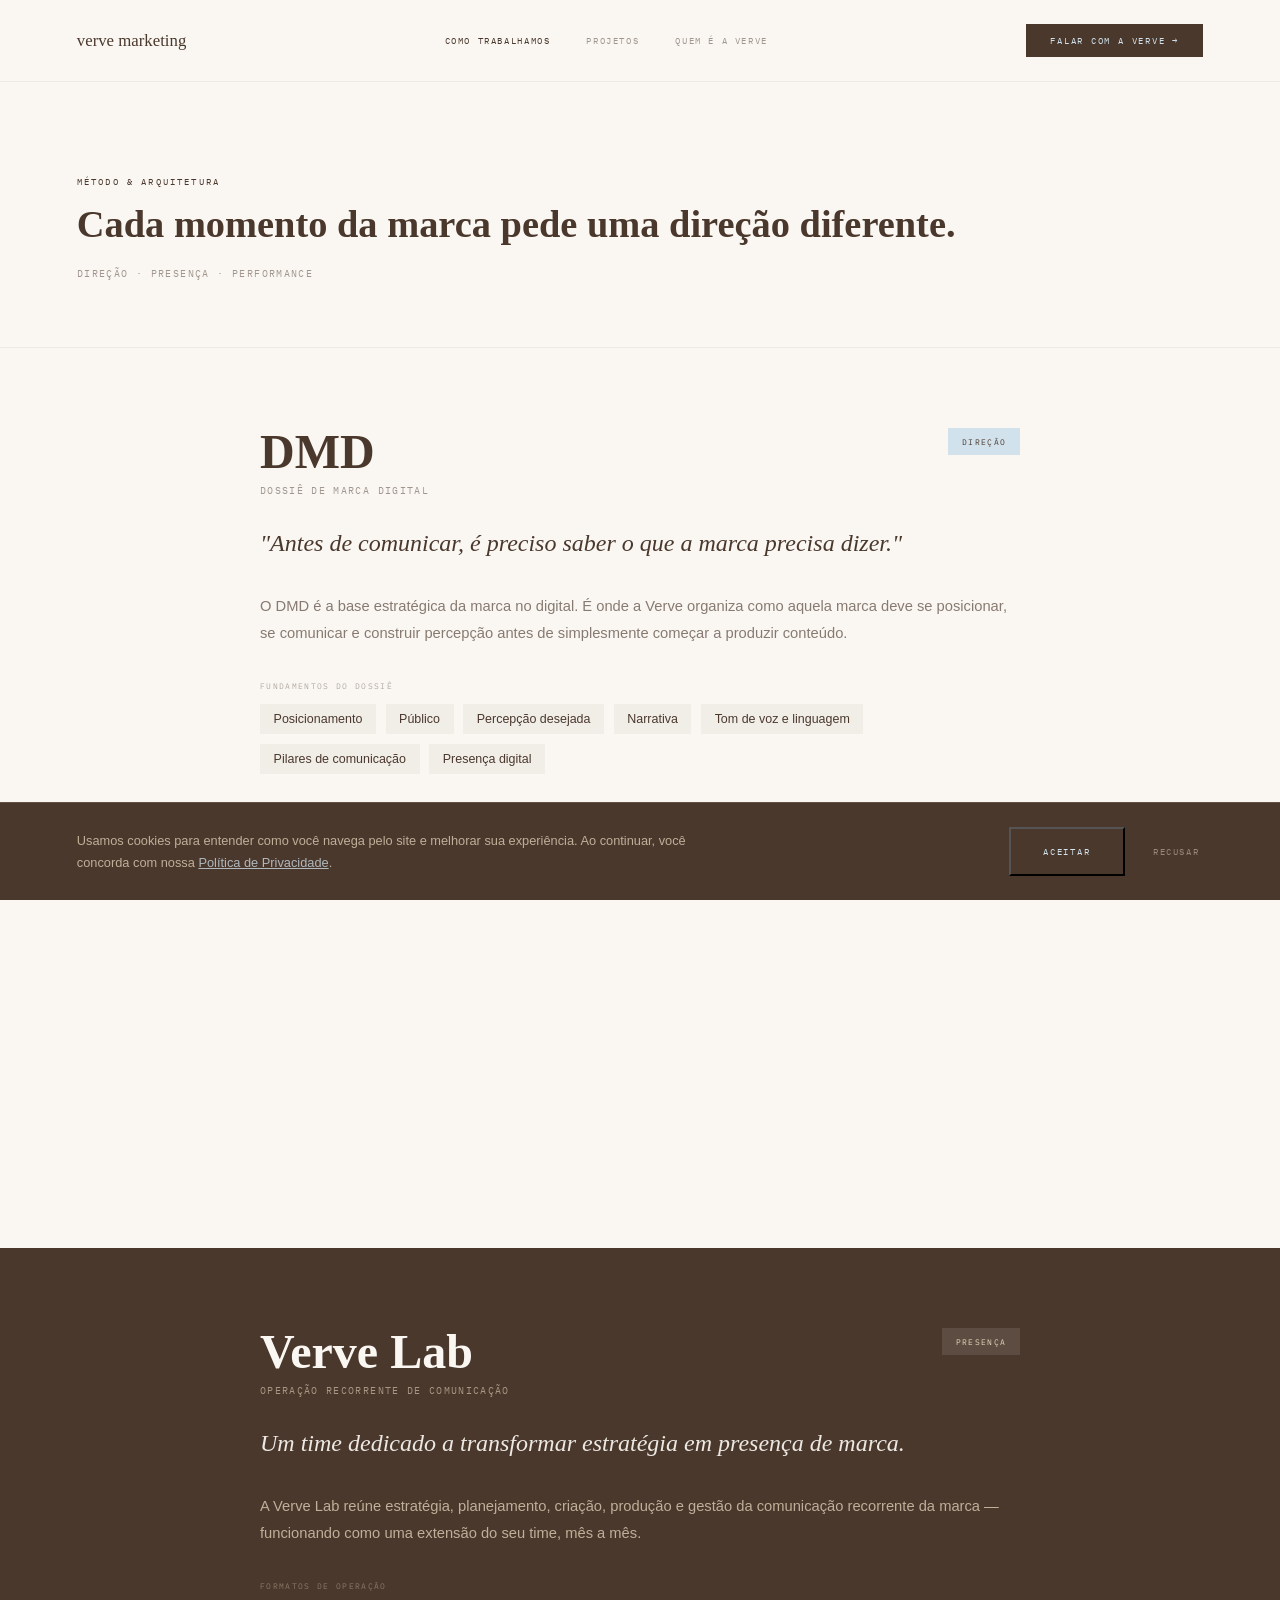
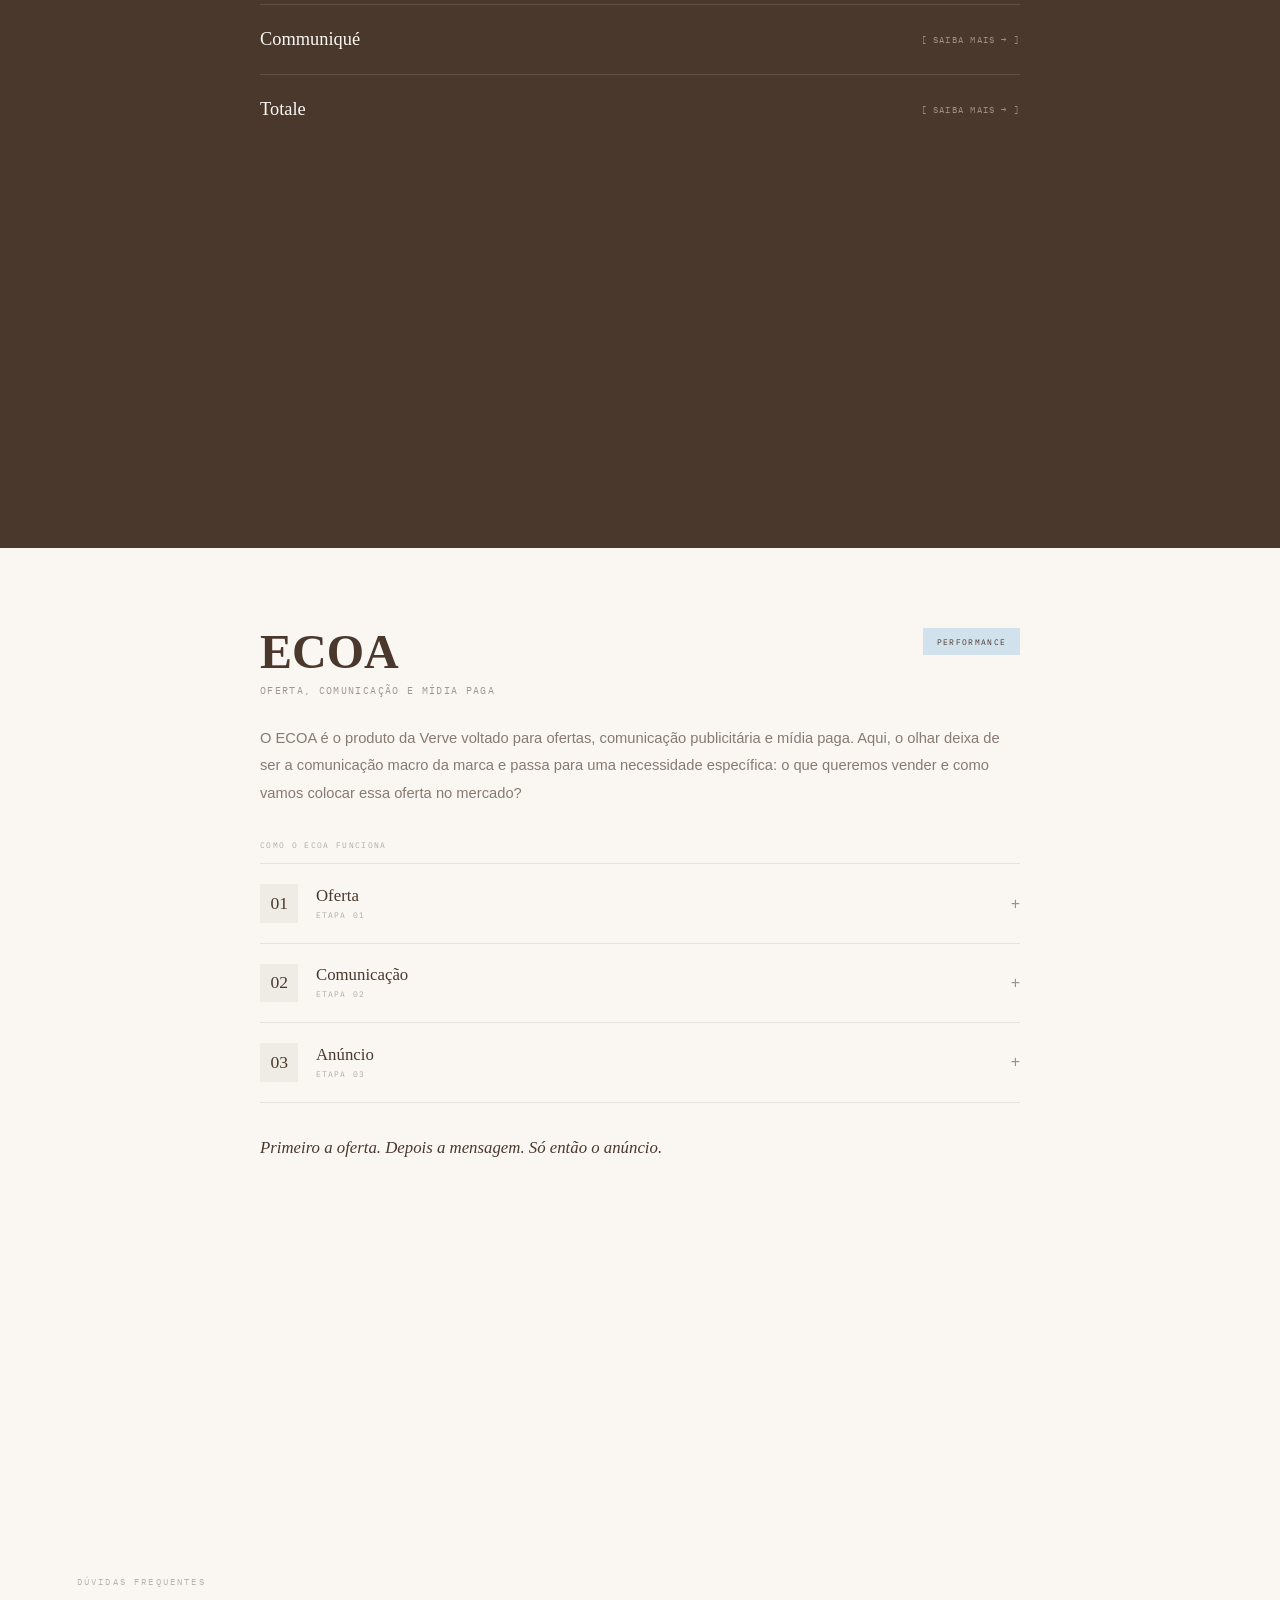
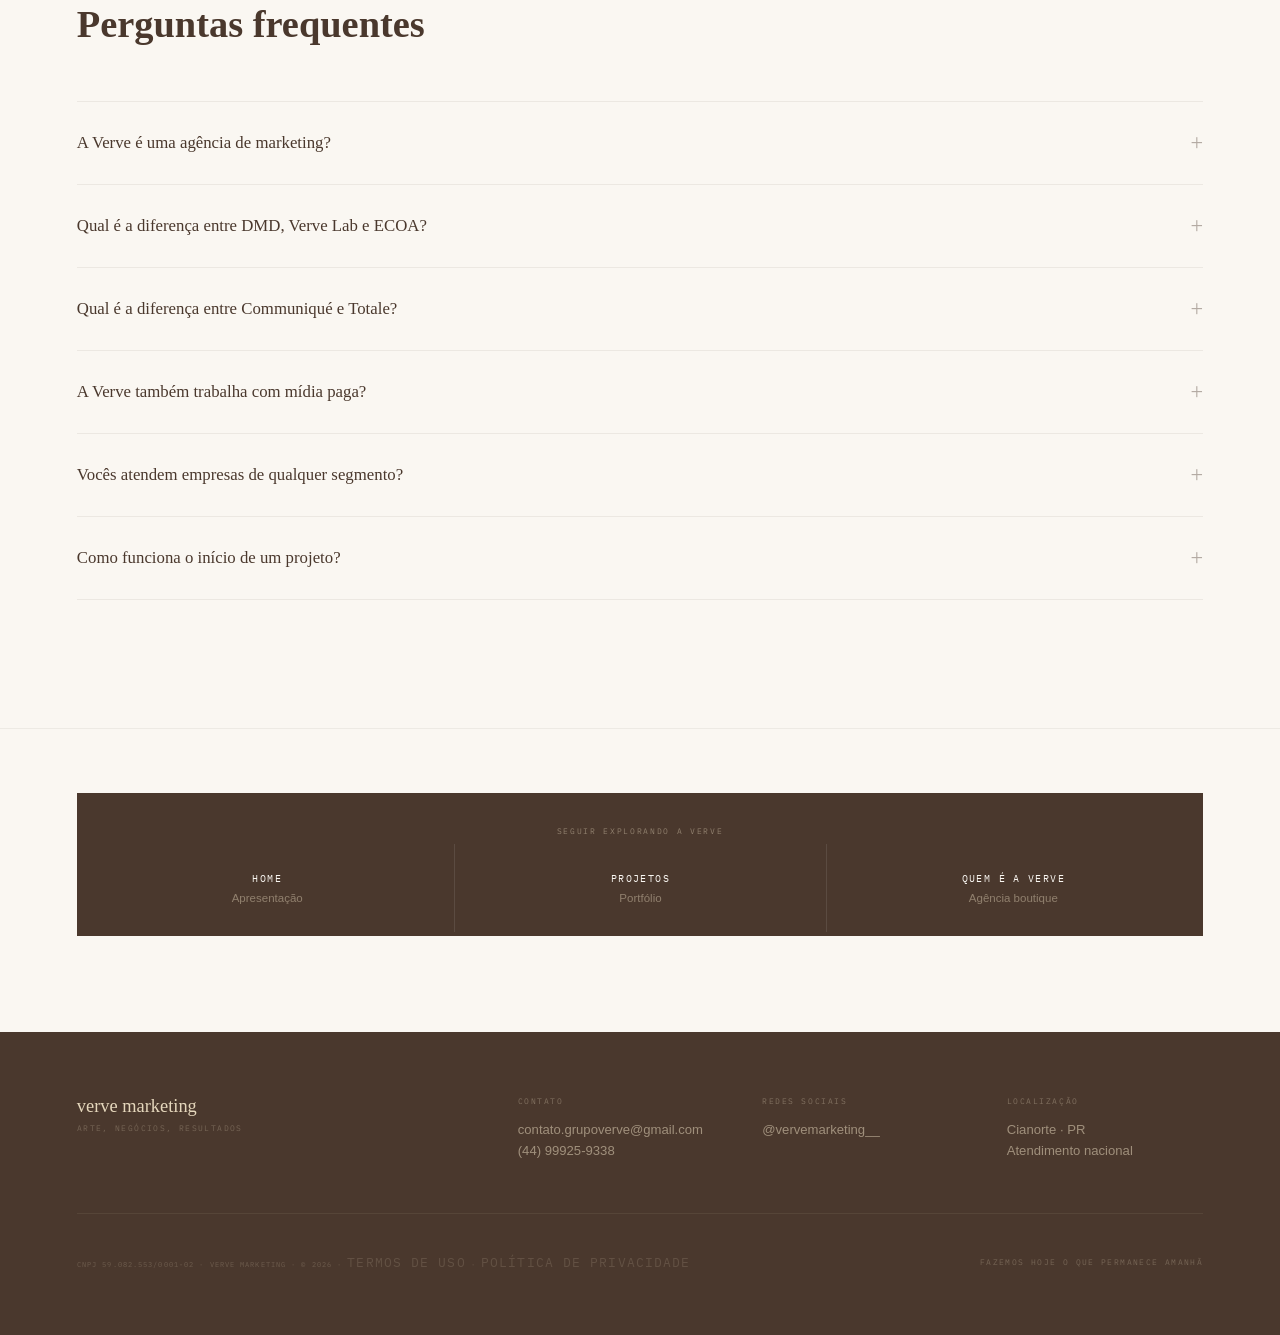
==== como-trabalhamos.html @ 77be28c8 "Reestrutura o site reproduzindo a arquitetura aprovada no Stitch Reorganiza em 4 páginas (Home, Como" ====
<!DOCTYPE html>
<html lang="pt-BR">
<head>
<!-- Google Tag Manager: carregado por consent.js somente após aceite de cookies (LGPD) -->
<meta charset="UTF-8">
<meta name="viewport" content="width=device-width, initial-scale=1.0">
<title>Como Trabalhamos — Verve Marketing</title>
<link href="https://fonts.googleapis.com/css2?family=IBM+Plex+Mono:wght@300;400;500&display=swap" rel="stylesheet">
<link href="https://api.fontshare.com/v2/css?f[]=satoshi@300,400,500,700&display=swap" rel="stylesheet">
<link href="style.css" rel="stylesheet">
</head>
<body>
<!-- Google Tag Manager (noscript) -->
<noscript><iframe src="https://www.googletagmanager.com/ns.html?id=GTM-P6P5BT8S"
height="0" width="0" style="display:none;visibility:hidden"></iframe></noscript>
<!-- End Google Tag Manager (noscript) -->

<!-- NAV -->
<nav>
  <a href="index.html" class="nav-marca">verve marketing</a>
  <div class="nav-links ibm">
    <a href="como-trabalhamos.html" class="nav-link ativo">Como trabalhamos</a>
    <a href="projetos.html" class="nav-link">Projetos</a>
    <a href="quem-e-a-verve.html" class="nav-link">Quem é a Verve</a>
  </div>
  <a href="https://wa.me/5544999259338" class="nav-cta ibm" target="_blank">Falar com a Verve →</a>
</nav>

<!-- HERO DA PÁGINA -->
<section class="page-hero">
  <p class="sec-eyebrow ibm reveal">Método &amp; arquitetura</p>
  <h1 class="sec-titulo qa split-reveal">Cada momento da marca pede uma direção diferente.</h1>
  <p class="page-hero-sub ibm reveal" style="opacity:0.5;letter-spacing:0.14em;text-transform:uppercase;font-size:0.62rem">Direção · Presença · Performance</p>
</section>

<!-- DMD -->
<section class="modulo" id="dmd">
  <div class="modulo-card reveal">
    <div class="modulo-top">
      <div>
        <h2 class="modulo-nome qa">DMD</h2>
        <span class="modulo-subtitulo ibm">Dossiê de Marca Digital</span>
      </div>
      <span class="modulo-badge ibm">Direção</span>
    </div>
    <p class="modulo-quote qa">"Antes de comunicar, é preciso saber o que a marca precisa dizer."</p>
    <p class="modulo-texto">O DMD é a base estratégica da marca no digital. É onde a Verve organiza como aquela marca deve se posicionar, se comunicar e construir percepção antes de simplesmente começar a produzir conteúdo.</p>
    <span class="modulo-label ibm">Fundamentos do dossiê</span>
    <div class="modulo-tags reveal-stagger">
      <span class="modulo-tag">Posicionamento</span>
      <span class="modulo-tag">Público</span>
      <span class="modulo-tag">Percepção desejada</span>
      <span class="modulo-tag">Narrativa</span>
      <span class="modulo-tag">Tom de voz e linguagem</span>
      <span class="modulo-tag">Pilares de comunicação</span>
      <span class="modulo-tag">Presença digital</span>
    </div>
  </div>
</section>

<!-- VERVE LAB -->
<section class="modulo escuro" id="lab">
  <div class="modulo-card reveal">
    <div class="modulo-top">
      <div>
        <h2 class="modulo-nome qa">Verve Lab</h2>
        <span class="modulo-subtitulo ibm">Operação recorrente de comunicação</span>
      </div>
      <span class="modulo-badge ibm">Presença</span>
    </div>
    <p class="modulo-quote qa">Um time dedicado a transformar estratégia em presença de marca.</p>
    <p class="modulo-texto">A Verve Lab reúne estratégia, planejamento, criação, produção e gestão da comunicação recorrente da marca — funcionando como uma extensão do seu time, mês a mês.</p>

    <span class="modulo-label ibm">Formatos de operação</span>
    <div class="disclosure-item" id="item-communique">
      <div class="disclosure-top">
        <span class="disclosure-nome qa">Communiqué</span>
        <button class="disclosure-trigger ibm" onclick="toggleDisclosure(this)">[ Saiba mais → ]</button>
      </div>
      <div class="disclosure-body">
        <p class="disclosure-texto">Para marcas que precisam de estratégia e produção profissional de conteúdo, mas possuem estrutura interna para manter a operação das redes. A Verve pensa, planeja e produz; o cliente recebe os materiais organizados e assume a publicação e a rotina cotidiana da rede.</p>
        <ul class="disclosure-lista">
          <li>Planejamento estratégico mensal</li>
          <li>Definição de pautas e roteiros</li>
          <li>Copywriting</li>
          <li>Captação e edição de vídeos</li>
          <li>Peças estáticas e carrosséis</li>
          <li>Calendário editorial</li>
        </ul>
        <p class="disclosure-fechamento">A Verve produz a comunicação. A marca mantém a operação da rede.</p>
      </div>
    </div>
    <div class="disclosure-item" id="item-totale">
      <div class="disclosure-top">
        <span class="disclosure-nome qa">Totale</span>
        <button class="disclosure-trigger ibm" onclick="toggleDisclosure(this)">[ Saiba mais → ]</button>
      </div>
      <div class="disclosure-body">
        <p class="disclosure-texto">Uma operação mais completa da Verve Lab. Além da estratégia e produção de conteúdo, a Verve assume uma parcela maior da presença digital da marca, incluindo organização, publicação, gestão e distribuição.</p>
        <ul class="disclosure-lista">
          <li>Tudo o que faz parte do Communiqué</li>
          <li>Gestão da rotina editorial</li>
          <li>Programação e publicação</li>
          <li>Organização do perfil</li>
          <li>Distribuição estratégica</li>
        </ul>
        <p class="disclosure-fechamento">A Verve planeja, produz, publica e distribui.</p>
      </div>
    </div>
  </div>
</section>

<!-- ECOA -->
<section class="modulo" id="ecoa">
  <div class="modulo-card reveal">
    <div class="modulo-top">
      <div>
        <h2 class="modulo-nome qa">ECOA</h2>
        <span class="modulo-subtitulo ibm">Oferta, comunicação e mídia paga</span>
      </div>
      <span class="modulo-badge ibm">Performance</span>
    </div>
    <p class="modulo-texto">O ECOA é o produto da Verve voltado para ofertas, comunicação publicitária e mídia paga. Aqui, o olhar deixa de ser a comunicação macro da marca e passa para uma necessidade específica: o que queremos vender e como vamos colocar essa oferta no mercado?</p>

    <span class="modulo-label ibm">Como o ECOA funciona</span>
    <div class="etapas">
      <div class="etapa-item">
        <button class="etapa-trigger" onclick="toggleEtapa(this)">
          <span class="etapa-letra qa">01</span>
          <span><span class="etapa-nome qa">Oferta</span><span class="etapa-num ibm">Etapa 01</span></span>
          <em class="etapa-icon">+</em>
        </button>
        <div class="etapa-body"><p class="etapa-texto">Organizar o que será anunciado: produto ou serviço, público, benefícios, diferenciais e condições comerciais.</p></div>
      </div>
      <div class="etapa-item">
        <button class="etapa-trigger" onclick="toggleEtapa(this)">
          <span class="etapa-letra qa">02</span>
          <span><span class="etapa-nome qa">Comunicação</span><span class="etapa-num ibm">Etapa 02</span></span>
          <em class="etapa-icon">+</em>
        </button>
        <div class="etapa-body"><p class="etapa-texto">Transformar a oferta em mensagem: conceito de campanha, ganchos, copies e criativos para mídia.</p></div>
      </div>
      <div class="etapa-item">
        <button class="etapa-trigger" onclick="toggleEtapa(this)">
          <span class="etapa-letra qa">03</span>
          <span><span class="etapa-nome qa">Anúncio</span><span class="etapa-num ibm">Etapa 03</span></span>
          <em class="etapa-icon">+</em>
        </button>
        <div class="etapa-body"><p class="etapa-texto">Colocar a estratégia de mídia paga em execução: canais, públicos, testes, otimizações e acompanhamento.</p></div>
      </div>
    </div>
    <p class="modulo-quote qa" style="margin-top:2rem;font-size:1.05rem">Primeiro a oferta. Depois a mensagem. Só então o anúncio.</p>
  </div>
</section>

<!-- FAQ -->
<section class="faq" id="faq">
  <p class="sec-eyebrow ibm">Dúvidas frequentes</p>
  <h2 class="sec-titulo qa">Perguntas frequentes</h2>
  <div class="faq-lista reveal-stagger">
    <div class="faq-item">
      <button class="faq-btn qa" onclick="toggleFaq(this)">A Verve é uma agência de marketing?<em class="faq-icon">+</em></button>
      <div class="faq-resp">Não de forma tradicional. A Verve organiza marca, presença e performance através de um ecossistema de produtos — DMD, Verve Lab e ECOA — em vez de oferecer uma lista solta de serviços.</div>
    </div>
    <div class="faq-item">
      <button class="faq-btn qa" onclick="toggleFaq(this)">Qual é a diferença entre DMD, Verve Lab e ECOA?<em class="faq-icon">+</em></button>
      <div class="faq-resp">O DMD pode ser contratado à parte — indicado para empresas e profissionais autônomos que precisam de norte, clareza e direção. Quem contrata a Verve Lab já tem o DMD incluso. O ECOA também pode ser contratado de forma independente, sempre como um projeto de no mínimo 4 meses, com roteiros para vídeo e conteúdos estáticos prontos para mídia paga.</div>
    </div>
    <div class="faq-item">
      <button class="faq-btn qa" onclick="toggleFaq(this)">Qual é a diferença entre Communiqué e Totale?<em class="faq-icon">+</em></button>
      <div class="faq-resp">No Communiqué, a Verve pensa e produz a comunicação, e a marca assume a publicação e a rotina da rede. No Totale, a Verve planeja, produz, publica e distribui — uma operação mais completa da presença digital.</div>
    </div>
    <div class="faq-item">
      <button class="faq-btn qa" onclick="toggleFaq(this)">A Verve também trabalha com mídia paga?<em class="faq-icon">+</em></button>
      <div class="faq-resp">Sim, através do ECOA, que tem duas partes: a estruturação da oferta junto com o cliente — entendendo produto, desejo e necessidade para virar anúncio — e a gestão da mídia paga nas plataformas.</div>
    </div>
    <div class="faq-item">
      <button class="faq-btn qa" onclick="toggleFaq(this)">Vocês atendem empresas de qualquer segmento?<em class="faq-icon">+</em></button>
      <div class="faq-resp">Atendemos empresas de diferentes segmentos que entendem comunicação como parte do negócio e buscam estratégia antes da execução. Avaliamos cada marca individualmente.</div>
    </div>
    <div class="faq-item">
      <button class="faq-btn qa" onclick="toggleFaq(this)">Como funciona o início de um projeto?<em class="faq-icon">+</em></button>
      <div class="faq-resp">O DMD, quando contratado de forma avulsa, tem duração estimada de 30 a 60 dias*. Já a Verve Lab e o ECOA funcionam em ciclos de 4 meses: no primeiro mês, a marca recebe o próprio DMD e a estruturação da operação — entender objetivos, desejos e prioridades, organizar isso em pauta e definir o que de fato conseguimos executar. A partir daí, a operação segue em ritmo contínuo. <br><br>* Prazo estimado, sujeito à disponibilidade de agenda entre a Verve e a marca, e à complexidade do projeto.</div>
    </div>
  </div>
</section>

<!-- NAV FINAL -->
<section style="padding:4rem 0 6rem">
  <div class="nav-final reveal">
    <p class="nav-final-titulo ibm">Seguir explorando a Verve</p>
    <div class="nav-final-grid">
      <a href="index.html" class="nav-final-item">
        <span class="nav-final-nome ibm">Home</span>
        <span class="nav-final-sub">Apresentação</span>
      </a>
      <a href="projetos.html" class="nav-final-item">
        <span class="nav-final-nome ibm">Projetos</span>
        <span class="nav-final-sub">Portfólio</span>
      </a>
      <a href="quem-e-a-verve.html" class="nav-final-item">
        <span class="nav-final-nome ibm">Quem é a Verve</span>
        <span class="nav-final-sub">Agência boutique</span>
      </a>
    </div>
  </div>
</section>

<!-- FOOTER -->
<footer>
  <div class="footer-top">
    <div>
      <p class="footer-marca-nome qa">verve marketing</p>
      <p class="footer-tagline ibm">Arte, negócios, resultados</p>
    </div>
    <div>
      <p class="footer-col-titulo ibm">Contato</p>
      <a href="mailto:contato.grupoverve@gmail.com" class="footer-link">contato.grupoverve@gmail.com</a>
      <a href="https://wa.me/5544999259338" class="footer-link" target="_blank">(44) 99925-9338</a>
    </div>
    <div>
      <p class="footer-col-titulo ibm">Redes sociais</p>
      <a href="https://instagram.com/vervemarketing__" class="footer-link" target="_blank">@vervemarketing__</a>
    </div>
    <div>
      <p class="footer-col-titulo ibm">Localização</p>
      <p class="footer-link" style="cursor:default">Cianorte · PR</p>
      <p class="footer-link" style="cursor:default">Atendimento nacional</p>
    </div>
  </div>
  <div class="footer-bottom">
    <p class="footer-cnpj ibm">CNPJ 59.082.553/0001-02 · Verve Marketing · © 2026 · <a href="termos.html" class="footer-link" style="display:inline;opacity:0.7">Termos de Uso</a> · <a href="privacidade.html" class="footer-link" style="display:inline;opacity:0.7">Política de Privacidade</a></p>
    <p class="footer-tagline ibm">Fazemos hoje o que permanece amanhã</p>
  </div>
</footer>

<!-- ABA INFERIOR (mobile) -->
<nav class="tab-bar">
  <div class="tab-bar-grid">
    <a href="index.html" class="tab-item ibm"><span class="tab-item-marca"></span>Início</a>
    <a href="como-trabalhamos.html" class="tab-item ativo ibm"><span class="tab-item-marca"></span>Método</a>
    <a href="projetos.html" class="tab-item ibm"><span class="tab-item-marca"></span>Projetos</a>
    <a href="quem-e-a-verve.html" class="tab-item ibm"><span class="tab-item-marca"></span>Sobre</a>
  </div>
</nav>

<!-- LGPD: banner de cookies -->
<div class="cookie-bar" id="cookieBar">
  <p class="cookie-texto">Usamos cookies para entender como você navega pelo site e melhorar sua experiência. Ao continuar, você concorda com nossa <a href="privacidade.html">Política de Privacidade</a>.</p>
  <div class="cookie-acoes">
    <button class="btn ibm" onclick="verveAceitarCookies()">Aceitar</button>
    <button class="cookie-recusar ibm" onclick="verveRecusarCookies()">Recusar</button>
  </div>
</div>

<script src="main.js"></script>
<script src="consent.js"></script>
</body>
</html>
---- style.css ----
@font-face {
  font-family: 'Qasbyne';
  src: url('Qasbyne.otf') format('opentype');
  font-weight: 400;
}

:root {
  --marrom: #4A382D;
  --vinho:  #550B18;
  --azul:   #D1E2EC;
  --bege:   #E5D7BC;
  --off:    #FAF7F2;
}

*, *::before, *::after { margin:0; padding:0; box-sizing:border-box; }
html { scroll-behavior:smooth; }
body { background:var(--off); font-family:'Satoshi',sans-serif; color:var(--marrom); overflow-x:hidden; }
.qa  { font-family:'Qasbyne','Georgia',serif; }
.ibm { font-family:'IBM Plex Mono',monospace; }

/* ── NAV ── */
nav {
  position:fixed; top:0; left:0; right:0; z-index:100;
  padding:1.5rem 6vw;
  display:flex; justify-content:space-between; align-items:center;
  background:rgba(250,247,242,0.96);
  backdrop-filter:blur(12px);
  border-bottom:1px solid rgba(74,56,45,0.07);
}
.nav-marca { font-family:'Qasbyne','Georgia',serif; font-size:1.05rem; color:var(--marrom); text-decoration:none; }
.nav-cta {
  font-family:'IBM Plex Mono',monospace; font-size:0.56rem;
  letter-spacing:0.2em; text-transform:uppercase;
  color:var(--azul); background:var(--marrom);
  padding:0.7rem 1.5rem; text-decoration:none; transition:opacity 0.2s;
}
.nav-cta:hover { opacity:0.85; }

/* ── NAV · LINKS PRINCIPAIS ── */
.nav-links { display:flex; align-items:center; gap:2.25rem; }
.nav-link {
  font-family:'IBM Plex Mono',monospace; font-size:0.56rem;
  letter-spacing:0.18em; text-transform:uppercase;
  color:var(--marrom); opacity:0.5; text-decoration:none;
  transition:opacity 0.2s;
}
.nav-link:hover, .nav-link.ativo { opacity:1; }

/* ── NAV · MENU MOBILE ── */
.nav-toggle {
  display:none; background:none; border:none; cursor:pointer;
  width:28px; height:20px; padding:0;
  flex-direction:column; justify-content:space-between;
}
.nav-toggle span { display:block; height:1.5px; width:100%; background:var(--marrom); transition:transform 0.3s ease, opacity 0.3s ease; }
.nav-toggle.aberto span:nth-child(1) { transform:translateY(9px) rotate(45deg); }
.nav-toggle.aberto span:nth-child(2) { opacity:0; }
.nav-toggle.aberto span:nth-child(3) { transform:translateY(-9px) rotate(-45deg); }

.nav-mobile {
  position:fixed; inset:0; z-index:150;
  background:var(--off);
  display:flex; flex-direction:column; justify-content:center;
  padding:0 6vw; gap:1.75rem;
  transform:translateY(-100%);
  transition:transform 0.4s ease;
}
.nav-mobile.aberto { transform:translateY(0); }
.nav-mobile-link {
  font-family:'Qasbyne','Georgia',serif; font-size:2rem;
  color:var(--marrom); text-decoration:none; opacity:0.85;
}
.nav-mobile-link:hover { opacity:1; }
.nav-mobile .btn { align-self:flex-start; margin-top:1rem; }

@media (prefers-reduced-motion: reduce) {
  .nav-mobile { transition:none; }
  .nav-toggle span { transition:none; }
}

/* ── LINK "SAIBA MAIS" ── */
.link-mais {
  display:inline-flex; align-items:center; gap:0.5rem;
  font-family:'IBM Plex Mono',monospace; font-size:0.56rem;
  letter-spacing:0.18em; text-transform:uppercase;
  color:var(--marrom); opacity:0.55; text-decoration:none;
  margin-top:1.75rem; transition:opacity 0.2s, transform 0.2s;
}
.link-mais:hover { opacity:1; transform:translateX(4px); }

/* ── MARQUEE (faixa de movimento contínuo) ── */
.marquee {
  overflow:hidden; white-space:nowrap;
  padding:1.35rem 0;
  border-bottom:1px solid rgba(74,56,45,0.07);
  background:var(--off);
}
.marquee-track {
  display:inline-flex; width:max-content;
  animation:marquee-scroll 28s linear infinite;
}
.marquee-track span {
  font-family:'IBM Plex Mono',monospace; font-size:0.66rem;
  letter-spacing:0.2em; text-transform:uppercase;
  color:var(--marrom); opacity:0.32;
  display:inline-flex; align-items:center; gap:1.75rem;
  padding:0 1.75rem;
}
.marquee-track span::after { content:'—'; opacity:0.55; }
@keyframes marquee-scroll {
  from { transform:translateX(0); }
  to { transform:translateX(-50%); }
}
.marquee:hover .marquee-track { animation-play-state:paused; }

/* ── TÍTULOS · REVEAL POR PALAVRA ── */
.split-word { display:inline-block; overflow:hidden; vertical-align:top; }
.split-word-inner {
  display:inline-block;
  transform:translateY(115%);
  transition:transform 0.85s cubic-bezier(0.19,1,0.22,1);
}
.split-reveal.in-view .split-word-inner { transform:translateY(0); }

/* ── MICROINTERAÇÕES · BOTÕES ── */
.btn, .btn-light {
  transition:opacity 0.25s ease, transform 0.25s ease, box-shadow 0.25s ease;
}
.btn:hover { transform:translateY(-2px); box-shadow:0 12px 28px rgba(74,56,45,0.22); }
.btn-light:hover { transform:translateY(-2px); box-shadow:0 12px 28px rgba(74,56,45,0.16); }

/* ── PARALLAX SUTIL ── */
.parallax { will-change:transform; }

@media (prefers-reduced-motion: reduce) {
  .marquee-track { animation:none; }
  .split-word-inner { transform:none; transition:none; }
  .btn:hover, .btn-light:hover { transform:none; box-shadow:none; }
  .parallax { transform:none !important; }
}
@media (max-width:600px) {
  .marquee-track span { font-size:0.58rem; padding:0 1.1rem; }
}

/* ── PAGE HERO (páginas internas) ── */
.page-hero { padding:11rem 6vw 4rem; border-bottom:1px solid rgba(74,56,45,0.07); }
.page-hero .sec-titulo { margin-bottom:1.25rem; }
.page-hero-sub { font-size:1rem; line-height:1.8; color:var(--marrom); opacity:0.55; max-width:520px; }

/* ── HERO ── */
.hero {
  min-height:100vh;
  padding:11rem 6vw 7rem;
  display:flex; flex-direction:column; justify-content:center;
  border-bottom:1px solid rgba(74,56,45,0.07);
}
.hero-headline {
  font-family:'Qasbyne','Georgia',serif;
  font-size:clamp(2.8rem,5.5vw,5.2rem);
  font-weight:400; color:var(--marrom);
  line-height:1.08; letter-spacing:-0.02em;
  max-width:820px; margin-bottom:3rem;
}
.hero-bottom {
  display:grid; grid-template-columns:1fr 1fr;
  gap:4rem; align-items:end;
  padding-top:3rem;
  border-top:1px solid rgba(74,56,45,0.08);
}
.hero-tagline {
  font-family:'IBM Plex Mono',monospace; font-size:0.62rem;
  letter-spacing:0.22em; text-transform:uppercase;
  color:var(--marrom); opacity:0.35; margin-bottom:1.25rem;
}
.hero-sub {
  font-size:1rem; line-height:1.8;
  color:var(--marrom); opacity:0.55; max-width:460px;
}
.hero-tagline-grande {
  font-family:'Qasbyne','Georgia',serif; font-style:italic;
  font-size:clamp(1.3rem,2.8vw,1.9rem); color:var(--marrom);
  opacity:0.8; margin-bottom:0.85rem; line-height:1.3;
}
.hero-actions { display:flex; flex-direction:column; align-items:flex-end; gap:0.75rem; }
.btn {
  display:inline-flex; align-items:center; gap:0.75rem;
  font-family:'IBM Plex Mono',monospace; font-size:0.58rem;
  letter-spacing:0.2em; text-transform:uppercase;
  color:var(--azul); background:var(--marrom);
  padding:1rem 2rem; text-decoration:none; transition:opacity 0.25s;
  white-space:nowrap;
}
.btn:hover { opacity:0.85; }
.btn svg { transition:transform 0.25s; }
.btn:hover svg { transform:translateX(4px); }

/* ── DEFINIÇÃO VERVE ── */
.definicao {
  background:var(--marrom);
  padding:6rem 6vw;
  display:grid; grid-template-columns:1fr 2fr;
  gap:6rem; align-items:center;
  border-bottom:1px solid rgba(74,56,45,0.07);
}
.def-palavra {
  font-family:'Qasbyne','Georgia',serif;
  font-size:clamp(4rem,8vw,7rem);
  color:var(--bege); opacity:0.12; line-height:1;
}
.def-tipo {
  font-family:'IBM Plex Mono',monospace; font-size:0.56rem;
  letter-spacing:0.22em; text-transform:uppercase;
  color:var(--bege); opacity:0.4; margin-bottom:1.25rem;
}
.def-origem {
  font-family:'IBM Plex Mono',monospace; font-size:0.56rem;
  letter-spacing:0.18em; text-transform:uppercase;
  color:var(--bege); opacity:0.35; margin-bottom:1.5rem;
  font-style:normal;
}
.def-texto {
  font-family:'Qasbyne','Georgia',serif;
  font-size:clamp(1.1rem,1.8vw,1.5rem);
  color:var(--bege); line-height:1.75; opacity:0.88;
}
.def-ancora {
  font-family:'IBM Plex Mono',monospace; font-size:0.6rem;
  letter-spacing:0.22em; text-transform:uppercase;
  color:var(--bege); opacity:0.38; margin-top:2rem;
}

/* ── O QUE É A VERVE + SERVIÇOS ── */
.verve {
  padding:8rem 6vw;
  display:grid; grid-template-columns:1fr 1fr;
  gap:7rem; align-items:start;
  border-bottom:1px solid rgba(74,56,45,0.07);
}
.sec-eyebrow {
  font-family:'IBM Plex Mono',monospace; font-size:0.54rem;
  letter-spacing:0.25em; text-transform:uppercase;
  color:var(--marrom); opacity:0.35; margin-bottom:1rem;
}
.sec-titulo {
  font-family:'Qasbyne','Georgia',serif;
  font-size:clamp(1.8rem,3vw,2.8rem);
  color:var(--marrom); line-height:1.1; margin-bottom:2rem;
}
.verve-frase {
  font-size:0.95rem; line-height:1.85;
  color:var(--marrom); opacity:0.58; max-width:420px;
}
.verve-destaque {
  font-family:'Qasbyne','Georgia',serif;
  font-size:1.05rem; color:var(--marrom);
  line-height:1.7; margin-top:2rem;
  padding-left:1.25rem;
  border-left:2px solid var(--marrom);
  opacity:0.7;
}

/* Serviços grid */
.serv-eyebrow {
  font-family:'IBM Plex Mono',monospace; font-size:0.54rem;
  letter-spacing:0.25em; text-transform:uppercase;
  color:var(--marrom); opacity:0.35; margin-bottom:1.5rem;
}
.serv-grid {
  display:grid; grid-template-columns:1fr 1fr; gap:2px;
}
.serv-card {
  background:rgba(74,56,45,0.03);
  border:0.5px solid rgba(74,56,45,0.08);
  padding:1.5rem;
}
.serv-card-full { grid-column:1/-1; }
.serv-n {
  font-family:'IBM Plex Mono',monospace; font-size:0.5rem;
  color:var(--marrom); opacity:0.2; margin-bottom:0.5rem;
}
.serv-nome {
  font-family:'Qasbyne','Georgia',serif;
  font-size:1rem; color:var(--marrom); margin-bottom:0.3rem;
}
.serv-desc {
  font-size:0.78rem; line-height:1.65;
  color:var(--marrom); opacity:0.48; margin-top:0.35rem;
}
.serv-fn {
  font-family:'IBM Plex Mono',monospace; font-size:0.48rem;
  letter-spacing:0.12em; text-transform:uppercase;
  color:var(--marrom); opacity:0.35; margin-top:0.25rem;
}


/* Serviços acordeão */
.serv-acordeao { display:flex; flex-direction:column; }
.serv-acc-item { border-bottom:0.5px solid rgba(74,56,45,0.08); }
.serv-acc-item:first-child { border-top:0.5px solid rgba(74,56,45,0.08); }
.serv-acc-btn {
  width:100%; background:none; border:none;
  padding:1.25rem 0;
  display:flex; justify-content:space-between; align-items:center;
  cursor:pointer; text-align:left;
  font-family:'Qasbyne','Georgia',serif;
  font-size:1rem; color:var(--marrom); transition:opacity 0.2s;
}
.serv-acc-btn:hover { opacity:0.7; }
.serv-acc-n { font-family:'IBM Plex Mono',monospace; font-size:0.5rem; color:var(--marrom); opacity:0.25; margin-right:0.75rem; }
.serv-acc-fn { font-family:'IBM Plex Mono',monospace; font-size:0.5rem; letter-spacing:0.12em; text-transform:uppercase; color:var(--marrom); opacity:0.35; display:flex; align-items:center; gap:0.5rem; flex-shrink:0; margin-left:1rem; }
.serv-acc-icon { font-size:1rem; color:var(--marrom); opacity:0.4; transition:transform 0.3s; font-style:normal; }
.serv-acc-item.aberto .serv-acc-icon { transform:rotate(45deg); opacity:1; }
.serv-acc-resp {
  max-height:0; overflow:hidden;
  transition:max-height 0.3s ease, padding 0.3s ease;
  font-size:0.82rem; line-height:1.75;
  color:var(--marrom); opacity:0.5; padding-bottom:0;
}
.serv-acc-item.aberto .serv-acc-resp { max-height:200px; padding-bottom:1.25rem; }

/* ── PARA QUEM ── */
.paraquem {
  background:var(--azul);
  padding:8rem 6vw;
  border-bottom:1px solid rgba(74,56,45,0.07);
}
.paraquem-grid {
  display:grid; grid-template-columns:1fr 1fr; gap:5rem;
}
.col-label {
  font-family:'IBM Plex Mono',monospace; font-size:0.54rem;
  letter-spacing:0.22em; text-transform:uppercase;
  color:var(--marrom); margin-bottom:2rem;
}
.col-sim .col-label { opacity:0.65; }
.col-nao .col-label { opacity:0.38; }
.pq-item {
  display:flex; align-items:flex-start; gap:0.85rem;
  padding:1.1rem 0;
  border-bottom:0.5px solid rgba(74,56,45,0.08);
  font-size:0.9rem; line-height:1.65; color:var(--marrom);
}
.pq-item:last-child { border-bottom:none; }
.col-sim .pq-item { opacity:0.82; }
.col-nao .pq-item { opacity:0.35; }
.pq-icon { flex-shrink:0; margin-top:2px; color:var(--marrom); }

/* ── DEPOIMENTOS ── */
.depoimentos {
  padding:8rem 6vw;
  border-bottom:1px solid rgba(74,56,45,0.07);
}
.depo-header { margin-bottom:4rem; }
.depo-grid {
  display:grid; grid-template-columns:repeat(3,1fr); gap:2px;
}
.depo-card {
  border:0.5px solid rgba(74,56,45,0.08);
  padding:1.5rem; background:var(--off);
}
.depo-texto {
  font-family:'Qasbyne','Georgia',serif;
  font-size:0.88rem;
  color:var(--marrom); line-height:1.65;
  margin-bottom:1rem; opacity:0.72;
}
.depo-autor {
  font-family:'IBM Plex Mono',monospace; font-size:0.54rem;
  letter-spacing:0.15em; text-transform:uppercase;
  color:var(--marrom); opacity:0.5;
}
.depo-cargo { font-size:0.78rem; color:var(--marrom); opacity:0.35; margin-top:0.2rem; }

/* ── BRUNA ── */
.bruna {
  background:var(--marrom);
  padding:8rem 6vw;
  display:grid; grid-template-columns:1fr 1fr;
  gap:7rem; align-items:center;
  border-bottom:1px solid rgba(74,56,45,0.07);
}
.bruna-img {
  aspect-ratio:3/4; max-height:580px;
  background:rgba(250,247,242,0.05);
  overflow:hidden; position:relative;
}
.bruna-img-inner { width:100%; height:100%; display:flex; align-items:flex-end; padding:1.5rem; }
.bruna-img-label { font-family:'IBM Plex Mono',monospace; font-size:0.5rem; letter-spacing:0.18em; text-transform:uppercase; color:var(--bege); opacity:0.25; }
.bruna-eyebrow { font-family:'IBM Plex Mono',monospace; font-size:0.54rem; letter-spacing:0.22em; text-transform:uppercase; color:var(--bege); opacity:0.4; margin-bottom:1rem; }
.bruna-nome { font-family:'Qasbyne','Georgia',serif; font-size:clamp(2.2rem,4vw,3.5rem); color:var(--bege); line-height:1; margin-bottom:0.4rem; }
.bruna-cargo { font-family:'IBM Plex Mono',monospace; font-size:0.54rem; letter-spacing:0.18em; text-transform:uppercase; color:var(--bege); opacity:0.4; margin-bottom:2.5rem; }
.bruna-texto { font-size:0.92rem; line-height:1.9; color:var(--bege); opacity:0.65; }
.bruna-texto p { margin-bottom:1.25rem; }
.bruna-texto p:last-child { margin-bottom:0; }
.bruna-stats { display:flex; gap:3rem; margin-top:3rem; padding-top:2.5rem; border-top:0.5px solid rgba(228,215,188,0.1); flex-wrap:wrap; }
.stat-n { font-family:'Qasbyne','Georgia',serif; font-size:2rem; color:var(--azul); line-height:1; margin-bottom:0.3rem; }
.stat-l { font-family:'IBM Plex Mono',monospace; font-size:0.48rem; letter-spacing:0.1em; text-transform:uppercase; color:var(--bege); opacity:0.35; line-height:1.5; }

/* ── FAQ ── */
.faq { padding:8rem 6vw; border-bottom:1px solid rgba(74,56,45,0.07); }
.faq-lista { margin-top:3.5rem; }
.faq-item { border-bottom:0.5px solid rgba(74,56,45,0.08); }
.faq-item:first-child { border-top:0.5px solid rgba(74,56,45,0.08); }
.faq-btn {
  width:100%; background:none; border:none;
  padding:1.75rem 0;
  display:flex; justify-content:space-between; align-items:center;
  cursor:pointer; text-align:left;
  font-family:'Qasbyne','Georgia',serif;
  font-size:1.05rem; color:var(--marrom); transition:opacity 0.2s;
}
.faq-btn:hover { opacity:0.7; }
.faq-icon { font-size:1.4rem; color:var(--marrom); opacity:0.4; transition:transform 0.3s; flex-shrink:0; margin-left:1.5rem; font-style:normal; }
.faq-item.aberto .faq-icon { transform:rotate(45deg); opacity:1; }
.faq-resp {
  max-height:0; overflow:hidden;
  transition:max-height 0.35s ease, padding 0.35s ease;
  font-size:0.88rem; line-height:1.82;
  color:var(--marrom); opacity:0.55; padding-bottom:0;
}
.faq-item.aberto .faq-resp { max-height:300px; padding-bottom:2rem; }

/* ── CTA ── */
.cta {
  background:var(--marrom);
  padding:9rem 6vw;
  text-align:center;
}
.cta-eyebrow { font-family:'IBM Plex Mono',monospace; font-size:0.54rem; letter-spacing:0.28em; text-transform:uppercase; color:var(--azul); opacity:0.5; margin-bottom:1.5rem; }
.cta-titulo { font-family:'Qasbyne','Georgia',serif; font-size:clamp(2rem,4.5vw,4rem); color:var(--bege); line-height:1.05; max-width:640px; margin:0 auto 1.5rem; }
.cta-sub { font-size:0.92rem; color:var(--bege); opacity:0.42; max-width:420px; margin:0 auto 3.5rem; line-height:1.8; }
.btn-light {
  display:inline-flex; align-items:center; gap:0.75rem;
  font-family:'IBM Plex Mono',monospace; font-size:0.58rem;
  letter-spacing:0.2em; text-transform:uppercase;
  color:var(--marrom); background:var(--azul);
  padding:1.1rem 2.5rem; text-decoration:none; transition:opacity 0.25s;
}
.btn-light:hover { opacity:0.85; }

/* ── FOOTER ── */
footer { background:var(--marrom); padding:4rem 6vw; }
.footer-top {
  display:grid; grid-template-columns:2fr 1fr 1fr 1fr;
  gap:3rem; padding-bottom:3rem;
  border-bottom:0.5px solid rgba(228,215,188,0.08);
}
.footer-marca-nome { font-family:'Qasbyne','Georgia',serif; font-size:1.15rem; color:var(--bege); margin-bottom:0.4rem; }
.footer-tagline { font-family:'IBM Plex Mono',monospace; font-size:0.48rem; letter-spacing:0.18em; text-transform:uppercase; color:var(--bege); opacity:0.28; }
.footer-col-titulo { font-family:'IBM Plex Mono',monospace; font-size:0.48rem; letter-spacing:0.2em; text-transform:uppercase; color:var(--bege); opacity:0.35; margin-bottom:1rem; }
.footer-link { display:block; font-size:0.82rem; color:var(--bege); opacity:0.55; text-decoration:none; margin-bottom:0.4rem; transition:opacity 0.2s; }
.footer-link:hover { opacity:1; }
.footer-bottom { display:flex; justify-content:space-between; align-items:center; padding-top:2.5rem; flex-wrap:wrap; gap:1rem; }
.footer-cnpj { font-family:'IBM Plex Mono',monospace; font-size:0.46rem; letter-spacing:0.15em; text-transform:uppercase; color:var(--bege); opacity:0.22; }

/* ── ECOSSISTEMA (visão dos 3 produtos — teaser da home) ── */
.eco-lista { display:flex; flex-direction:column; }
.eco-row {
  display:flex; flex-direction:column; gap:0.5rem;
  padding:1.75rem 0; border-bottom:0.5px solid rgba(74,56,45,0.08);
  text-decoration:none; color:var(--marrom);
  transition:opacity 0.25s ease, transform 0.25s ease;
}
.eco-row:first-child { border-top:0.5px solid rgba(74,56,45,0.08); }
.eco-row:hover { opacity:0.65; transform:translateX(6px); }
.eco-row-top { display:flex; justify-content:space-between; align-items:baseline; width:100%; }
.eco-row-esq { display:flex; align-items:baseline; gap:1rem; }
.eco-row-n { font-family:'IBM Plex Mono',monospace; font-size:0.5rem; color:var(--marrom); opacity:0.3; }
.eco-row-nome { font-family:'Qasbyne','Georgia',serif; font-size:1.4rem; color:var(--marrom); }
.eco-row-conceito { font-family:'IBM Plex Mono',monospace; font-size:0.56rem; letter-spacing:0.18em; text-transform:uppercase; color:var(--marrom); opacity:0.4; }
.eco-row-desc { font-size:0.82rem; line-height:1.6; color:var(--marrom); opacity:0.5; max-width:420px; }

/* ── PRODUTO (layout compartilhado: DMD / Verve Lab / ECOA) ── */
.produto {
  padding:8rem 6vw; display:grid; grid-template-columns:1fr 1fr;
  gap:6rem; align-items:start; align-content:center;
  border-bottom:1px solid rgba(74,56,45,0.07);
  background:var(--off);
}
.produto.bg-azul { background:var(--azul); }

/* Cards empilhados: cada produto fica fixo na tela e o próximo sobe por cima,
   cobrindo o anterior, conforme o usuário rola. Só em telas largas — no
   mobile o conteúdo em coluna única costuma passar de 100vh, e o efeito
   cortaria conteúdo. */
@media (min-width:901px) {
  #dmd, #lab, #ecoa {
    position:sticky; top:0;
    min-height:100vh;
    border-bottom:none;
  }
  #dmd { z-index:1; }
  #lab { z-index:2; }
  #ecoa { z-index:3; }
}
.produto-subtitulo {
  font-family:'IBM Plex Mono',monospace; font-size:0.62rem;
  letter-spacing:0.16em; text-transform:uppercase;
  color:var(--marrom); opacity:0.45; margin-bottom:1.75rem;
}
.produto-texto { font-size:0.95rem; line-height:1.85; color:var(--marrom); opacity:0.62; max-width:460px; margin-bottom:1.25rem; }
.produto-fechamento {
  font-family:'Qasbyne','Georgia',serif; font-size:1.05rem;
  color:var(--marrom); line-height:1.7; margin-top:2rem;
  padding-left:1.25rem; border-left:2px solid var(--marrom); opacity:0.72;
}
.produto-num { font-family:'Qasbyne','Georgia',serif; font-size:clamp(3.5rem,7vw,6rem); color:var(--marrom); opacity:0.08; line-height:1; margin-bottom:1.5rem; }
.produto-tags { display:flex; flex-wrap:wrap; }
.produto-tags span { font-family:'IBM Plex Mono',monospace; font-size:0.62rem; color:var(--marrom); opacity:0.42; }
.produto-tags span:not(:last-child)::after { content:'·'; margin:0 0.6rem; opacity:0.5; }
.produto-perguntas { margin-top:2.25rem; display:flex; flex-direction:column; gap:0.9rem; }
.produto-pergunta { font-family:'Qasbyne','Georgia',serif; font-size:1rem; font-style:italic; color:var(--marrom); opacity:0.6; line-height:1.5; }

/* ── PLANOS (Communiqué / Totale) ── */
.planos { grid-column:1/-1; margin-top:3rem; padding-top:4rem; border-top:0.5px solid rgba(74,56,45,0.1); }
.planos-grid { display:grid; grid-template-columns:1fr 1fr; gap:4rem; }
.plano-col + .plano-col { padding-left:4rem; border-left:0.5px solid rgba(74,56,45,0.1); }
.plano-tag { font-family:'IBM Plex Mono',monospace; font-size:0.54rem; letter-spacing:0.2em; text-transform:uppercase; color:var(--marrom); opacity:0.4; margin-bottom:0.75rem; }
.plano-nome { font-family:'Qasbyne','Georgia',serif; font-size:1.4rem; color:var(--marrom); margin-bottom:1rem; }
.plano-texto { font-size:0.88rem; line-height:1.8; color:var(--marrom); opacity:0.58; margin-bottom:1.5rem; }
.plano-fechamento { font-family:'Qasbyne','Georgia',serif; font-size:0.95rem; font-style:italic; color:var(--marrom); opacity:0.68; line-height:1.6; }

/* ── ECOA · PROCESSO ── */
.processo { margin-top:2.5rem; display:flex; flex-direction:column; }
.processo-item { display:grid; grid-template-columns:auto 1fr; gap:2rem; padding:2rem 0; border-bottom:0.5px solid rgba(74,56,45,0.08); }
.processo-item:first-child { border-top:0.5px solid rgba(74,56,45,0.08); }
.processo-n { font-family:'Qasbyne','Georgia',serif; font-size:2.5rem; color:var(--marrom); opacity:0.15; line-height:1; }
.processo-nome { font-family:'Qasbyne','Georgia',serif; font-size:1.2rem; color:var(--marrom); margin-bottom:0.6rem; }
.processo-texto { font-size:0.85rem; line-height:1.75; color:var(--marrom); opacity:0.55; max-width:520px; }

/* ── COMO SE CONECTAM ── */
.conecta { background:var(--marrom); padding:8rem 6vw; border-bottom:1px solid rgba(74,56,45,0.07); }
.conecta-header { margin-bottom:4rem; max-width:600px; }
.conecta-fluxo { display:flex; flex-direction:column; align-items:center; max-width:520px; margin:0 auto; }
.conecta-item { text-align:center; padding:1.5rem 0; }
.conecta-nome { font-family:'Qasbyne','Georgia',serif; font-size:1.8rem; color:var(--bege); margin-bottom:0.4rem; }
.conecta-conceito { font-family:'IBM Plex Mono',monospace; font-size:0.56rem; letter-spacing:0.2em; text-transform:uppercase; color:var(--azul); opacity:0.65; margin-bottom:0.9rem; }
.conecta-desc { font-size:0.85rem; line-height:1.7; color:var(--bege); opacity:0.55; max-width:400px; margin:0 auto; }
.conecta-linha { width:0.5px; height:2.25rem; background:rgba(228,215,188,0.2); }
.conecta-seta { font-family:'IBM Plex Mono',monospace; font-size:0.7rem; color:var(--azul); opacity:0.4; padding:0.4rem 0; }

/* ── MOVIMENTO / SCROLL REVEAL ── */
.reveal { opacity:0; transform:translateY(22px); transition:opacity 0.7s ease, transform 0.7s ease; }
.reveal.in-view { opacity:1; transform:translateY(0); }
.reveal-stagger > * { opacity:0; transform:translateY(18px); transition:opacity 0.6s ease, transform 0.6s ease; }
.reveal-stagger.in-view > * { opacity:1; transform:translateY(0); }

@media (prefers-reduced-motion: reduce) {
  html { scroll-behavior:auto; }
  .reveal, .reveal-stagger > * { opacity:1; transform:none; transition:none; }
  .eco-row:hover { transform:none; }
}

/* ── PÁGINAS LEGAIS (Termos de Uso / Privacidade) ── */
.legal-hero { padding:11rem 6vw 3rem; border-bottom:1px solid rgba(74,56,45,0.07); }
.legal-updated { font-family:'IBM Plex Mono',monospace; font-size:0.54rem; letter-spacing:0.18em; text-transform:uppercase; color:var(--marrom); opacity:0.35; margin-top:1rem; }
.legal-body { padding:4rem 6vw 8rem; max-width:760px; margin:0 auto; }
.legal-body h2 {
  font-family:'Qasbyne','Georgia',serif; font-size:1.35rem;
  color:var(--marrom); margin-top:3rem; margin-bottom:1rem;
}
.legal-body h2:first-child { margin-top:0; }
.legal-body p { font-size:0.92rem; line-height:1.9; color:var(--marrom); opacity:0.65; margin-bottom:1.25rem; }
.legal-body ul { margin:0 0 1.25rem 1.25rem; }
.legal-body li { font-size:0.92rem; line-height:1.85; color:var(--marrom); opacity:0.65; margin-bottom:0.5rem; }
.legal-body strong { color:var(--marrom); opacity:0.9; font-weight:500; }
.legal-back {
  display:inline-block; font-family:'IBM Plex Mono',monospace; font-size:0.56rem;
  letter-spacing:0.18em; text-transform:uppercase; color:var(--marrom); opacity:0.4;
  text-decoration:none; margin-bottom:2rem; transition:opacity 0.2s;
}
.legal-back:hover { opacity:0.75; }

/* ── LGPD · BANNER DE COOKIES ── */
.cookie-bar {
  position:fixed; left:0; right:0; bottom:-100%; z-index:200;
  background:var(--marrom);
  padding:1.5rem 6vw;
  display:flex; flex-wrap:wrap; gap:1.5rem; align-items:center; justify-content:space-between;
  transition:bottom 0.5s ease;
  border-top:1px solid rgba(228,215,188,0.15);
}
.cookie-bar.show { bottom:0; }
.cookie-texto { font-size:0.8rem; line-height:1.7; color:var(--bege); opacity:0.75; max-width:640px; }
.cookie-texto a { color:var(--azul); text-decoration:underline; }
.cookie-acoes { display:flex; gap:0.5rem 1.5rem; align-items:center; flex-shrink:0; flex-wrap:wrap; }
.cookie-recusar {
  background:none; border:none; cursor:pointer;
  font-family:'IBM Plex Mono',monospace; font-size:0.56rem;
  letter-spacing:0.18em; text-transform:uppercase;
  color:var(--bege); opacity:0.5; padding:1rem 0.25rem; transition:opacity 0.2s;
}
.cookie-recusar:hover { opacity:0.85; }

@media (prefers-reduced-motion: reduce) {
  .cookie-bar { transition:none; }
}

/* ── PROJETOS · linhas de destaque (home) ── */
.projetos-lista { display:flex; flex-direction:column; }
.projeto-row {
  display:flex; justify-content:space-between; align-items:center; gap:1.5rem;
  padding:1.75rem 0; border-bottom:0.5px solid rgba(74,56,45,0.08);
  text-decoration:none; color:var(--marrom);
  transition:opacity 0.25s ease, transform 0.25s ease;
}
.projeto-row:first-child { border-top:0.5px solid rgba(74,56,45,0.08); }
.projeto-row:hover { opacity:0.65; transform:translateX(6px); }
.projeto-row-esq { display:flex; align-items:baseline; gap:1rem; }
.projeto-row-n { font-family:'IBM Plex Mono',monospace; font-size:0.5rem; color:var(--marrom); opacity:0.3; }
.projeto-row-nome { font-family:'Qasbyne','Georgia',serif; font-size:1.4rem; color:var(--marrom); }
.projeto-row-linha { font-family:'IBM Plex Mono',monospace; font-size:0.56rem; letter-spacing:0.18em; text-transform:uppercase; color:var(--marrom); opacity:0.4; }

/* ── PROJETOS · página interna ── */
.projeto-item { display:grid; grid-template-columns:1fr 1fr; gap:5rem; padding:6rem 0; border-bottom:1px solid rgba(74,56,45,0.07); align-items:center; }
.projeto-item:first-child { padding-top:0; }
.projeto-item.inverso .projeto-img { order:2; }
.projeto-img { aspect-ratio:4/3; background:rgba(74,56,45,0.04); overflow:hidden; position:relative; }
.projeto-img-inner { width:100%; height:100%; display:flex; align-items:flex-end; padding:1.5rem; }
.projeto-img-label { font-family:'IBM Plex Mono',monospace; font-size:0.5rem; letter-spacing:0.18em; text-transform:uppercase; color:var(--marrom); opacity:0.3; }
.projeto-frente { font-family:'IBM Plex Mono',monospace; font-size:0.56rem; letter-spacing:0.18em; text-transform:uppercase; color:var(--marrom); opacity:0.45; margin-bottom:1rem; }
.projeto-nome { font-family:'Qasbyne','Georgia',serif; font-size:clamp(1.6rem,3vw,2.4rem); color:var(--marrom); margin-bottom:1.5rem; }
.projeto-label { font-family:'IBM Plex Mono',monospace; font-size:0.5rem; letter-spacing:0.15em; text-transform:uppercase; color:var(--marrom); opacity:0.35; margin-bottom:0.35rem; margin-top:1.25rem; }
.projeto-label:first-of-type { margin-top:0; }
.projeto-texto { font-size:0.9rem; line-height:1.8; color:var(--marrom); opacity:0.6; }

/* ── EQUIPE (Sobre) ── */
.equipe-extra { margin-top:5rem; padding-top:4rem; border-top:0.5px solid rgba(228,215,188,0.12); display:grid; grid-template-columns:auto 1fr; gap:2.5rem; align-items:center; }
.equipe-extra-img { width:110px; height:110px; border-radius:50%; background:rgba(250,247,242,0.06); flex-shrink:0; overflow:hidden; display:flex; align-items:center; justify-content:center; }
.equipe-extra-img-label { font-family:'IBM Plex Mono',monospace; font-size:0.42rem; letter-spacing:0.12em; text-transform:uppercase; color:var(--bege); opacity:0.3; text-align:center; padding:0 0.5rem; }
.equipe-extra-nome { font-family:'Qasbyne','Georgia',serif; font-size:1.4rem; color:var(--bege); margin-bottom:0.3rem; }
.equipe-extra-cargo { font-family:'IBM Plex Mono',monospace; font-size:0.5rem; letter-spacing:0.16em; text-transform:uppercase; color:var(--bege); opacity:0.4; margin-bottom:0.75rem; }
.equipe-extra-texto { font-size:0.85rem; line-height:1.75; color:var(--bege); opacity:0.6; max-width:480px; }

/* ── MANIFESTO · STICKY REVEAL ── */
.manifesto-scroll { position:relative; height:340vh; background:var(--marrom); }
.manifesto-sticky {
  position:sticky; top:0; height:100vh; overflow:hidden;
  display:flex; flex-direction:column; align-items:center; justify-content:center;
  text-align:center; padding:0 6vw;
}
.manifesto-verve {
  font-family:'Qasbyne','Georgia',serif; font-size:clamp(3rem,11vw,9rem);
  color:var(--bege); opacity:0.14; line-height:1; margin-bottom:2.5rem;
}
.manifesto-fases { position:relative; width:100%; max-width:820px; height:9rem; }
.manifesto-fase {
  position:absolute; inset:0; margin:auto; display:flex; align-items:center; justify-content:center;
  font-family:'Qasbyne','Georgia',serif; font-size:clamp(1.3rem,3.4vw,2.3rem);
  color:var(--bege); line-height:1.4; opacity:0; transform:translateY(24px);
  transition:opacity 0.7s ease, transform 0.7s ease;
}
.manifesto-fase.ativa { opacity:0.92; transform:translateY(0); }

@media (prefers-reduced-motion: reduce) {
  .manifesto-scroll { height:auto; }
  .manifesto-sticky { position:static; height:auto; padding:7rem 6vw; }
  .manifesto-fases { height:auto; }
  .manifesto-fase { position:static; opacity:0.85; transform:none; transition:none; margin-bottom:1.5rem; }
}

/* ── ECOSSISTEMA · LISTA INTERATIVA (hover-grow) ── */
.eco-grande { display:flex; flex-direction:column; }
.eco-grande-item {
  display:block; padding:2.25rem 0; border-bottom:0.5px solid rgba(74,56,45,0.08);
  text-decoration:none; color:var(--marrom);
  transition:opacity 0.4s ease;
}
.eco-grande-item:first-child { border-top:0.5px solid rgba(74,56,45,0.08); }
.eco-grande-top { display:flex; align-items:baseline; gap:1.5rem; flex-wrap:wrap; }
.eco-grande-n { font-family:'IBM Plex Mono',monospace; font-size:0.6rem; color:var(--marrom); opacity:0.3; }
.eco-grande-nome {
  font-family:'Qasbyne','Georgia',serif; font-size:clamp(2rem,5.5vw,3.4rem);
  color:var(--marrom); display:inline-block;
  transition:transform 0.4s cubic-bezier(0.19,1,0.22,1);
}
.eco-grande-conceito { font-family:'IBM Plex Mono',monospace; font-size:0.6rem; letter-spacing:0.18em; text-transform:uppercase; color:var(--marrom); opacity:0.4; }
.eco-grande-desc {
  font-size:0.88rem; line-height:1.6; color:var(--marrom);
  opacity:0; max-height:0; overflow:hidden;
  transition:opacity 0.3s ease, max-height 0.3s ease, margin-top 0.3s ease;
}
@media (hover:hover) {
  .eco-grande:hover .eco-grande-item { opacity:0.32; }
  .eco-grande:hover .eco-grande-item:hover { opacity:1; }
  .eco-grande-item:hover .eco-grande-nome { transform:translateX(10px); }
  .eco-grande-item:hover .eco-grande-desc { opacity:0.58; max-height:3rem; margin-top:0.6rem; }
}
@media (hover:none) {
  .eco-grande-desc { opacity:0.5; max-height:3rem; margin-top:0.6rem; }
}
@media (prefers-reduced-motion: reduce) {
  .eco-grande-item, .eco-grande-nome, .eco-grande-desc { transition:none; }
}

/* ── PROJETOS SELECIONADOS · SCROLL HORIZONTAL (desktop) ── */
.projetos-hscroll { position:relative; height:320vh; }
.projetos-hsticky {
  position:sticky; top:0; height:100vh; overflow:hidden;
  display:flex; flex-direction:column; justify-content:center;
  padding:0 6vw;
}
.projetos-hlabel { margin-bottom:3rem; max-width:640px; }
.projetos-htrack { display:flex; gap:2.5rem; will-change:transform; }
.projetos-hpanel {
  flex:0 0 min(620px,74vw); height:52vh; position:relative;
  display:flex; flex-direction:column; justify-content:flex-end;
  padding:2.25rem; text-decoration:none; color:var(--marrom);
  overflow:hidden;
}
.projetos-hnum { font-family:'IBM Plex Mono',monospace; font-size:0.68rem; color:var(--marrom); opacity:0.4; position:absolute; top:2.25rem; left:2.25rem; }
.projetos-hnome { font-family:'Qasbyne','Georgia',serif; font-size:clamp(1.7rem,3.2vw,2.5rem); color:var(--marrom); }
.projetos-hlinha { font-family:'IBM Plex Mono',monospace; font-size:0.58rem; letter-spacing:0.16em; text-transform:uppercase; color:var(--marrom); opacity:0.55; margin-top:0.6rem; }

@media (max-width:900px) {
  .projetos-hscroll { height:auto; }
  .projetos-hsticky { position:static; height:auto; padding:6rem 0 6rem 6vw; }
  .projetos-hlabel { padding-right:6vw; }
  .projetos-htrack {
    overflow-x:auto; scroll-snap-type:x proximity;
    padding-right:6vw; transform:none !important;
    -webkit-overflow-scrolling:touch;
  }
  .projetos-hpanel { flex-basis:78vw; height:44vh; scroll-snap-align:start; }
}
@media (prefers-reduced-motion: reduce) {
  .projetos-hscroll { height:auto; }
  .projetos-hsticky { position:static; height:auto; padding:6rem 0 6rem 6vw; }
  .projetos-htrack { overflow-x:auto; transform:none !important; padding-right:6vw; }
}

/* ── QUEBRA DE RITMO ── */
.quebra {
  background:var(--marrom); padding:10rem 6vw;
  display:flex; flex-direction:column; align-items:center; justify-content:center;
  text-align:center; gap:1rem;
}
.quebra-linha {
  font-family:'Qasbyne','Georgia',serif; font-size:clamp(1.8rem,4.6vw,3.6rem);
  color:var(--bege); line-height:1.25; max-width:900px;
}
.quebra-linha.forte { opacity:0.95; }
.quebra-linha.fraca { opacity:0.45; }

/* ── PARA QUEM · EDITORIAL ── */
.paraquem-editorial { padding:9rem 6vw; border-bottom:1px solid rgba(74,56,45,0.07); }
.paraquem-principal {
  font-family:'Qasbyne','Georgia',serif; font-size:clamp(1.6rem,3.6vw,2.6rem);
  color:var(--marrom); line-height:1.3; max-width:820px; margin-bottom:5rem;
}
.paraquem-pensamentos { display:flex; flex-direction:column; gap:2.5rem; margin-bottom:5rem; }
.paraquem-pensamento {
  font-family:'Qasbyne','Georgia',serif; font-size:clamp(1.3rem,2.6vw,1.9rem);
  color:var(--marrom); opacity:0.75; line-height:1.3;
}
.paraquem-pensamento:nth-child(1) { text-align:left; }
.paraquem-pensamento:nth-child(2) { text-align:center; }
.paraquem-pensamento:nth-child(3) { text-align:right; margin-left:auto; }
.paraquem-ressalva {
  font-size:0.85rem; line-height:1.8; color:var(--marrom); opacity:0.45;
  max-width:520px;
}

/* ── CAMINHOS (home — bloco escuro com os 3 acessos principais) ── */
.caminhos {
  background:var(--marrom); padding:0.25rem;
  margin:0 6vw 4rem;
}
.caminhos-grid { display:grid; grid-template-columns:1fr 1fr 1fr; }
.caminho-item {
  display:flex; flex-direction:column; justify-content:center; gap:0.6rem;
  padding:2rem 1.5rem; text-decoration:none; color:var(--off);
  border-left:1px solid rgba(250,247,242,0.1);
  transition:background 0.3s ease;
  min-height:9rem;
}
.caminho-item:first-child { border-left:none; }
.caminho-item:hover { background:rgba(250,247,242,0.05); }
.caminho-nome {
  font-family:'Qasbyne','Georgia',serif; font-size:clamp(1rem,2vw,1.3rem);
  color:var(--off); line-height:1.25;
}
.caminho-item:hover .caminho-nome { color:var(--bege); }
.caminho-sub {
  font-family:'IBM Plex Mono',monospace; font-size:0.52rem;
  letter-spacing:0.14em; text-transform:uppercase;
  color:var(--off); opacity:0.4; line-height:1.5;
}

/* ── MÓDULO (cartão editorial: DMD / Verve Lab / ECOA) ── */
.modulo { padding:5rem 6vw; border-bottom:1px solid rgba(74,56,45,0.07); }
.modulo-card { max-width:760px; margin:0 auto; }
.modulo.escuro { background:var(--marrom); }
.modulo-top { display:flex; align-items:flex-start; justify-content:space-between; gap:1.5rem; margin-bottom:1.75rem; }
.modulo-nome { font-family:'Qasbyne','Georgia',serif; font-size:clamp(2rem,4.5vw,3rem); color:var(--marrom); line-height:1; }
.modulo.escuro .modulo-nome { color:var(--off); }
.modulo-subtitulo { font-family:'IBM Plex Mono',monospace; font-size:0.6rem; letter-spacing:0.14em; text-transform:uppercase; color:var(--marrom); opacity:0.5; margin-top:0.5rem; display:block; }
.modulo.escuro .modulo-subtitulo { color:var(--bege); opacity:0.6; }
.modulo-badge {
  font-family:'IBM Plex Mono',monospace; font-size:0.52rem;
  letter-spacing:0.16em; text-transform:uppercase;
  padding:0.5rem 0.85rem; flex-shrink:0;
  background:var(--azul); color:var(--marrom);
}
.modulo.escuro .modulo-badge { background:rgba(250,247,242,0.1); color:var(--bege); }
.modulo-quote {
  font-family:'Qasbyne','Georgia',serif; font-style:italic; font-size:clamp(1.1rem,2.2vw,1.5rem);
  color:var(--marrom); line-height:1.5; margin-bottom:2rem;
}
.modulo.escuro .modulo-quote { color:var(--off); opacity:0.92; }
.modulo-texto { font-size:0.92rem; line-height:1.85; color:var(--marrom); opacity:0.65; margin-bottom:1.25rem; }
.modulo.escuro .modulo-texto { color:var(--bege); opacity:0.75; }
.modulo-label { font-family:'IBM Plex Mono',monospace; font-size:0.52rem; letter-spacing:0.16em; text-transform:uppercase; color:var(--marrom); opacity:0.4; margin:2rem 0 0.85rem; display:block; }
.modulo.escuro .modulo-label { color:var(--bege); opacity:0.4; }
.modulo-tags { display:flex; flex-wrap:wrap; gap:0.6rem; }
.modulo-tag { font-size:0.78rem; padding:0.5rem 0.85rem; background:rgba(74,56,45,0.05); color:var(--marrom); }
.modulo.escuro .modulo-tag { background:rgba(250,247,242,0.06); color:var(--bege); }

/* ── DISCLOSURE ("Saiba mais" genérico) ── */
.disclosure-item { border-top:0.5px solid rgba(74,56,45,0.12); padding:1.5rem 0; }
.modulo.escuro .disclosure-item { border-top-color:rgba(250,247,242,0.12); }
.disclosure-top { display:flex; align-items:center; justify-content:space-between; gap:1rem; }
.disclosure-nome { font-family:'Qasbyne','Georgia',serif; font-size:1.15rem; color:var(--marrom); }
.modulo.escuro .disclosure-nome { color:var(--off); }
.disclosure-trigger {
  background:none; border:none; cursor:pointer; padding:0;
  font-family:'IBM Plex Mono',monospace; font-size:0.54rem;
  letter-spacing:0.14em; text-transform:uppercase;
  color:var(--marrom); opacity:0.5; transition:opacity 0.2s;
  display:flex; align-items:center; gap:0.4rem;
}
.modulo.escuro .disclosure-trigger { color:var(--bege); opacity:0.55; }
.disclosure-trigger:hover { opacity:1; }
.disclosure-body {
  max-height:0; overflow:hidden;
  transition:max-height 0.4s ease, padding-top 0.4s ease;
}
.disclosure-item.aberto .disclosure-body { max-height:600px; padding-top:1.25rem; }
.disclosure-texto { font-size:0.88rem; line-height:1.8; color:var(--marrom); opacity:0.65; margin-bottom:1rem; }
.modulo.escuro .disclosure-texto { color:var(--bege); opacity:0.75; }
.disclosure-lista { display:flex; flex-direction:column; gap:0.5rem; margin-bottom:1.25rem; }
.disclosure-lista li { font-size:0.82rem; line-height:1.6; color:var(--marrom); opacity:0.6; list-style:none; padding-left:1rem; position:relative; }
.disclosure-lista li::before { content:'—'; position:absolute; left:0; opacity:0.5; }
.modulo.escuro .disclosure-lista li { color:var(--bege); opacity:0.7; }
.disclosure-fechamento { font-family:'Qasbyne','Georgia',serif; font-style:italic; font-size:0.9rem; color:var(--marrom); opacity:0.7; line-height:1.6; border-left:2px solid var(--marrom); padding-left:1rem; }
.modulo.escuro .disclosure-fechamento { color:var(--bege); border-left-color:var(--bege); opacity:0.75; }

/* ── PROCESSO (etapas — ECOA) ── */
.etapas { display:flex; flex-direction:column; }
.etapa-item { border-top:0.5px solid rgba(74,56,45,0.1); }
.etapa-item:last-child { border-bottom:0.5px solid rgba(74,56,45,0.1); }
.etapa-trigger {
  width:100%; background:none; border:none; cursor:pointer; text-align:left;
  display:flex; align-items:center; gap:1.1rem; padding:1.25rem 0;
}
.etapa-letra {
  width:2.4rem; height:2.4rem; flex-shrink:0;
  display:flex; align-items:center; justify-content:center;
  font-family:'Qasbyne','Georgia',serif; font-size:1.1rem;
  background:rgba(74,56,45,0.06); color:var(--marrom);
}
.etapa-nome { font-family:'Qasbyne','Georgia',serif; font-size:1.05rem; color:var(--marrom); display:block; }
.etapa-num { font-family:'IBM Plex Mono',monospace; font-size:0.5rem; letter-spacing:0.14em; text-transform:uppercase; color:var(--marrom); opacity:0.4; }
.etapa-icon { margin-left:auto; opacity:0.4; transition:transform 0.3s; font-style:normal; font-size:1rem; }
.etapa-item.aberto .etapa-icon { transform:rotate(45deg); opacity:1; }
.etapa-body { max-height:0; overflow:hidden; transition:max-height 0.3s ease; }
.etapa-item.aberto .etapa-body { max-height:200px; }
.etapa-texto { font-size:0.85rem; line-height:1.7; color:var(--marrom); opacity:0.6; padding:0 0 1.25rem 3.5rem; }

/* ── NAV FINAL (cross-navegação de 3 vias ao fim de cada página) ── */
.nav-final { background:var(--marrom); padding:0.25rem; margin:0 6vw; }
.nav-final-titulo { text-align:center; font-family:'IBM Plex Mono',monospace; font-size:0.52rem; letter-spacing:0.2em; text-transform:uppercase; color:var(--bege); opacity:0.45; padding:1.75rem 1rem 0.5rem; }
.nav-final-grid { display:grid; grid-template-columns:1fr 1fr 1fr; }
.nav-final-item {
  display:flex; flex-direction:column; align-items:center; justify-content:center; gap:0.4rem;
  padding:1.75rem 1rem; text-decoration:none; text-align:center;
  border-left:1px solid rgba(250,247,242,0.1);
  transition:background 0.3s ease;
}
.nav-final-item:first-child { border-left:none; }
.nav-final-item:hover { background:rgba(250,247,242,0.05); }
.nav-final-nome { font-family:'IBM Plex Mono',monospace; font-size:0.62rem; letter-spacing:0.14em; text-transform:uppercase; color:var(--off); }
.nav-final-sub { font-size:0.72rem; color:var(--bege); opacity:0.45; }

/* ── CASOS (Projetos — lista editorial) ── */
.filtros { display:flex; gap:0.6rem; overflow-x:auto; padding-bottom:0.25rem; margin-bottom:1rem; }
.filtro-btn {
  flex-shrink:0; cursor:pointer; border:0.5px solid rgba(74,56,45,0.2); background:none;
  font-family:'IBM Plex Mono',monospace; font-size:0.56rem; letter-spacing:0.14em; text-transform:uppercase;
  color:var(--marrom); opacity:0.55; padding:0.55rem 1rem; transition:all 0.2s;
}
.filtro-btn:hover { opacity:0.85; }
.filtro-btn.ativo { background:var(--marrom); color:var(--off); opacity:1; border-color:var(--marrom); }
.casos-lista { display:flex; flex-direction:column; }
.caso {
  padding:4rem 0; border-top:0.5px solid rgba(74,56,45,0.1);
  display:grid; grid-template-columns:1fr 1fr; gap:3.5rem; align-items:center;
}
.casos-lista .caso:last-child { border-bottom:0.5px solid rgba(74,56,45,0.1); }
.caso-topo { grid-column:1/-1; display:flex; align-items:center; justify-content:space-between; }
.caso-tag { font-family:'IBM Plex Mono',monospace; font-size:0.52rem; letter-spacing:0.14em; text-transform:uppercase; background:var(--azul); color:var(--marrom); padding:0.4rem 0.7rem; }
.caso-contador { font-family:'IBM Plex Mono',monospace; font-size:0.6rem; color:var(--marrom); opacity:0.4; letter-spacing:0.1em; }
.caso-img { aspect-ratio:4/3; background:rgba(74,56,45,0.04); overflow:hidden; position:relative; }
.caso-img-inner { width:100%; height:100%; display:flex; align-items:flex-end; padding:1.25rem; }
.caso-img-label { font-family:'IBM Plex Mono',monospace; font-size:0.48rem; letter-spacing:0.16em; text-transform:uppercase; color:var(--marrom); opacity:0.3; }
.caso-nome { font-family:'Qasbyne','Georgia',serif; font-size:clamp(1.6rem,3vw,2.3rem); color:var(--marrom); text-transform:uppercase; letter-spacing:-0.01em; margin-bottom:1rem; }
.caso-texto { font-size:0.9rem; line-height:1.8; color:var(--marrom); opacity:0.62; margin-bottom:1.5rem; }
.caso-indicadores { display:grid; grid-template-columns:1fr 1fr; gap:0.75rem; }
.caso-indicador { border:0.5px solid rgba(74,56,45,0.15); padding:1rem; }
.caso-indicador-valor { font-family:'Qasbyne','Georgia',serif; font-size:1.1rem; color:var(--marrom); opacity:0.6; display:block; margin-bottom:0.5rem; }
.caso-indicador-label { font-family:'IBM Plex Mono',monospace; font-size:0.48rem; letter-spacing:0.12em; text-transform:uppercase; color:var(--marrom); opacity:0.4; }

/* ── FUNDADORES (Quem é a Verve) ── */
.fundadores-img { aspect-ratio:4/5; max-height:520px; background:rgba(74,56,45,0.04); overflow:hidden; position:relative; margin-bottom:2rem; }
.fundadores-img-inner { width:100%; height:100%; display:flex; align-items:flex-end; padding:1.5rem; }
.fundadores-img-label { font-family:'IBM Plex Mono',monospace; font-size:0.5rem; letter-spacing:0.16em; text-transform:uppercase; color:var(--marrom); opacity:0.35; }
.fundadores-grid { display:grid; grid-template-columns:1fr 1fr; gap:1.5rem; }
.fundador { padding:1.75rem; background:rgba(74,56,45,0.03); border:0.5px solid rgba(74,56,45,0.08); }
.fundador-top { display:flex; align-items:center; justify-content:space-between; gap:0.75rem; margin-bottom:0.75rem; }
.fundador-nome { font-family:'Qasbyne','Georgia',serif; font-size:1.3rem; color:var(--marrom); }
.fundador-tag { font-family:'IBM Plex Mono',monospace; font-size:0.48rem; letter-spacing:0.12em; text-transform:uppercase; background:var(--azul); color:var(--marrom); padding:0.35rem 0.6rem; white-space:nowrap; }
.fundador-funcao { font-size:0.78rem; color:var(--marrom); opacity:0.7; font-weight:500; margin-bottom:0.6rem; }
.fundador-texto { font-size:0.82rem; line-height:1.7; color:var(--marrom); opacity:0.58; }

/* ── CALLOUTS (pequenos destaques boutique) ── */
.callouts { display:grid; grid-template-columns:1fr 1fr; gap:1.5rem; margin-top:2.5rem; }
.callout-mini-titulo { font-family:'Qasbyne','Georgia',serif; font-size:1rem; color:var(--marrom); margin-bottom:0.5rem; }
.callout-mini-texto { font-size:0.8rem; line-height:1.65; color:var(--marrom); opacity:0.55; }

/* ── FORMULÁRIO ── */
.form-campo { display:flex; flex-direction:column; gap:0.5rem; margin-bottom:1.75rem; }
.form-label { font-family:'IBM Plex Mono',monospace; font-size:0.52rem; letter-spacing:0.16em; text-transform:uppercase; color:var(--bege); opacity:0.6; }
.form-input {
  background:none; border:none; border-bottom:1px solid rgba(250,247,242,0.25);
  color:var(--off); font-family:'Satoshi',sans-serif; font-size:0.95rem;
  padding:0.6rem 0; transition:border-color 0.2s;
}
.form-input:focus { outline:none; border-bottom-color:var(--bege); }
.form-input::placeholder { color:rgba(250,247,242,0.3); }

/* ── ABA INFERIOR (mobile) ── */
.tab-bar {
  display:none;
  position:fixed; top:auto; bottom:0; left:0; right:0; z-index:100;
  background:rgba(250,247,242,0.97); backdrop-filter:blur(12px);
  border-top:1px solid rgba(74,56,45,0.08); border-bottom:none;
  padding:0 0 env(safe-area-inset-bottom,0px);
}
.tab-bar-grid { display:flex; max-width:420px; margin:0 auto; }
.tab-item {
  flex:1; display:flex; flex-direction:column; align-items:center; justify-content:center;
  gap:0.3rem; padding:0.85rem 0.25rem; text-decoration:none;
  font-family:'IBM Plex Mono',monospace; font-size:0.5rem; letter-spacing:0.1em; text-transform:uppercase;
  color:var(--marrom); opacity:0.45;
}
.tab-item-marca { width:5px; height:5px; border-radius:50%; background:var(--marrom); opacity:0.3; }
.tab-item.ativo { opacity:1; }
.tab-item.ativo .tab-item-marca { opacity:1; background:var(--marrom); }

/* ── TRANSIÇÃO ENTRE PÁGINAS ── */
body { opacity:1; transition:opacity 0.22s ease; }
body.saindo { opacity:0; }
@media (prefers-reduced-motion: reduce) {
  body { transition:none; }
}

@media(max-width:900px){
  .tab-bar { display:block; }
  body { padding-bottom:4.5rem; }
  .caminhos-grid { grid-template-columns:1fr; }
  .caminho-item { border-left:none; border-top:1px solid rgba(250,247,242,0.1); }
  .caminho-item:first-child { border-top:none; }
  .modulo-top { flex-direction:column; }
  .caso { grid-template-columns:1fr; gap:1.5rem; }
  .caso-indicadores { grid-template-columns:1fr 1fr; }
  .fundadores-grid { grid-template-columns:1fr; }
  .callouts { grid-template-columns:1fr; }
  .nav-final-grid { grid-template-columns:1fr !important; }
  .nav-final-item { border-left:none; border-top:1px solid rgba(250,247,242,0.1); }
  .nav-final-item:first-child { border-top:none; }
}

/* ── RESPONSIVO ── */
@media(max-width:900px){
  .verve,.bruna,.hero-bottom,.paraquem-grid,.depo-grid,.serv-grid,.produto,.planos-grid,.projeto-item { grid-template-columns:1fr; gap:2rem; }
  .footer-top { grid-template-columns:1fr 1fr; gap:2rem; }
  .hero-actions { align-items:flex-start; }
  .bruna-img { aspect-ratio:4/3; max-height:320px; }
  .definicao { grid-template-columns:1fr; gap:2rem; }
  .serv-card-full { grid-column:1; }
  .plano-col + .plano-col { padding-left:0; border-left:none; padding-top:2.5rem; border-top:0.5px solid rgba(74,56,45,0.1); }
  .produto-num { display:none; }
  .projeto-item.inverso .projeto-img { order:0; }
  .projeto-img { max-height:340px; }
  .nav-links { display:none; }
  nav .nav-cta { display:none; }
  .nav-toggle { display:flex; }
  .equipe-extra { grid-template-columns:1fr; text-align:left; gap:1.5rem; }
  .paraquem-pensamento:nth-child(1),
  .paraquem-pensamento:nth-child(2),
  .paraquem-pensamento:nth-child(3) { text-align:left; margin-left:0; }
}
@media(max-width:600px){
  .footer-top { grid-template-columns:1fr; }
  .cookie-bar { flex-direction:column; align-items:flex-start; }
}
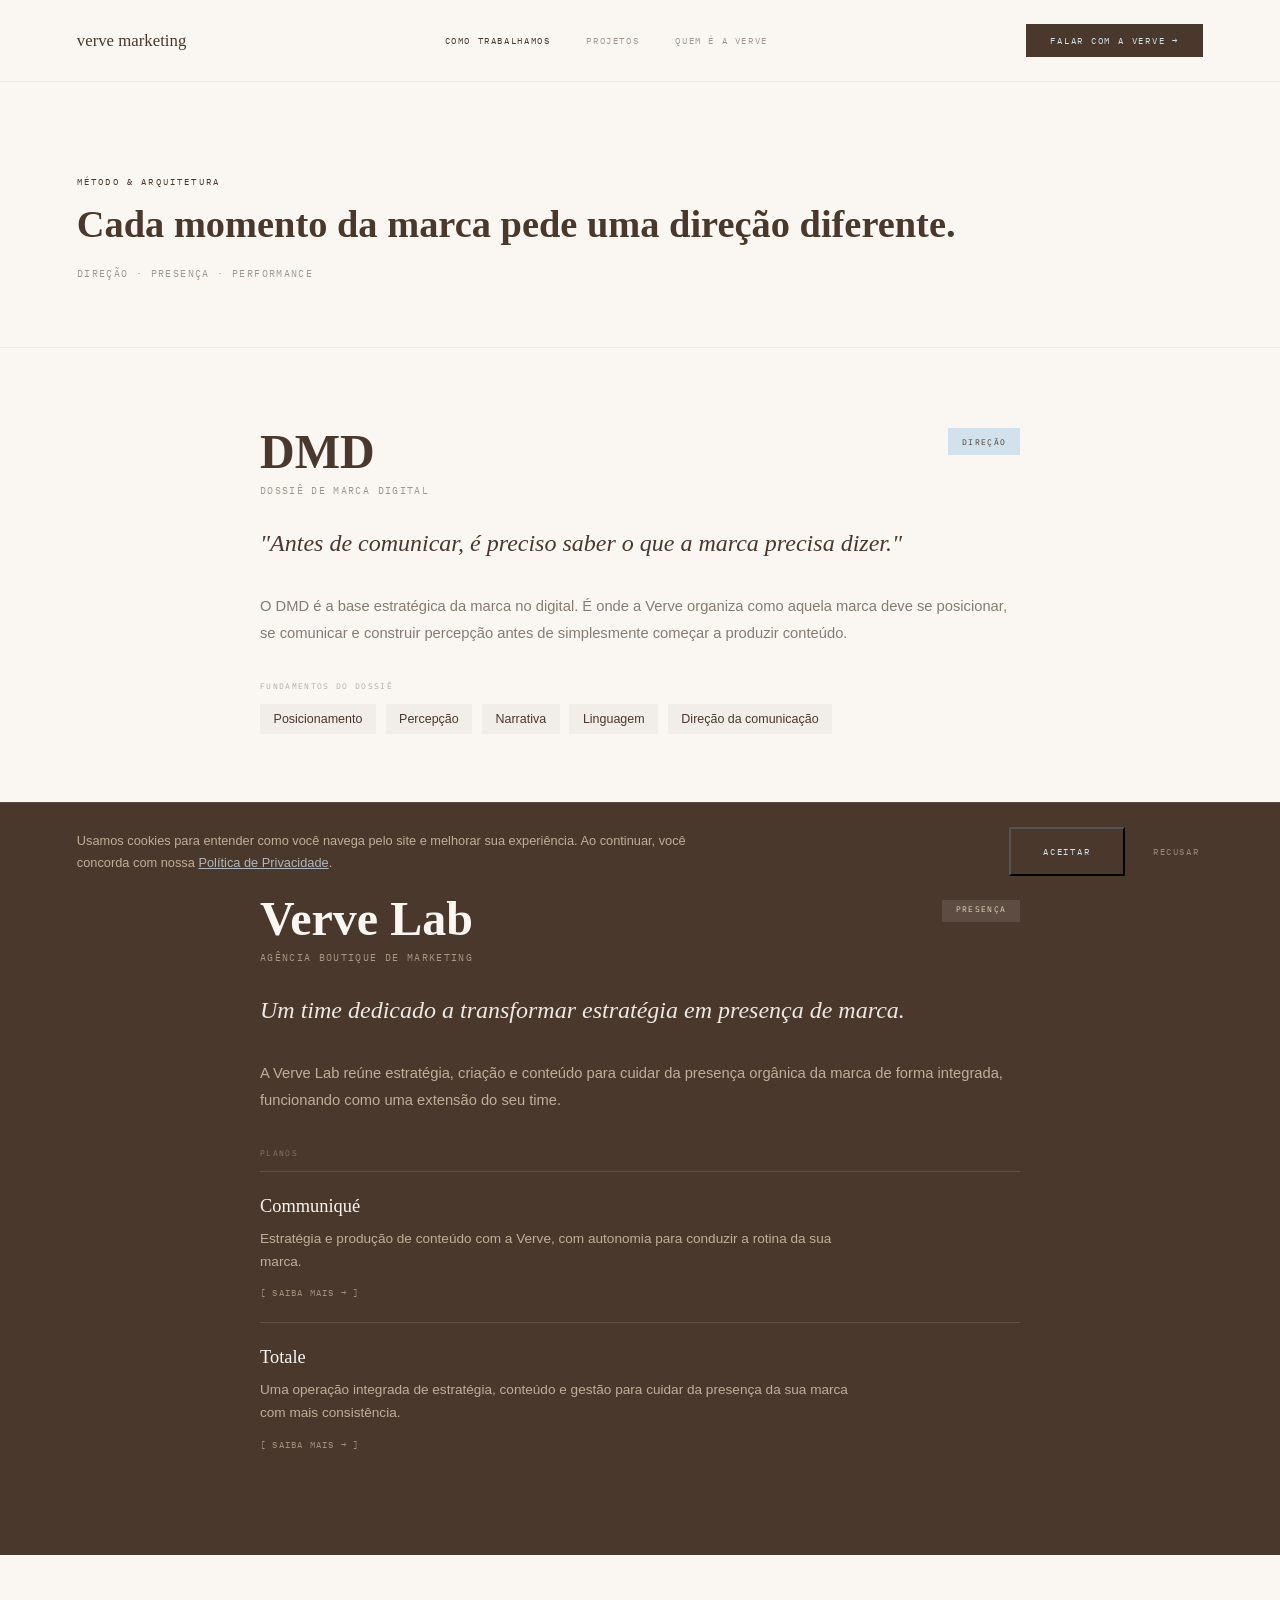
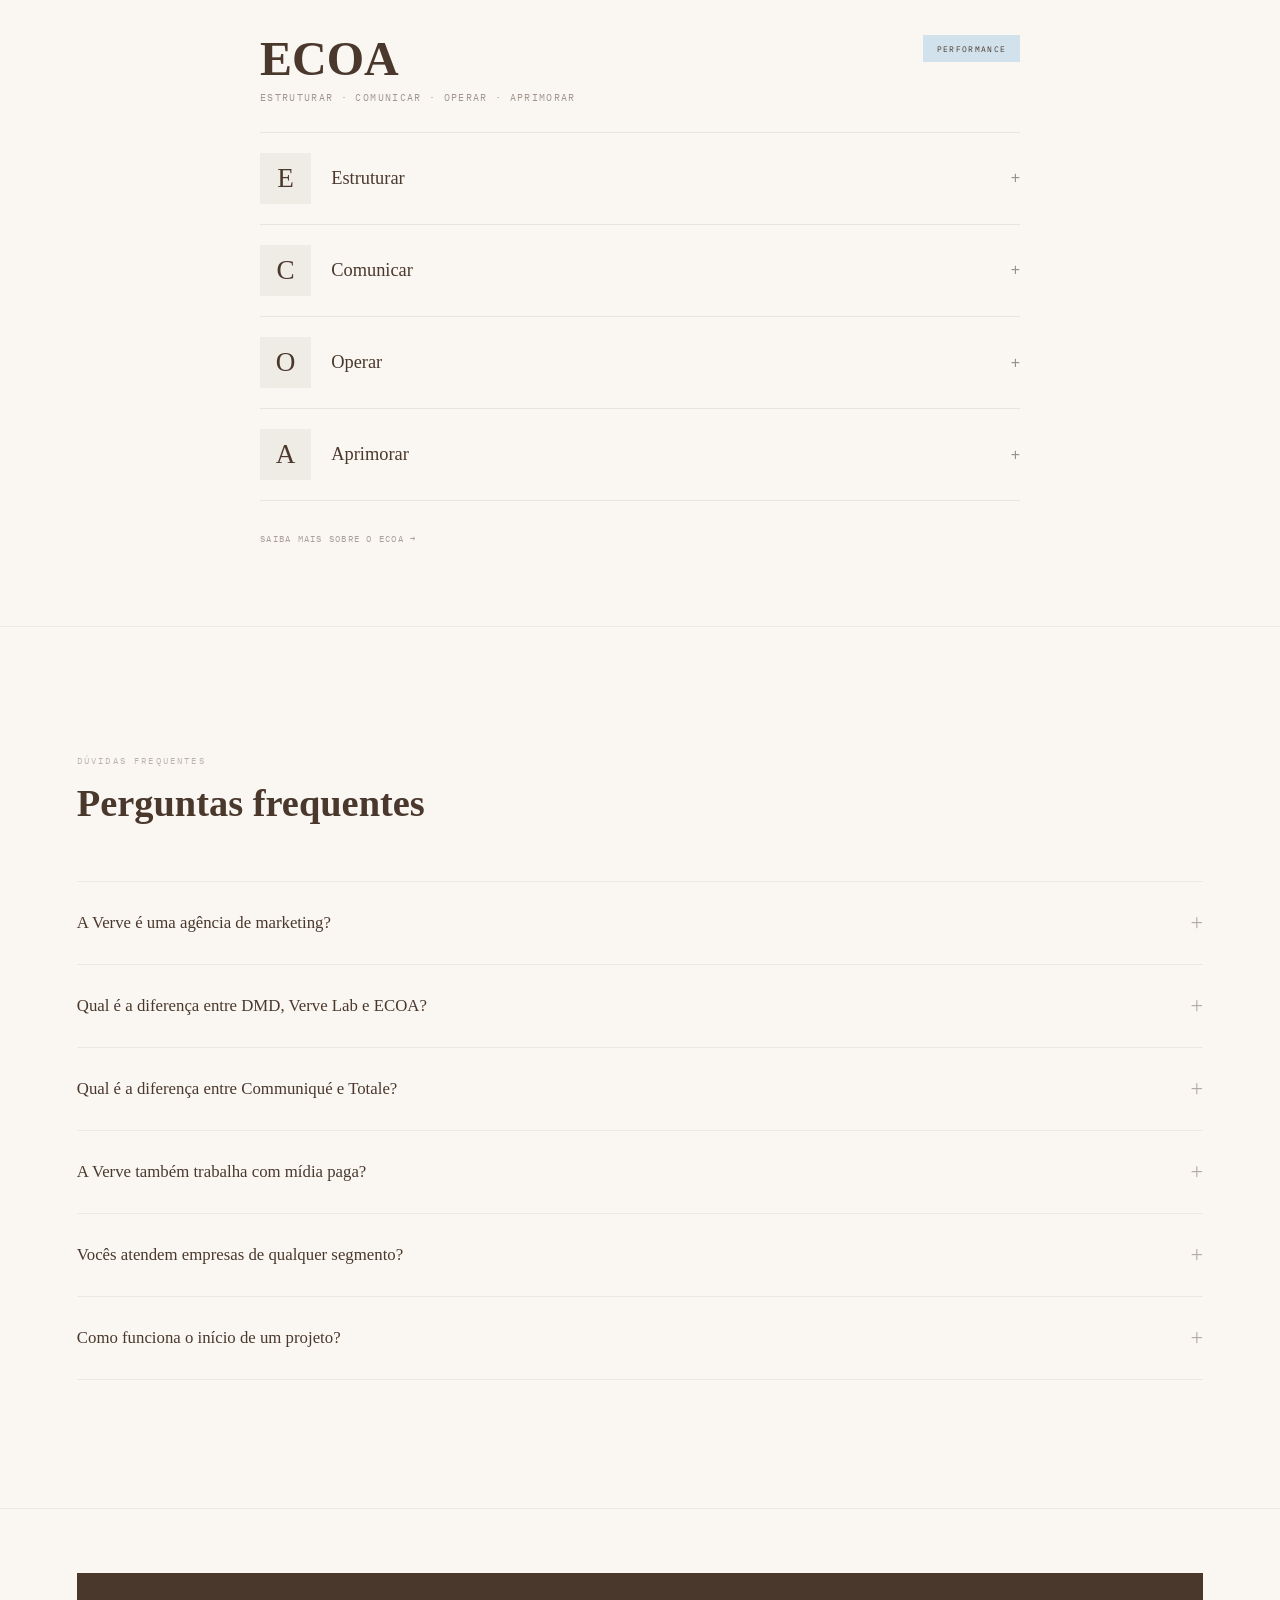
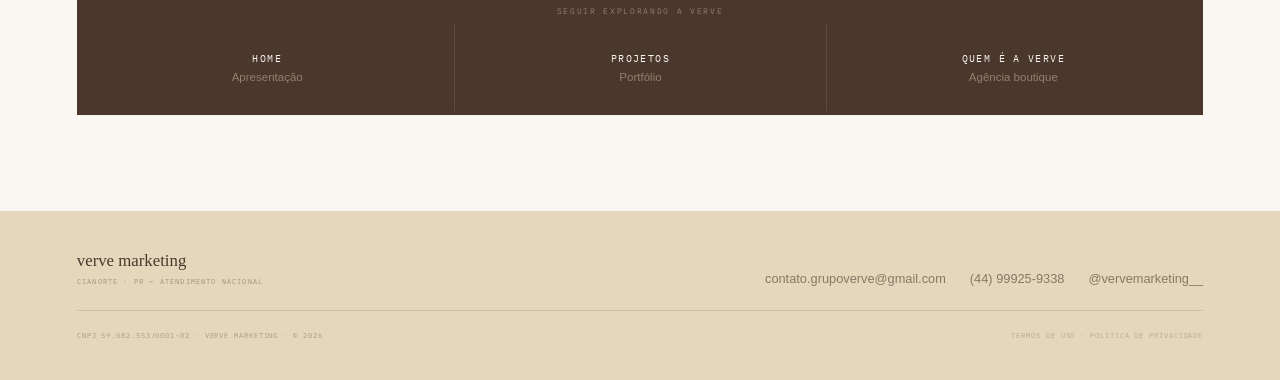
==== commit af46f9a5: "Refina estrutura e textos: Home, Como Trabalhamos, Projetos e Quem é a Verve Corrige bug critico de " ====
--- a/como-trabalhamos.html
+++ b/como-trabalhamos.html
@@ -48,12 +48,10 @@
     <span class="modulo-label ibm">Fundamentos do dossiê</span>
     <div class="modulo-tags reveal-stagger">
       <span class="modulo-tag">Posicionamento</span>
-      <span class="modulo-tag">Público</span>
-      <span class="modulo-tag">Percepção desejada</span>
+      <span class="modulo-tag">Percepção</span>
       <span class="modulo-tag">Narrativa</span>
-      <span class="modulo-tag">Tom de voz e linguagem</span>
-      <span class="modulo-tag">Pilares de comunicação</span>
-      <span class="modulo-tag">Presença digital</span>
+      <span class="modulo-tag">Linguagem</span>
+      <span class="modulo-tag">Direção da comunicação</span>
     </div>
   </div>
 </section>
@@ -64,47 +62,54 @@
     <div class="modulo-top">
       <div>
         <h2 class="modulo-nome qa">Verve Lab</h2>
-        <span class="modulo-subtitulo ibm">Operação recorrente de comunicação</span>
+        <span class="modulo-subtitulo ibm">Agência boutique de marketing</span>
       </div>
       <span class="modulo-badge ibm">Presença</span>
     </div>
     <p class="modulo-quote qa">Um time dedicado a transformar estratégia em presença de marca.</p>
-    <p class="modulo-texto">A Verve Lab reúne estratégia, planejamento, criação, produção e gestão da comunicação recorrente da marca — funcionando como uma extensão do seu time, mês a mês.</p>
-
-    <span class="modulo-label ibm">Formatos de operação</span>
+    <p class="modulo-texto">A Verve Lab reúne estratégia, criação e conteúdo para cuidar da presença orgânica da marca de forma integrada, funcionando como uma extensão do seu time.</p>
+
+    <span class="modulo-label ibm">Planos</span>
     <div class="disclosure-item" id="item-communique">
-      <div class="disclosure-top">
-        <span class="disclosure-nome qa">Communiqué</span>
-        <button class="disclosure-trigger ibm" onclick="toggleDisclosure(this)">[ Saiba mais → ]</button>
-      </div>
+      <span class="disclosure-nome qa">Communiqué</span>
+      <p class="disclosure-teaser">Estratégia e produção de conteúdo com a Verve, com autonomia para conduzir a rotina da sua marca.</p>
+      <button class="disclosure-trigger ibm" onclick="toggleDisclosure(this)">[ Saiba mais → ]</button>
       <div class="disclosure-body">
-        <p class="disclosure-texto">Para marcas que precisam de estratégia e produção profissional de conteúdo, mas possuem estrutura interna para manter a operação das redes. A Verve pensa, planeja e produz; o cliente recebe os materiais organizados e assume a publicação e a rotina cotidiana da rede.</p>
+        <p class="disclosure-texto">O Communiqué é para negócios que precisam de estratégia e produção profissional de conteúdo, mas querem manter autonomia sobre a rotina das redes.</p>
         <ul class="disclosure-lista">
-          <li>Planejamento estratégico mensal</li>
-          <li>Definição de pautas e roteiros</li>
+          <li>Planejamento estratégico</li>
+          <li>Pautas</li>
+          <li>Roteiros</li>
           <li>Copywriting</li>
-          <li>Captação e edição de vídeos</li>
-          <li>Peças estáticas e carrosséis</li>
+          <li>Captação</li>
+          <li>Edição</li>
+          <li>Vídeos</li>
+          <li>Peças estáticas</li>
+          <li>Carrosséis</li>
+          <li>Legendas</li>
           <li>Calendário editorial</li>
+          <li>Organização dos materiais</li>
         </ul>
-        <p class="disclosure-fechamento">A Verve produz a comunicação. A marca mantém a operação da rede.</p>
+        <p class="disclosure-fechamento">A Verve estrutura e produz a comunicação.<br>A marca conduz a rotina da rede.</p>
       </div>
     </div>
     <div class="disclosure-item" id="item-totale">
-      <div class="disclosure-top">
-        <span class="disclosure-nome qa">Totale</span>
-        <button class="disclosure-trigger ibm" onclick="toggleDisclosure(this)">[ Saiba mais → ]</button>
-      </div>
+      <span class="disclosure-nome qa">Totale</span>
+      <p class="disclosure-teaser">Uma operação integrada de estratégia, conteúdo e gestão para cuidar da presença da sua marca com mais consistência.</p>
+      <button class="disclosure-trigger ibm" onclick="toggleDisclosure(this)">[ Saiba mais → ]</button>
       <div class="disclosure-body">
-        <p class="disclosure-texto">Uma operação mais completa da Verve Lab. Além da estratégia e produção de conteúdo, a Verve assume uma parcela maior da presença digital da marca, incluindo organização, publicação, gestão e distribuição.</p>
+        <p class="disclosure-texto">O Totale é uma operação mais integrada da Verve Lab. Além da estratégia e conteúdo, a Verve participa também da gestão da presença digital da marca.</p>
         <ul class="disclosure-lista">
           <li>Tudo o que faz parte do Communiqué</li>
           <li>Gestão da rotina editorial</li>
-          <li>Programação e publicação</li>
+          <li>Programação</li>
+          <li>Publicação</li>
+          <li>Acompanhamento do calendário</li>
           <li>Organização do perfil</li>
-          <li>Distribuição estratégica</li>
+          <li>Distribuição</li>
+          <li>Mídia paga quando fizer sentido dentro da operação</li>
         </ul>
-        <p class="disclosure-fechamento">A Verve planeja, produz, publica e distribui.</p>
+        <p class="disclosure-fechamento">Estratégia, conteúdo e gestão reunidos em uma operação mais próxima da marca.</p>
       </div>
     </div>
   </div>
@@ -116,40 +121,47 @@
     <div class="modulo-top">
       <div>
         <h2 class="modulo-nome qa">ECOA</h2>
-        <span class="modulo-subtitulo ibm">Oferta, comunicação e mídia paga</span>
+        <span class="modulo-subtitulo ibm">Estruturar · Comunicar · Operar · Aprimorar</span>
       </div>
       <span class="modulo-badge ibm">Performance</span>
     </div>
-    <p class="modulo-texto">O ECOA é o produto da Verve voltado para ofertas, comunicação publicitária e mídia paga. Aqui, o olhar deixa de ser a comunicação macro da marca e passa para uma necessidade específica: o que queremos vender e como vamos colocar essa oferta no mercado?</p>
-
-    <span class="modulo-label ibm">Como o ECOA funciona</span>
+
     <div class="etapas">
       <div class="etapa-item">
         <button class="etapa-trigger" onclick="toggleEtapa(this)">
-          <span class="etapa-letra qa">01</span>
-          <span><span class="etapa-nome qa">Oferta</span><span class="etapa-num ibm">Etapa 01</span></span>
-          <em class="etapa-icon">+</em>
-        </button>
-        <div class="etapa-body"><p class="etapa-texto">Organizar o que será anunciado: produto ou serviço, público, benefícios, diferenciais e condições comerciais.</p></div>
-      </div>
-      <div class="etapa-item">
-        <button class="etapa-trigger" onclick="toggleEtapa(this)">
-          <span class="etapa-letra qa">02</span>
-          <span><span class="etapa-nome qa">Comunicação</span><span class="etapa-num ibm">Etapa 02</span></span>
-          <em class="etapa-icon">+</em>
-        </button>
-        <div class="etapa-body"><p class="etapa-texto">Transformar a oferta em mensagem: conceito de campanha, ganchos, copies e criativos para mídia.</p></div>
-      </div>
-      <div class="etapa-item">
-        <button class="etapa-trigger" onclick="toggleEtapa(this)">
-          <span class="etapa-letra qa">03</span>
-          <span><span class="etapa-nome qa">Anúncio</span><span class="etapa-num ibm">Etapa 03</span></span>
-          <em class="etapa-icon">+</em>
-        </button>
-        <div class="etapa-body"><p class="etapa-texto">Colocar a estratégia de mídia paga em execução: canais, públicos, testes, otimizações e acompanhamento.</p></div>
-      </div>
-    </div>
-    <p class="modulo-quote qa" style="margin-top:2rem;font-size:1.05rem">Primeiro a oferta. Depois a mensagem. Só então o anúncio.</p>
+          <span class="etapa-letra qa">E</span>
+          <span class="etapa-nome qa">Estruturar</span>
+          <em class="etapa-icon">+</em>
+        </button>
+        <div class="etapa-body"><p class="etapa-texto">Organizar o que será levado ao mercado: negócio, produto ou serviço, oferta, objetivo e direcionamento comercial.</p></div>
+      </div>
+      <div class="etapa-item">
+        <button class="etapa-trigger" onclick="toggleEtapa(this)">
+          <span class="etapa-letra qa">C</span>
+          <span class="etapa-nome qa">Comunicar</span>
+          <em class="etapa-icon">+</em>
+        </button>
+        <div class="etapa-body"><p class="etapa-texto">Transformar a oferta em uma mensagem clara, com argumento, intenção de venda e direção criativa.</p></div>
+      </div>
+      <div class="etapa-item">
+        <button class="etapa-trigger" onclick="toggleEtapa(this)">
+          <span class="etapa-letra qa">O</span>
+          <span class="etapa-nome qa">Operar</span>
+          <em class="etapa-icon">+</em>
+        </button>
+        <div class="etapa-body"><p class="etapa-texto">Colocar a estratégia de mídia paga em execução, estruturando campanhas, públicos, distribuição, testes e gestão.</p></div>
+      </div>
+      <div class="etapa-item">
+        <button class="etapa-trigger" onclick="toggleEtapa(this)">
+          <span class="etapa-letra qa">A</span>
+          <span class="etapa-nome qa">Aprimorar</span>
+          <em class="etapa-icon">+</em>
+        </button>
+        <div class="etapa-body"><p class="etapa-texto">Analisar o que foi feito, aprender com os dados, testar novas possibilidades, potencializar o que está funcionando e continuar evoluindo a operação.</p></div>
+      </div>
+    </div>
+
+    <button class="ecoa-cta-futuro ibm" disabled>Saiba mais sobre o ECOA →</button>
   </div>
 </section>
 
@@ -211,26 +223,17 @@
   <div class="footer-top">
     <div>
       <p class="footer-marca-nome qa">verve marketing</p>
-      <p class="footer-tagline ibm">Arte, negócios, resultados</p>
-    </div>
-    <div>
-      <p class="footer-col-titulo ibm">Contato</p>
+      <p class="footer-tagline ibm">Cianorte · PR — Atendimento nacional</p>
+    </div>
+    <div class="footer-contato">
       <a href="mailto:contato.grupoverve@gmail.com" class="footer-link">contato.grupoverve@gmail.com</a>
       <a href="https://wa.me/5544999259338" class="footer-link" target="_blank">(44) 99925-9338</a>
-    </div>
-    <div>
-      <p class="footer-col-titulo ibm">Redes sociais</p>
       <a href="https://instagram.com/vervemarketing__" class="footer-link" target="_blank">@vervemarketing__</a>
     </div>
-    <div>
-      <p class="footer-col-titulo ibm">Localização</p>
-      <p class="footer-link" style="cursor:default">Cianorte · PR</p>
-      <p class="footer-link" style="cursor:default">Atendimento nacional</p>
-    </div>
   </div>
   <div class="footer-bottom">
-    <p class="footer-cnpj ibm">CNPJ 59.082.553/0001-02 · Verve Marketing · © 2026 · <a href="termos.html" class="footer-link" style="display:inline;opacity:0.7">Termos de Uso</a> · <a href="privacidade.html" class="footer-link" style="display:inline;opacity:0.7">Política de Privacidade</a></p>
-    <p class="footer-tagline ibm">Fazemos hoje o que permanece amanhã</p>
+    <p class="footer-cnpj ibm">CNPJ 59.082.553/0001-02 · Verve Marketing · © 2026</p>
+    <p class="footer-cnpj ibm"><a href="termos.html" class="footer-link">Termos de Uso</a> · <a href="privacidade.html" class="footer-link">Política de Privacidade</a></p>
   </div>
 </footer>
 
--- a/style.css
+++ b/style.css
@@ -438,20 +438,24 @@
 }
 .btn-light:hover { opacity:0.85; }
 
-/* ── FOOTER ── */
-footer { background:var(--marrom); padding:4rem 6vw; }
+/* ── FOOTER ──
+   Fundo bege (não marrom) para não empilhar duas massas escuras em
+   sequência com o bloco de navegação final / caminhos, que já são
+   marrom. Compacto: uma linha de identidade+contato, uma linha legal. */
+footer { background:var(--bege); padding:2.5rem 6vw; }
 .footer-top {
-  display:grid; grid-template-columns:2fr 1fr 1fr 1fr;
-  gap:3rem; padding-bottom:3rem;
-  border-bottom:0.5px solid rgba(228,215,188,0.08);
-}
-.footer-marca-nome { font-family:'Qasbyne','Georgia',serif; font-size:1.15rem; color:var(--bege); margin-bottom:0.4rem; }
-.footer-tagline { font-family:'IBM Plex Mono',monospace; font-size:0.48rem; letter-spacing:0.18em; text-transform:uppercase; color:var(--bege); opacity:0.28; }
-.footer-col-titulo { font-family:'IBM Plex Mono',monospace; font-size:0.48rem; letter-spacing:0.2em; text-transform:uppercase; color:var(--bege); opacity:0.35; margin-bottom:1rem; }
-.footer-link { display:block; font-size:0.82rem; color:var(--bege); opacity:0.55; text-decoration:none; margin-bottom:0.4rem; transition:opacity 0.2s; }
+  display:flex; flex-wrap:wrap; align-items:flex-end; justify-content:space-between;
+  gap:1.25rem; padding-bottom:1.5rem;
+  border-bottom:0.5px solid rgba(74,56,45,0.14);
+}
+.footer-marca-nome { font-family:'Qasbyne','Georgia',serif; font-size:1.05rem; color:var(--marrom); margin-bottom:0.3rem; }
+.footer-tagline { font-family:'IBM Plex Mono',monospace; font-size:0.46rem; letter-spacing:0.16em; text-transform:uppercase; color:var(--marrom); opacity:0.45; }
+.footer-contato { display:flex; flex-wrap:wrap; gap:0.3rem 1.5rem; }
+.footer-link { display:inline-block; font-size:0.8rem; color:var(--marrom); opacity:0.6; text-decoration:none; transition:opacity 0.2s; }
 .footer-link:hover { opacity:1; }
-.footer-bottom { display:flex; justify-content:space-between; align-items:center; padding-top:2.5rem; flex-wrap:wrap; gap:1rem; }
-.footer-cnpj { font-family:'IBM Plex Mono',monospace; font-size:0.46rem; letter-spacing:0.15em; text-transform:uppercase; color:var(--bege); opacity:0.22; }
+.footer-bottom { display:flex; justify-content:space-between; align-items:center; padding-top:1.25rem; flex-wrap:wrap; gap:0.6rem; }
+.footer-cnpj { font-family:'IBM Plex Mono',monospace; font-size:0.44rem; letter-spacing:0.13em; text-transform:uppercase; color:var(--marrom); opacity:0.4; }
+.footer-cnpj .footer-link { font-size:0.44rem; letter-spacing:0.13em; text-transform:uppercase; opacity:0.75; font-family:'IBM Plex Mono',monospace; }
 
 /* ── ECOSSISTEMA (visão dos 3 produtos — teaser da home) ── */
 .eco-lista { display:flex; flex-direction:column; }
@@ -479,20 +483,6 @@
 }
 .produto.bg-azul { background:var(--azul); }
 
-/* Cards empilhados: cada produto fica fixo na tela e o próximo sobe por cima,
-   cobrindo o anterior, conforme o usuário rola. Só em telas largas — no
-   mobile o conteúdo em coluna única costuma passar de 100vh, e o efeito
-   cortaria conteúdo. */
-@media (min-width:901px) {
-  #dmd, #lab, #ecoa {
-    position:sticky; top:0;
-    min-height:100vh;
-    border-bottom:none;
-  }
-  #dmd { z-index:1; }
-  #lab { z-index:2; }
-  #ecoa { z-index:3; }
-}
 .produto-subtitulo {
   font-family:'IBM Plex Mono',monospace; font-size:0.62rem;
   letter-spacing:0.16em; text-transform:uppercase;
@@ -820,8 +810,10 @@
 .disclosure-item { border-top:0.5px solid rgba(74,56,45,0.12); padding:1.5rem 0; }
 .modulo.escuro .disclosure-item { border-top-color:rgba(250,247,242,0.12); }
 .disclosure-top { display:flex; align-items:center; justify-content:space-between; gap:1rem; }
-.disclosure-nome { font-family:'Qasbyne','Georgia',serif; font-size:1.15rem; color:var(--marrom); }
+.disclosure-nome { font-family:'Qasbyne','Georgia',serif; font-size:1.15rem; color:var(--marrom); display:block; }
 .modulo.escuro .disclosure-nome { color:var(--off); }
+.disclosure-teaser { font-size:0.85rem; line-height:1.7; color:var(--marrom); opacity:0.65; margin:0.6rem 0 0.9rem; max-width:38rem; }
+.modulo.escuro .disclosure-teaser { color:var(--bege); opacity:0.75; }
 .disclosure-trigger {
   background:none; border:none; cursor:pointer; padding:0;
   font-family:'IBM Plex Mono',monospace; font-size:0.54rem;
@@ -847,25 +839,33 @@
 
 /* ── PROCESSO (etapas — ECOA) ── */
 .etapas { display:flex; flex-direction:column; }
-.etapa-item { border-top:0.5px solid rgba(74,56,45,0.1); }
+.etapa-item { border-top:0.5px solid rgba(74,56,45,0.1); transition:background 0.3s ease; }
 .etapa-item:last-child { border-bottom:0.5px solid rgba(74,56,45,0.1); }
+.etapa-item.aberto { background:rgba(74,56,45,0.03); }
 .etapa-trigger {
   width:100%; background:none; border:none; cursor:pointer; text-align:left;
-  display:flex; align-items:center; gap:1.1rem; padding:1.25rem 0;
+  display:flex; align-items:center; gap:1.25rem; padding:1.25rem 0;
 }
 .etapa-letra {
-  width:2.4rem; height:2.4rem; flex-shrink:0;
+  width:3.2rem; height:3.2rem; flex-shrink:0;
   display:flex; align-items:center; justify-content:center;
-  font-family:'Qasbyne','Georgia',serif; font-size:1.1rem;
+  font-family:'Qasbyne','Georgia',serif; font-size:1.7rem;
   background:rgba(74,56,45,0.06); color:var(--marrom);
-}
-.etapa-nome { font-family:'Qasbyne','Georgia',serif; font-size:1.05rem; color:var(--marrom); display:block; }
-.etapa-num { font-family:'IBM Plex Mono',monospace; font-size:0.5rem; letter-spacing:0.14em; text-transform:uppercase; color:var(--marrom); opacity:0.4; }
+  transition:background 0.3s ease, color 0.3s ease;
+}
+.etapa-item.aberto .etapa-letra { background:var(--marrom); color:var(--off); }
+.etapa-nome { font-family:'Qasbyne','Georgia',serif; font-size:1.15rem; color:var(--marrom); display:block; }
 .etapa-icon { margin-left:auto; opacity:0.4; transition:transform 0.3s; font-style:normal; font-size:1rem; }
 .etapa-item.aberto .etapa-icon { transform:rotate(45deg); opacity:1; }
 .etapa-body { max-height:0; overflow:hidden; transition:max-height 0.3s ease; }
-.etapa-item.aberto .etapa-body { max-height:200px; }
-.etapa-texto { font-size:0.85rem; line-height:1.7; color:var(--marrom); opacity:0.6; padding:0 0 1.25rem 3.5rem; }
+.etapa-item.aberto .etapa-body { max-height:260px; }
+.etapa-texto { font-size:0.85rem; line-height:1.7; color:var(--marrom); opacity:0.6; padding:0 0 1.25rem 4.45rem; }
+.ecoa-cta-futuro {
+  background:none; border:none; padding:0; margin-top:2rem;
+  font-family:'IBM Plex Mono',monospace; font-size:0.56rem;
+  letter-spacing:0.14em; text-transform:uppercase;
+  color:var(--marrom); opacity:0.45; cursor:default;
+}
 
 /* ── NAV FINAL (cross-navegação de 3 vias ao fim de cada página) ── */
 .nav-final { background:var(--marrom); padding:0.25rem; margin:0 6vw; }
@@ -897,18 +897,24 @@
   display:grid; grid-template-columns:1fr 1fr; gap:3.5rem; align-items:center;
 }
 .casos-lista .caso:last-child { border-bottom:0.5px solid rgba(74,56,45,0.1); }
-.caso-topo { grid-column:1/-1; display:flex; align-items:center; justify-content:space-between; }
+.caso-topo { grid-column:1/-1; display:flex; align-items:center; justify-content:space-between; gap:0.75rem; }
 .caso-tag { font-family:'IBM Plex Mono',monospace; font-size:0.52rem; letter-spacing:0.14em; text-transform:uppercase; background:var(--azul); color:var(--marrom); padding:0.4rem 0.7rem; }
+.caso-topo-direita { display:flex; align-items:center; gap:0.9rem; }
+.caso-periodo { font-family:'IBM Plex Mono',monospace; font-size:0.6rem; color:var(--marrom); opacity:0.4; letter-spacing:0.1em; }
 .caso-contador { font-family:'IBM Plex Mono',monospace; font-size:0.6rem; color:var(--marrom); opacity:0.4; letter-spacing:0.1em; }
 .caso-img { aspect-ratio:4/3; background:rgba(74,56,45,0.04); overflow:hidden; position:relative; }
 .caso-img-inner { width:100%; height:100%; display:flex; align-items:flex-end; padding:1.25rem; }
 .caso-img-label { font-family:'IBM Plex Mono',monospace; font-size:0.48rem; letter-spacing:0.16em; text-transform:uppercase; color:var(--marrom); opacity:0.3; }
 .caso-nome { font-family:'Qasbyne','Georgia',serif; font-size:clamp(1.6rem,3vw,2.3rem); color:var(--marrom); text-transform:uppercase; letter-spacing:-0.01em; margin-bottom:1rem; }
 .caso-texto { font-size:0.9rem; line-height:1.8; color:var(--marrom); opacity:0.62; margin-bottom:1.5rem; }
-.caso-indicadores { display:grid; grid-template-columns:1fr 1fr; gap:0.75rem; }
-.caso-indicador { border:0.5px solid rgba(74,56,45,0.15); padding:1rem; }
-.caso-indicador-valor { font-family:'Qasbyne','Georgia',serif; font-size:1.1rem; color:var(--marrom); opacity:0.6; display:block; margin-bottom:0.5rem; }
-.caso-indicador-label { font-family:'IBM Plex Mono',monospace; font-size:0.48rem; letter-spacing:0.12em; text-transform:uppercase; color:var(--marrom); opacity:0.4; }
+.caso-lista { display:flex; flex-wrap:wrap; gap:0.6rem; margin-bottom:1.5rem; }
+.caso-contexto { font-family:'Qasbyne','Georgia',serif; font-style:italic; font-size:0.95rem; color:var(--marrom); opacity:0.7; line-height:1.6; margin:1rem 0 0; }
+.caso-indicadores { display:grid; grid-template-columns:repeat(auto-fit,minmax(140px,1fr)); gap:0.75rem; }
+.caso-indicadores .caso-indicador:only-child { grid-column:1/-1; }
+.caso-indicador { border:0.5px solid rgba(74,56,45,0.15); padding:1.1rem 1.25rem; }
+.caso-indicador-valor { font-family:'Qasbyne','Georgia',serif; font-size:2rem; color:var(--marrom); display:block; margin-bottom:0.4rem; line-height:1; }
+.caso-indicador-label { font-family:'IBM Plex Mono',monospace; font-size:0.48rem; letter-spacing:0.12em; text-transform:uppercase; color:var(--marrom); opacity:0.45; }
+.caso-nota { font-size:0.76rem; line-height:1.6; color:var(--marrom); opacity:0.5; margin-top:0.75rem; }
 
 /* ── FUNDADORES (Quem é a Verve) ── */
 .fundadores-img { aspect-ratio:4/5; max-height:520px; background:rgba(74,56,45,0.04); overflow:hidden; position:relative; margin-bottom:2rem; }
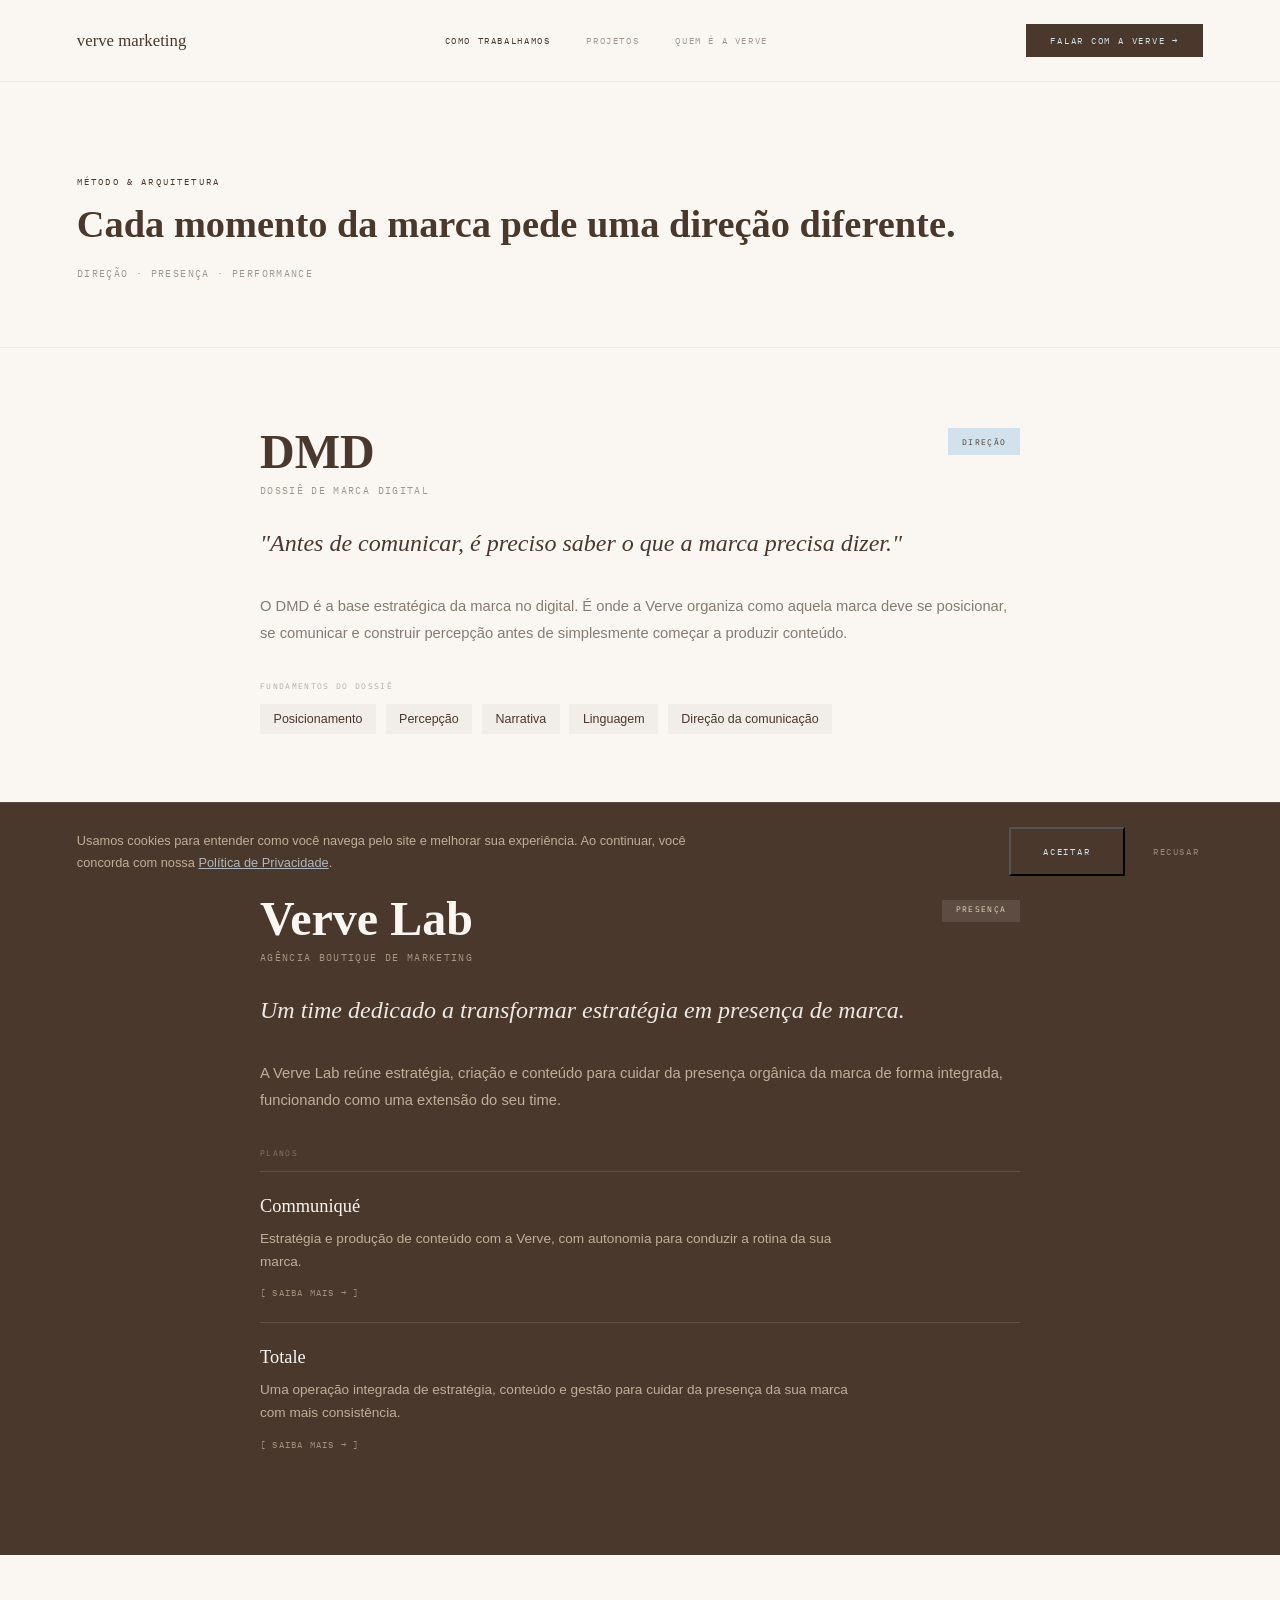
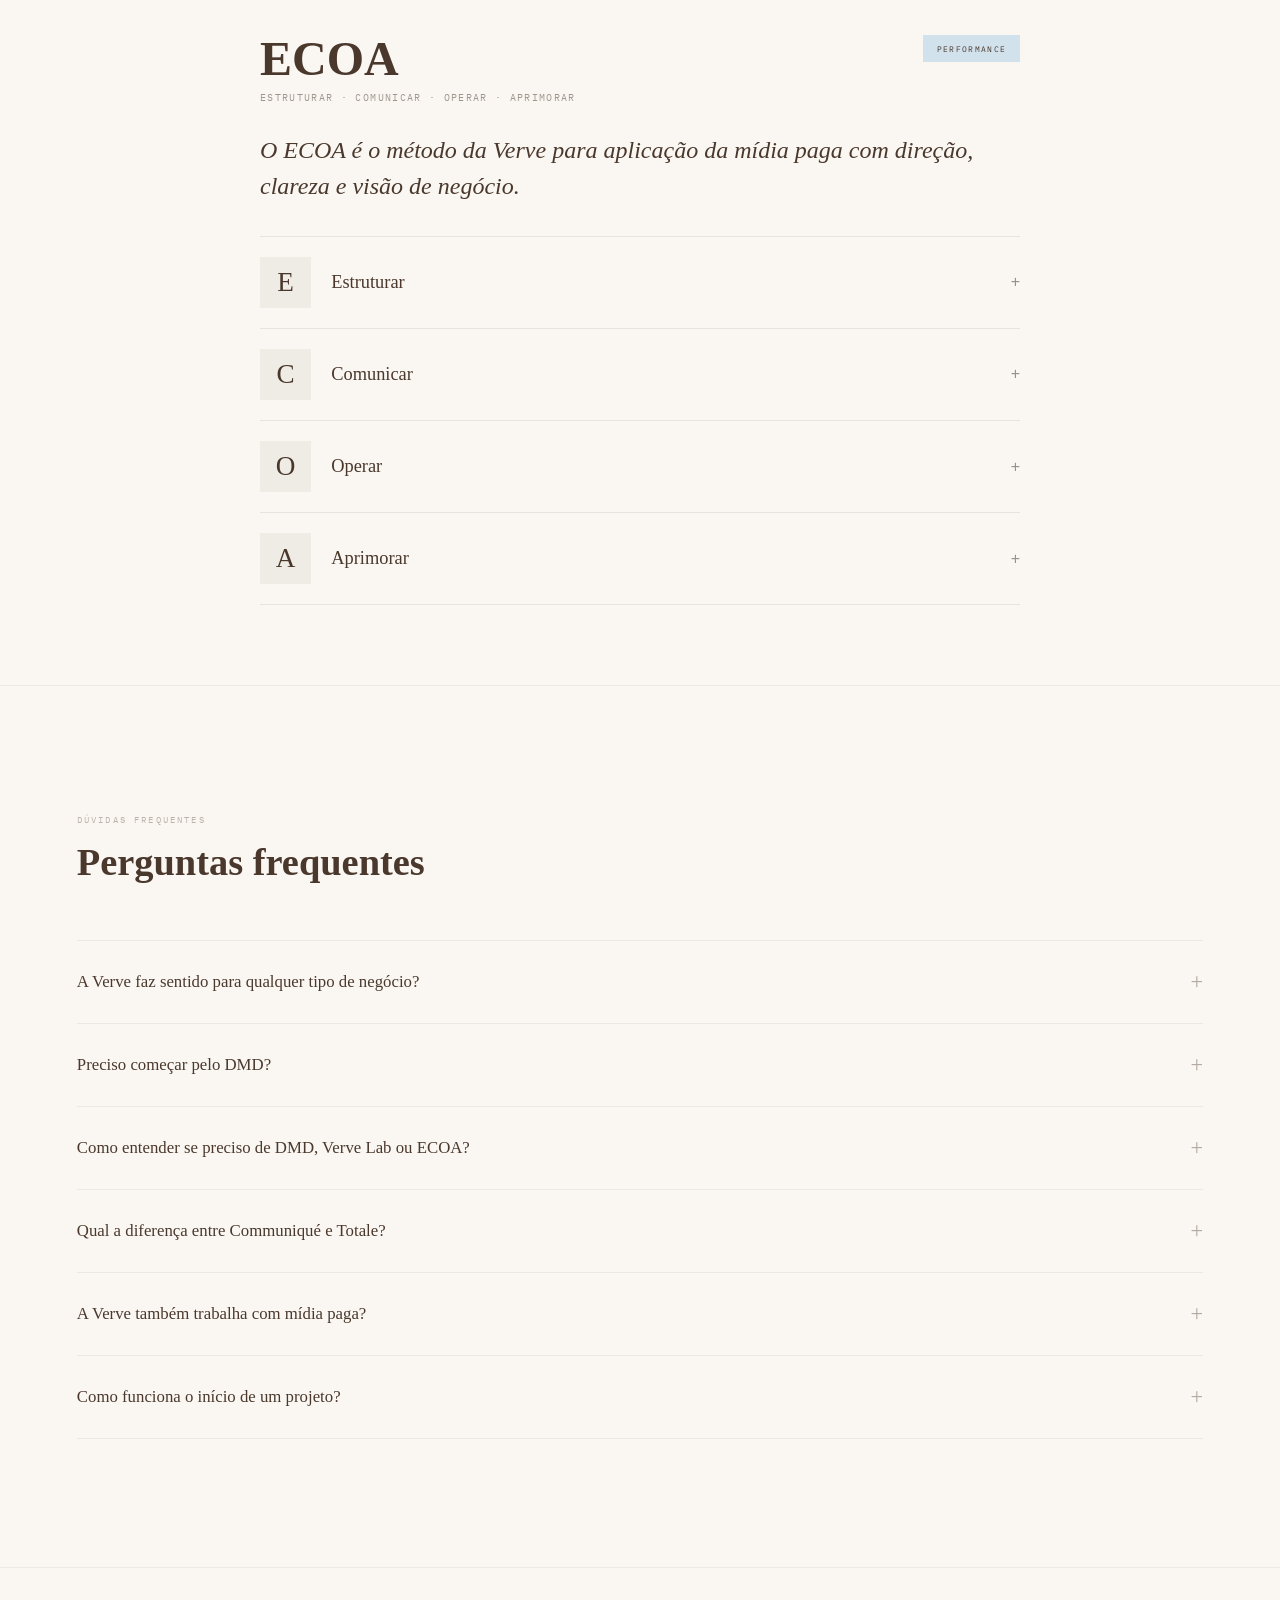
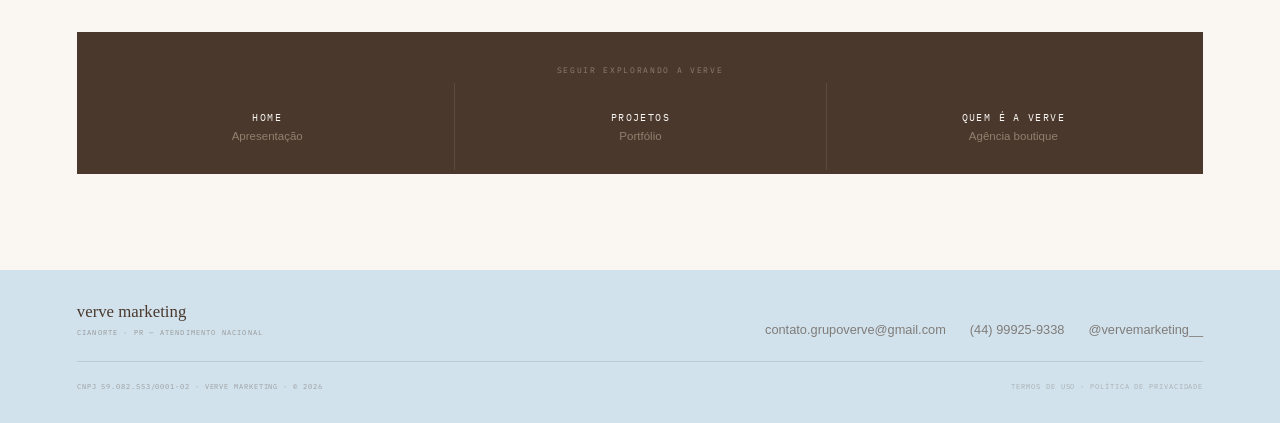
==== commit 2e4c1109: "Ajustes finais: cores, ECOA, Totale/Communiqué, Projetos e Quem é a Verve Redistribui cores usando a" ====
--- a/como-trabalhamos.html
+++ b/como-trabalhamos.html
@@ -86,11 +86,10 @@
           <li>Vídeos</li>
           <li>Peças estáticas</li>
           <li>Carrosséis</li>
-          <li>Legendas</li>
           <li>Calendário editorial</li>
           <li>Organização dos materiais</li>
         </ul>
-        <p class="disclosure-fechamento">A Verve estrutura e produz a comunicação.<br>A marca conduz a rotina da rede.</p>
+        <p class="disclosure-fechamento">A Verve estrutura e produz a comunicação.<br>A marca mantém sua presença ativa no dia a dia das redes.</p>
       </div>
     </div>
     <div class="disclosure-item" id="item-totale">
@@ -98,18 +97,15 @@
       <p class="disclosure-teaser">Uma operação integrada de estratégia, conteúdo e gestão para cuidar da presença da sua marca com mais consistência.</p>
       <button class="disclosure-trigger ibm" onclick="toggleDisclosure(this)">[ Saiba mais → ]</button>
       <div class="disclosure-body">
-        <p class="disclosure-texto">O Totale é uma operação mais integrada da Verve Lab. Além da estratégia e conteúdo, a Verve participa também da gestão da presença digital da marca.</p>
+        <p class="disclosure-texto">O Totale contempla tudo o que faz parte do Communiqué, somado à gestão de redes sociais e ao apoio de mídia para fortalecimento de marca.</p>
         <ul class="disclosure-lista">
-          <li>Tudo o que faz parte do Communiqué</li>
-          <li>Gestão da rotina editorial</li>
-          <li>Programação</li>
-          <li>Publicação</li>
-          <li>Acompanhamento do calendário</li>
-          <li>Organização do perfil</li>
-          <li>Distribuição</li>
-          <li>Mídia paga quando fizer sentido dentro da operação</li>
+          <li>Tudo que contempla o Communiqué</li>
+          <li>Legendas dos conteúdos</li>
+          <li>Gestão de redes sociais</li>
+          <li>Programação e publicação dos posts</li>
+          <li>Mídia paga voltada para engajamento, alcance e fortalecimento de marca</li>
         </ul>
-        <p class="disclosure-fechamento">Estratégia, conteúdo e gestão reunidos em uma operação mais próxima da marca.</p>
+        <p class="disclosure-fechamento">A Verve une estratégia, conteúdo, gestão e mídia em uma operação mais integrada à marca.</p>
       </div>
     </div>
   </div>
@@ -125,6 +121,7 @@
       </div>
       <span class="modulo-badge ibm">Performance</span>
     </div>
+    <p class="modulo-quote qa">O ECOA é o método da Verve para aplicação da mídia paga com direção, clareza e visão de negócio.</p>
 
     <div class="etapas">
       <div class="etapa-item">
@@ -160,8 +157,6 @@
         <div class="etapa-body"><p class="etapa-texto">Analisar o que foi feito, aprender com os dados, testar novas possibilidades, potencializar o que está funcionando e continuar evoluindo a operação.</p></div>
       </div>
     </div>
-
-    <button class="ecoa-cta-futuro ibm" disabled>Saiba mais sobre o ECOA →</button>
   </div>
 </section>
 
@@ -171,28 +166,28 @@
   <h2 class="sec-titulo qa">Perguntas frequentes</h2>
   <div class="faq-lista reveal-stagger">
     <div class="faq-item">
-      <button class="faq-btn qa" onclick="toggleFaq(this)">A Verve é uma agência de marketing?<em class="faq-icon">+</em></button>
-      <div class="faq-resp">Não de forma tradicional. A Verve organiza marca, presença e performance através de um ecossistema de produtos — DMD, Verve Lab e ECOA — em vez de oferecer uma lista solta de serviços.</div>
-    </div>
-    <div class="faq-item">
-      <button class="faq-btn qa" onclick="toggleFaq(this)">Qual é a diferença entre DMD, Verve Lab e ECOA?<em class="faq-icon">+</em></button>
-      <div class="faq-resp">O DMD pode ser contratado à parte — indicado para empresas e profissionais autônomos que precisam de norte, clareza e direção. Quem contrata a Verve Lab já tem o DMD incluso. O ECOA também pode ser contratado de forma independente, sempre como um projeto de no mínimo 4 meses, com roteiros para vídeo e conteúdos estáticos prontos para mídia paga.</div>
-    </div>
-    <div class="faq-item">
-      <button class="faq-btn qa" onclick="toggleFaq(this)">Qual é a diferença entre Communiqué e Totale?<em class="faq-icon">+</em></button>
-      <div class="faq-resp">No Communiqué, a Verve pensa e produz a comunicação, e a marca assume a publicação e a rotina da rede. No Totale, a Verve planeja, produz, publica e distribui — uma operação mais completa da presença digital.</div>
+      <button class="faq-btn qa" onclick="toggleFaq(this)">A Verve faz sentido para qualquer tipo de negócio?<em class="faq-icon">+</em></button>
+      <div class="faq-resp">Fazemos mais sentido para marcas que entendem comunicação como parte do negócio e buscam estratégia antes da execução. Avaliamos cada caso individualmente.</div>
+    </div>
+    <div class="faq-item">
+      <button class="faq-btn qa" onclick="toggleFaq(this)">Preciso começar pelo DMD?<em class="faq-icon">+</em></button>
+      <div class="faq-resp">Não necessariamente. Quem contrata a Verve Lab já tem o DMD incluso. Ele também pode ser contratado separadamente, quando a marca precisa só de direção.</div>
+    </div>
+    <div class="faq-item">
+      <button class="faq-btn qa" onclick="toggleFaq(this)">Como entender se preciso de DMD, Verve Lab ou ECOA?<em class="faq-icon">+</em></button>
+      <div class="faq-resp">DMD é direção estratégica. Verve Lab é presença recorrente da marca. ECOA é performance em mídia paga para uma oferta específica. Ajudamos a identificar o ponto de partida em uma conversa inicial.</div>
+    </div>
+    <div class="faq-item">
+      <button class="faq-btn qa" onclick="toggleFaq(this)">Qual a diferença entre Communiqué e Totale?<em class="faq-icon">+</em></button>
+      <div class="faq-resp">No Communiqué, a Verve estrutura e produz a comunicação, e a marca conduz a rotina das redes. No Totale, a Verve também assume a gestão e a publicação, com apoio de mídia paga.</div>
     </div>
     <div class="faq-item">
       <button class="faq-btn qa" onclick="toggleFaq(this)">A Verve também trabalha com mídia paga?<em class="faq-icon">+</em></button>
-      <div class="faq-resp">Sim, através do ECOA, que tem duas partes: a estruturação da oferta junto com o cliente — entendendo produto, desejo e necessidade para virar anúncio — e a gestão da mídia paga nas plataformas.</div>
-    </div>
-    <div class="faq-item">
-      <button class="faq-btn qa" onclick="toggleFaq(this)">Vocês atendem empresas de qualquer segmento?<em class="faq-icon">+</em></button>
-      <div class="faq-resp">Atendemos empresas de diferentes segmentos que entendem comunicação como parte do negócio e buscam estratégia antes da execução. Avaliamos cada marca individualmente.</div>
+      <div class="faq-resp">Sim, através do ECOA — nosso método para estruturar oferta, comunicação e operação de campanhas com direção estratégica.</div>
     </div>
     <div class="faq-item">
       <button class="faq-btn qa" onclick="toggleFaq(this)">Como funciona o início de um projeto?<em class="faq-icon">+</em></button>
-      <div class="faq-resp">O DMD, quando contratado de forma avulsa, tem duração estimada de 30 a 60 dias*. Já a Verve Lab e o ECOA funcionam em ciclos de 4 meses: no primeiro mês, a marca recebe o próprio DMD e a estruturação da operação — entender objetivos, desejos e prioridades, organizar isso em pauta e definir o que de fato conseguimos executar. A partir daí, a operação segue em ritmo contínuo. <br><br>* Prazo estimado, sujeito à disponibilidade de agenda entre a Verve e a marca, e à complexidade do projeto.</div>
+      <div class="faq-resp">Começamos entendendo o momento da marca, os objetivos e as prioridades. A partir daí, definimos o produto certo e organizamos o primeiro ciclo de trabalho.</div>
     </div>
   </div>
 </section>
--- a/style.css
+++ b/style.css
@@ -439,10 +439,10 @@
 .btn-light:hover { opacity:0.85; }
 
 /* ── FOOTER ──
-   Fundo bege (não marrom) para não empilhar duas massas escuras em
-   sequência com o bloco de navegação final / caminhos, que já são
-   marrom. Compacto: uma linha de identidade+contato, uma linha legal. */
-footer { background:var(--bege); padding:2.5rem 6vw; }
+   Fundo azul (não marrom) para não empilhar massas escuras em sequência
+   com blocos como caminhos / nav final / definição, que já são marrom.
+   Compacto: uma linha de identidade+contato, uma linha legal. */
+footer { background:var(--azul); padding:2rem 6vw; }
 .footer-top {
   display:flex; flex-wrap:wrap; align-items:flex-end; justify-content:space-between;
   gap:1.25rem; padding-bottom:1.5rem;
@@ -860,12 +860,6 @@
 .etapa-body { max-height:0; overflow:hidden; transition:max-height 0.3s ease; }
 .etapa-item.aberto .etapa-body { max-height:260px; }
 .etapa-texto { font-size:0.85rem; line-height:1.7; color:var(--marrom); opacity:0.6; padding:0 0 1.25rem 4.45rem; }
-.ecoa-cta-futuro {
-  background:none; border:none; padding:0; margin-top:2rem;
-  font-family:'IBM Plex Mono',monospace; font-size:0.56rem;
-  letter-spacing:0.14em; text-transform:uppercase;
-  color:var(--marrom); opacity:0.45; cursor:default;
-}
 
 /* ── NAV FINAL (cross-navegação de 3 vias ao fim de cada página) ── */
 .nav-final { background:var(--marrom); padding:0.25rem; margin:0 6vw; }
@@ -911,27 +905,27 @@
 .caso-contexto { font-family:'Qasbyne','Georgia',serif; font-style:italic; font-size:0.95rem; color:var(--marrom); opacity:0.7; line-height:1.6; margin:1rem 0 0; }
 .caso-indicadores { display:grid; grid-template-columns:repeat(auto-fit,minmax(140px,1fr)); gap:0.75rem; }
 .caso-indicadores .caso-indicador:only-child { grid-column:1/-1; }
-.caso-indicador { border:0.5px solid rgba(74,56,45,0.15); padding:1.1rem 1.25rem; }
-.caso-indicador-valor { font-family:'Qasbyne','Georgia',serif; font-size:2rem; color:var(--marrom); display:block; margin-bottom:0.4rem; line-height:1; }
-.caso-indicador-label { font-family:'IBM Plex Mono',monospace; font-size:0.48rem; letter-spacing:0.12em; text-transform:uppercase; color:var(--marrom); opacity:0.45; }
+.caso-indicador { border-left:3px solid var(--vinho); background:rgba(85,11,24,0.04); padding:1.1rem 1.25rem; }
+.caso-indicador-valor { font-family:'Qasbyne','Georgia',serif; font-size:2.4rem; color:var(--vinho); display:block; margin-bottom:0.4rem; line-height:1; }
+.caso-indicador-label { font-family:'IBM Plex Mono',monospace; font-size:0.48rem; letter-spacing:0.12em; text-transform:uppercase; color:var(--marrom); opacity:0.5; }
 .caso-nota { font-size:0.76rem; line-height:1.6; color:var(--marrom); opacity:0.5; margin-top:0.75rem; }
+.caso-nota sup { font-size:0.7em; }
 
 /* ── FUNDADORES (Quem é a Verve) ── */
-.fundadores-img { aspect-ratio:4/5; max-height:520px; background:rgba(74,56,45,0.04); overflow:hidden; position:relative; margin-bottom:2rem; }
-.fundadores-img-inner { width:100%; height:100%; display:flex; align-items:flex-end; padding:1.5rem; }
-.fundadores-img-label { font-family:'IBM Plex Mono',monospace; font-size:0.5rem; letter-spacing:0.16em; text-transform:uppercase; color:var(--marrom); opacity:0.35; }
 .fundadores-grid { display:grid; grid-template-columns:1fr 1fr; gap:1.5rem; }
-.fundador { padding:1.75rem; background:rgba(74,56,45,0.03); border:0.5px solid rgba(74,56,45,0.08); }
+.fundador { background:rgba(74,56,45,0.03); border:0.5px solid rgba(74,56,45,0.08); overflow:hidden; }
+.fundador-img { aspect-ratio:4/5; overflow:hidden; background:rgba(74,56,45,0.04); }
+.fundador-img img { width:100%; height:100%; object-fit:cover; display:block; }
+.fundador > .fundador-top,
+.fundador > .fundador-funcao,
+.fundador > .fundador-texto { padding-left:1.75rem; padding-right:1.75rem; }
+.fundador > .fundador-top { margin-top:1.75rem; }
+.fundador > .fundador-texto { padding-bottom:1.75rem; }
 .fundador-top { display:flex; align-items:center; justify-content:space-between; gap:0.75rem; margin-bottom:0.75rem; }
 .fundador-nome { font-family:'Qasbyne','Georgia',serif; font-size:1.3rem; color:var(--marrom); }
 .fundador-tag { font-family:'IBM Plex Mono',monospace; font-size:0.48rem; letter-spacing:0.12em; text-transform:uppercase; background:var(--azul); color:var(--marrom); padding:0.35rem 0.6rem; white-space:nowrap; }
 .fundador-funcao { font-size:0.78rem; color:var(--marrom); opacity:0.7; font-weight:500; margin-bottom:0.6rem; }
 .fundador-texto { font-size:0.82rem; line-height:1.7; color:var(--marrom); opacity:0.58; }
-
-/* ── CALLOUTS (pequenos destaques boutique) ── */
-.callouts { display:grid; grid-template-columns:1fr 1fr; gap:1.5rem; margin-top:2.5rem; }
-.callout-mini-titulo { font-family:'Qasbyne','Georgia',serif; font-size:1rem; color:var(--marrom); margin-bottom:0.5rem; }
-.callout-mini-texto { font-size:0.8rem; line-height:1.65; color:var(--marrom); opacity:0.55; }
 
 /* ── FORMULÁRIO ── */
 .form-campo { display:flex; flex-direction:column; gap:0.5rem; margin-bottom:1.75rem; }
@@ -943,6 +937,14 @@
 }
 .form-input:focus { outline:none; border-bottom-color:var(--bege); }
 .form-input::placeholder { color:rgba(250,247,242,0.3); }
+
+/* Variante clara do módulo (bege) — usada onde um bloco escuro em sequência
+   pesaria demais na página (ex.: formulário final de Quem é a Verve). */
+.modulo.bege { background:var(--bege); }
+.modulo.bege .form-label { color:var(--marrom); opacity:0.55; }
+.modulo.bege .form-input { border-bottom-color:rgba(74,56,45,0.25); color:var(--marrom); }
+.modulo.bege .form-input:focus { border-bottom-color:var(--marrom); }
+.modulo.bege .form-input::placeholder { color:rgba(74,56,45,0.35); }
 
 /* ── ABA INFERIOR (mobile) ── */
 .tab-bar {
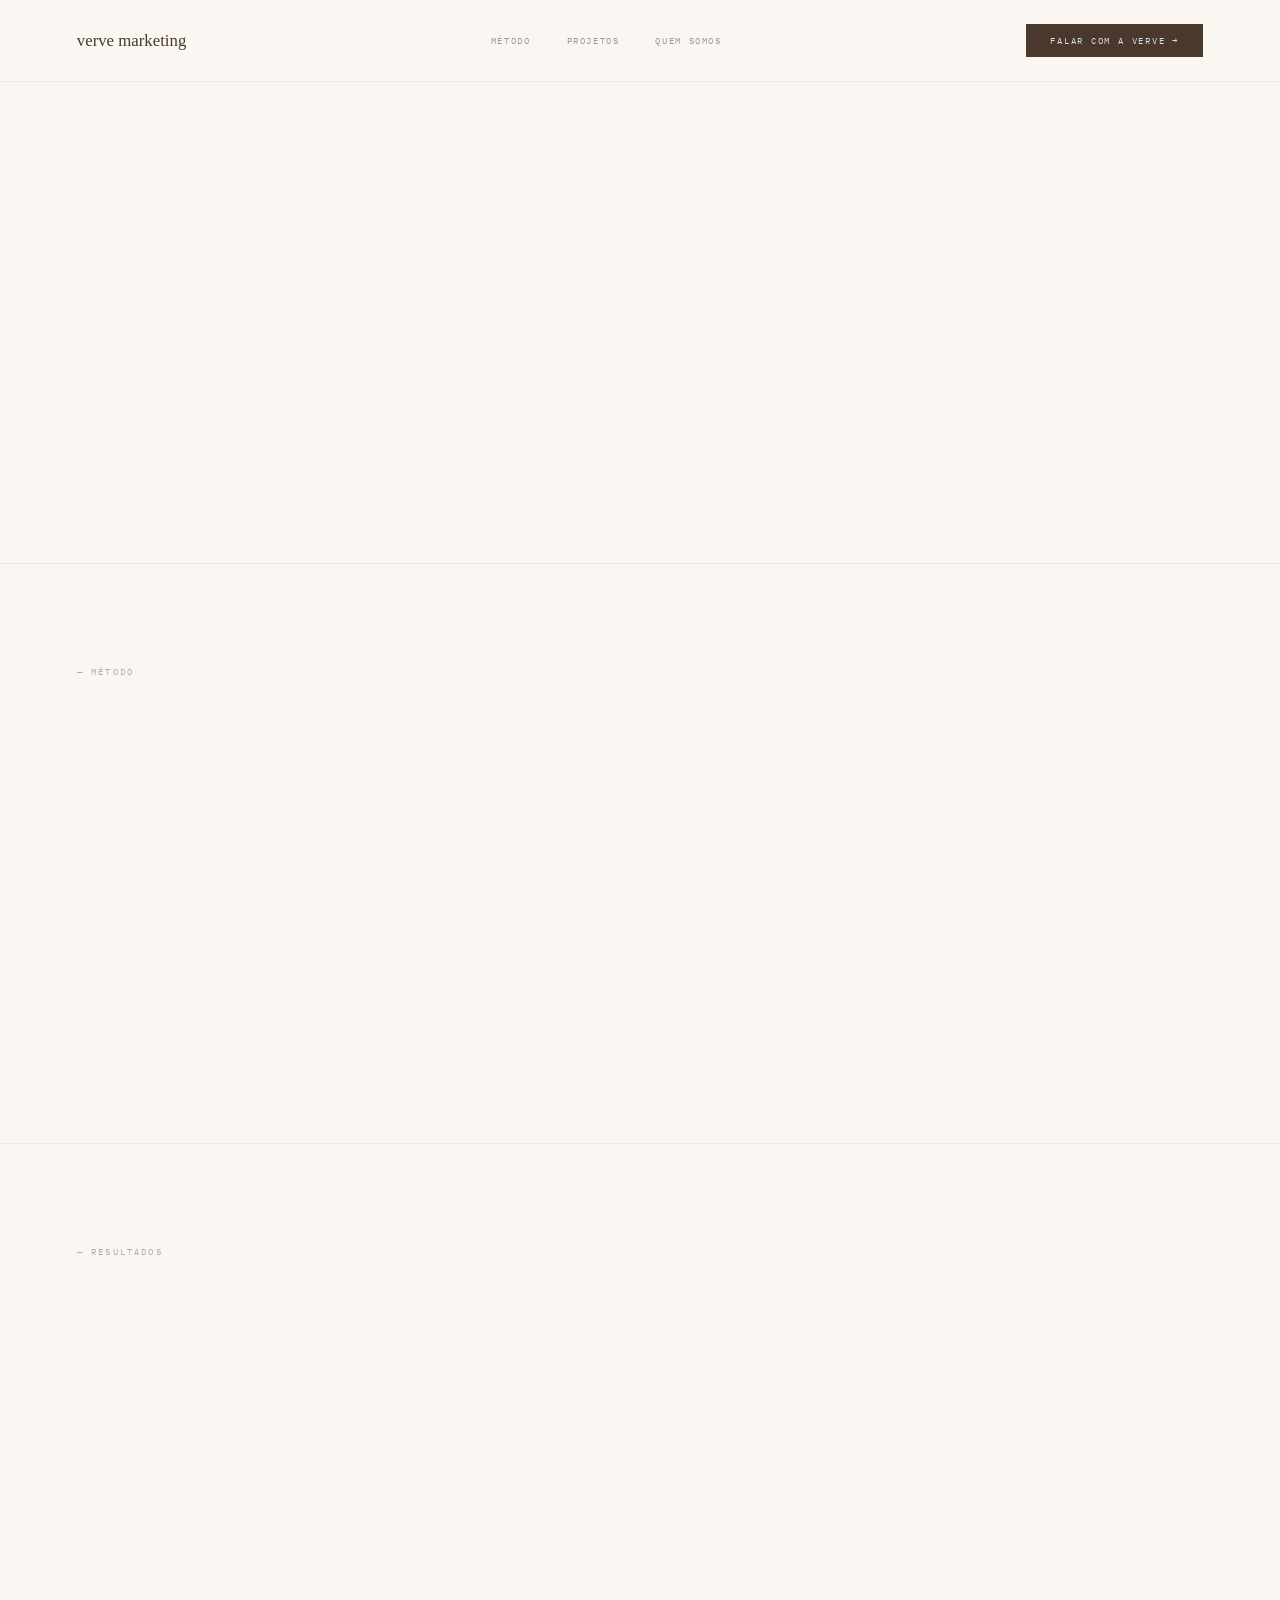
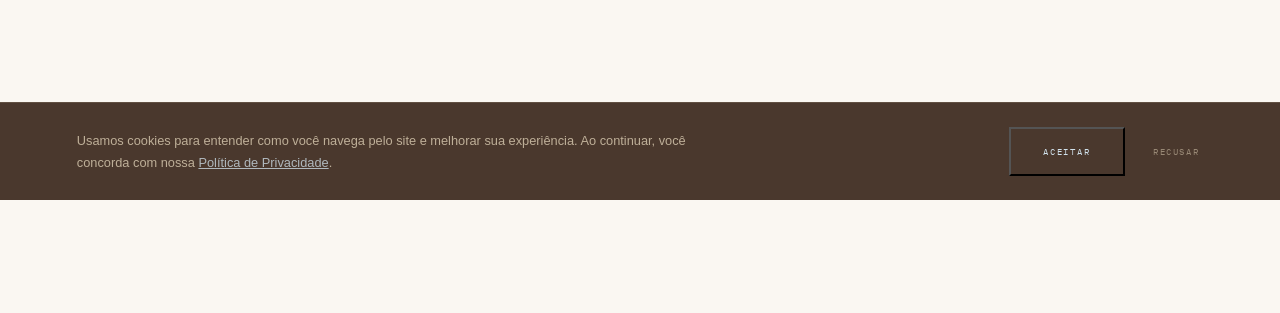
==== commit d896735b: "Reconstrói o site como One Page, inspirada na Monte Consolida Home, Como Trabalhamos, Projetos e Que" ====
--- a/como-trabalhamos.html
+++ b/como-trabalhamos.html
@@ -1,257 +1,15 @@
 <!DOCTYPE html>
 <html lang="pt-BR">
 <head>
-<!-- Google Tag Manager: carregado por consent.js somente após aceite de cookies (LGPD) -->
 <meta charset="UTF-8">
 <meta name="viewport" content="width=device-width, initial-scale=1.0">
-<title>Como Trabalhamos — Verve Marketing</title>
-<link href="https://fonts.googleapis.com/css2?family=IBM+Plex+Mono:wght@300;400;500&display=swap" rel="stylesheet">
+<meta http-equiv="refresh" content="0; url=index.html#metodo">
+<link rel="canonical" href="index.html#metodo">
+<title>Verve Marketing</title>
 <link href="https://api.fontshare.com/v2/css?f[]=satoshi@300,400,500,700&display=swap" rel="stylesheet">
-<link href="style.css" rel="stylesheet">
+<link href="style.css?v=3" rel="stylesheet">
 </head>
-<body>
-<!-- Google Tag Manager (noscript) -->
-<noscript><iframe src="https://www.googletagmanager.com/ns.html?id=GTM-P6P5BT8S"
-height="0" width="0" style="display:none;visibility:hidden"></iframe></noscript>
-<!-- End Google Tag Manager (noscript) -->
-
-<!-- NAV -->
-<nav>
-  <a href="index.html" class="nav-marca">verve marketing</a>
-  <div class="nav-links ibm">
-    <a href="como-trabalhamos.html" class="nav-link ativo">Como trabalhamos</a>
-    <a href="projetos.html" class="nav-link">Projetos</a>
-    <a href="quem-e-a-verve.html" class="nav-link">Quem é a Verve</a>
-  </div>
-  <a href="https://wa.me/5544999259338" class="nav-cta ibm" target="_blank">Falar com a Verve →</a>
-</nav>
-
-<!-- HERO DA PÁGINA -->
-<section class="page-hero">
-  <p class="sec-eyebrow ibm reveal">Método &amp; arquitetura</p>
-  <h1 class="sec-titulo qa split-reveal">Cada momento da marca pede uma direção diferente.</h1>
-  <p class="page-hero-sub ibm reveal" style="opacity:0.5;letter-spacing:0.14em;text-transform:uppercase;font-size:0.62rem">Direção · Presença · Performance</p>
-</section>
-
-<!-- DMD -->
-<section class="modulo" id="dmd">
-  <div class="modulo-card reveal">
-    <div class="modulo-top">
-      <div>
-        <h2 class="modulo-nome qa">DMD</h2>
-        <span class="modulo-subtitulo ibm">Dossiê de Marca Digital</span>
-      </div>
-      <span class="modulo-badge ibm">Direção</span>
-    </div>
-    <p class="modulo-quote qa">"Antes de comunicar, é preciso saber o que a marca precisa dizer."</p>
-    <p class="modulo-texto">O DMD é a base estratégica da marca no digital. É onde a Verve organiza como aquela marca deve se posicionar, se comunicar e construir percepção antes de simplesmente começar a produzir conteúdo.</p>
-    <span class="modulo-label ibm">Fundamentos do dossiê</span>
-    <div class="modulo-tags reveal-stagger">
-      <span class="modulo-tag">Posicionamento</span>
-      <span class="modulo-tag">Percepção</span>
-      <span class="modulo-tag">Narrativa</span>
-      <span class="modulo-tag">Linguagem</span>
-      <span class="modulo-tag">Direção da comunicação</span>
-    </div>
-  </div>
-</section>
-
-<!-- VERVE LAB -->
-<section class="modulo escuro" id="lab">
-  <div class="modulo-card reveal">
-    <div class="modulo-top">
-      <div>
-        <h2 class="modulo-nome qa">Verve Lab</h2>
-        <span class="modulo-subtitulo ibm">Agência boutique de marketing</span>
-      </div>
-      <span class="modulo-badge ibm">Presença</span>
-    </div>
-    <p class="modulo-quote qa">Um time dedicado a transformar estratégia em presença de marca.</p>
-    <p class="modulo-texto">A Verve Lab reúne estratégia, criação e conteúdo para cuidar da presença orgânica da marca de forma integrada, funcionando como uma extensão do seu time.</p>
-
-    <span class="modulo-label ibm">Planos</span>
-    <div class="disclosure-item" id="item-communique">
-      <span class="disclosure-nome qa">Communiqué</span>
-      <p class="disclosure-teaser">Estratégia e produção de conteúdo com a Verve, com autonomia para conduzir a rotina da sua marca.</p>
-      <button class="disclosure-trigger ibm" onclick="toggleDisclosure(this)">[ Saiba mais → ]</button>
-      <div class="disclosure-body">
-        <p class="disclosure-texto">O Communiqué é para negócios que precisam de estratégia e produção profissional de conteúdo, mas querem manter autonomia sobre a rotina das redes.</p>
-        <ul class="disclosure-lista">
-          <li>Planejamento estratégico</li>
-          <li>Pautas</li>
-          <li>Roteiros</li>
-          <li>Copywriting</li>
-          <li>Captação</li>
-          <li>Edição</li>
-          <li>Vídeos</li>
-          <li>Peças estáticas</li>
-          <li>Carrosséis</li>
-          <li>Calendário editorial</li>
-          <li>Organização dos materiais</li>
-        </ul>
-        <p class="disclosure-fechamento">A Verve estrutura e produz a comunicação.<br>A marca mantém sua presença ativa no dia a dia das redes.</p>
-      </div>
-    </div>
-    <div class="disclosure-item" id="item-totale">
-      <span class="disclosure-nome qa">Totale</span>
-      <p class="disclosure-teaser">Uma operação integrada de estratégia, conteúdo e gestão para cuidar da presença da sua marca com mais consistência.</p>
-      <button class="disclosure-trigger ibm" onclick="toggleDisclosure(this)">[ Saiba mais → ]</button>
-      <div class="disclosure-body">
-        <p class="disclosure-texto">O Totale contempla tudo o que faz parte do Communiqué, somado à gestão de redes sociais e ao apoio de mídia para fortalecimento de marca.</p>
-        <ul class="disclosure-lista">
-          <li>Tudo que contempla o Communiqué</li>
-          <li>Legendas dos conteúdos</li>
-          <li>Gestão de redes sociais</li>
-          <li>Programação e publicação dos posts</li>
-          <li>Mídia paga voltada para engajamento, alcance e fortalecimento de marca</li>
-        </ul>
-        <p class="disclosure-fechamento">A Verve une estratégia, conteúdo, gestão e mídia em uma operação mais integrada à marca.</p>
-      </div>
-    </div>
-  </div>
-</section>
-
-<!-- ECOA -->
-<section class="modulo" id="ecoa">
-  <div class="modulo-card reveal">
-    <div class="modulo-top">
-      <div>
-        <h2 class="modulo-nome qa">ECOA</h2>
-        <span class="modulo-subtitulo ibm">Estruturar · Comunicar · Operar · Aprimorar</span>
-      </div>
-      <span class="modulo-badge ibm">Performance</span>
-    </div>
-    <p class="modulo-quote qa">O ECOA é o método da Verve para aplicação da mídia paga com direção, clareza e visão de negócio.</p>
-
-    <div class="etapas">
-      <div class="etapa-item">
-        <button class="etapa-trigger" onclick="toggleEtapa(this)">
-          <span class="etapa-letra qa">E</span>
-          <span class="etapa-nome qa">Estruturar</span>
-          <em class="etapa-icon">+</em>
-        </button>
-        <div class="etapa-body"><p class="etapa-texto">Organizar o que será levado ao mercado: negócio, produto ou serviço, oferta, objetivo e direcionamento comercial.</p></div>
-      </div>
-      <div class="etapa-item">
-        <button class="etapa-trigger" onclick="toggleEtapa(this)">
-          <span class="etapa-letra qa">C</span>
-          <span class="etapa-nome qa">Comunicar</span>
-          <em class="etapa-icon">+</em>
-        </button>
-        <div class="etapa-body"><p class="etapa-texto">Transformar a oferta em uma mensagem clara, com argumento, intenção de venda e direção criativa.</p></div>
-      </div>
-      <div class="etapa-item">
-        <button class="etapa-trigger" onclick="toggleEtapa(this)">
-          <span class="etapa-letra qa">O</span>
-          <span class="etapa-nome qa">Operar</span>
-          <em class="etapa-icon">+</em>
-        </button>
-        <div class="etapa-body"><p class="etapa-texto">Colocar a estratégia de mídia paga em execução, estruturando campanhas, públicos, distribuição, testes e gestão.</p></div>
-      </div>
-      <div class="etapa-item">
-        <button class="etapa-trigger" onclick="toggleEtapa(this)">
-          <span class="etapa-letra qa">A</span>
-          <span class="etapa-nome qa">Aprimorar</span>
-          <em class="etapa-icon">+</em>
-        </button>
-        <div class="etapa-body"><p class="etapa-texto">Analisar o que foi feito, aprender com os dados, testar novas possibilidades, potencializar o que está funcionando e continuar evoluindo a operação.</p></div>
-      </div>
-    </div>
-  </div>
-</section>
-
-<!-- FAQ -->
-<section class="faq" id="faq">
-  <p class="sec-eyebrow ibm">Dúvidas frequentes</p>
-  <h2 class="sec-titulo qa">Perguntas frequentes</h2>
-  <div class="faq-lista reveal-stagger">
-    <div class="faq-item">
-      <button class="faq-btn qa" onclick="toggleFaq(this)">A Verve faz sentido para qualquer tipo de negócio?<em class="faq-icon">+</em></button>
-      <div class="faq-resp">Fazemos mais sentido para marcas que entendem comunicação como parte do negócio e buscam estratégia antes da execução. Avaliamos cada caso individualmente.</div>
-    </div>
-    <div class="faq-item">
-      <button class="faq-btn qa" onclick="toggleFaq(this)">Preciso começar pelo DMD?<em class="faq-icon">+</em></button>
-      <div class="faq-resp">Não necessariamente. Quem contrata a Verve Lab já tem o DMD incluso. Ele também pode ser contratado separadamente, quando a marca precisa só de direção.</div>
-    </div>
-    <div class="faq-item">
-      <button class="faq-btn qa" onclick="toggleFaq(this)">Como entender se preciso de DMD, Verve Lab ou ECOA?<em class="faq-icon">+</em></button>
-      <div class="faq-resp">DMD é direção estratégica. Verve Lab é presença recorrente da marca. ECOA é performance em mídia paga para uma oferta específica. Ajudamos a identificar o ponto de partida em uma conversa inicial.</div>
-    </div>
-    <div class="faq-item">
-      <button class="faq-btn qa" onclick="toggleFaq(this)">Qual a diferença entre Communiqué e Totale?<em class="faq-icon">+</em></button>
-      <div class="faq-resp">No Communiqué, a Verve estrutura e produz a comunicação, e a marca conduz a rotina das redes. No Totale, a Verve também assume a gestão e a publicação, com apoio de mídia paga.</div>
-    </div>
-    <div class="faq-item">
-      <button class="faq-btn qa" onclick="toggleFaq(this)">A Verve também trabalha com mídia paga?<em class="faq-icon">+</em></button>
-      <div class="faq-resp">Sim, através do ECOA — nosso método para estruturar oferta, comunicação e operação de campanhas com direção estratégica.</div>
-    </div>
-    <div class="faq-item">
-      <button class="faq-btn qa" onclick="toggleFaq(this)">Como funciona o início de um projeto?<em class="faq-icon">+</em></button>
-      <div class="faq-resp">Começamos entendendo o momento da marca, os objetivos e as prioridades. A partir daí, definimos o produto certo e organizamos o primeiro ciclo de trabalho.</div>
-    </div>
-  </div>
-</section>
-
-<!-- NAV FINAL -->
-<section style="padding:4rem 0 6rem">
-  <div class="nav-final reveal">
-    <p class="nav-final-titulo ibm">Seguir explorando a Verve</p>
-    <div class="nav-final-grid">
-      <a href="index.html" class="nav-final-item">
-        <span class="nav-final-nome ibm">Home</span>
-        <span class="nav-final-sub">Apresentação</span>
-      </a>
-      <a href="projetos.html" class="nav-final-item">
-        <span class="nav-final-nome ibm">Projetos</span>
-        <span class="nav-final-sub">Portfólio</span>
-      </a>
-      <a href="quem-e-a-verve.html" class="nav-final-item">
-        <span class="nav-final-nome ibm">Quem é a Verve</span>
-        <span class="nav-final-sub">Agência boutique</span>
-      </a>
-    </div>
-  </div>
-</section>
-
-<!-- FOOTER -->
-<footer>
-  <div class="footer-top">
-    <div>
-      <p class="footer-marca-nome qa">verve marketing</p>
-      <p class="footer-tagline ibm">Cianorte · PR — Atendimento nacional</p>
-    </div>
-    <div class="footer-contato">
-      <a href="mailto:contato.grupoverve@gmail.com" class="footer-link">contato.grupoverve@gmail.com</a>
-      <a href="https://wa.me/5544999259338" class="footer-link" target="_blank">(44) 99925-9338</a>
-      <a href="https://instagram.com/vervemarketing__" class="footer-link" target="_blank">@vervemarketing__</a>
-    </div>
-  </div>
-  <div class="footer-bottom">
-    <p class="footer-cnpj ibm">CNPJ 59.082.553/0001-02 · Verve Marketing · © 2026</p>
-    <p class="footer-cnpj ibm"><a href="termos.html" class="footer-link">Termos de Uso</a> · <a href="privacidade.html" class="footer-link">Política de Privacidade</a></p>
-  </div>
-</footer>
-
-<!-- ABA INFERIOR (mobile) -->
-<nav class="tab-bar">
-  <div class="tab-bar-grid">
-    <a href="index.html" class="tab-item ibm"><span class="tab-item-marca"></span>Início</a>
-    <a href="como-trabalhamos.html" class="tab-item ativo ibm"><span class="tab-item-marca"></span>Método</a>
-    <a href="projetos.html" class="tab-item ibm"><span class="tab-item-marca"></span>Projetos</a>
-    <a href="quem-e-a-verve.html" class="tab-item ibm"><span class="tab-item-marca"></span>Sobre</a>
-  </div>
-</nav>
-
-<!-- LGPD: banner de cookies -->
-<div class="cookie-bar" id="cookieBar">
-  <p class="cookie-texto">Usamos cookies para entender como você navega pelo site e melhorar sua experiência. Ao continuar, você concorda com nossa <a href="privacidade.html">Política de Privacidade</a>.</p>
-  <div class="cookie-acoes">
-    <button class="btn ibm" onclick="verveAceitarCookies()">Aceitar</button>
-    <button class="cookie-recusar ibm" onclick="verveRecusarCookies()">Recusar</button>
-  </div>
-</div>
-
-<script src="main.js"></script>
-<script src="consent.js"></script>
+<body style="display:flex;align-items:center;justify-content:center;min-height:100vh;text-align:center;padding:2rem">
+  <p style="font-family:'Satoshi',sans-serif;color:var(--marrom);opacity:0.7">Redirecionando para <a href="index.html#metodo" style="color:var(--marrom)">a página de Método</a>…</p>
 </body>
 </html>
--- a/style.css
+++ b/style.css
@@ -46,73 +46,6 @@
 }
 .nav-link:hover, .nav-link.ativo { opacity:1; }
 
-/* ── NAV · MENU MOBILE ── */
-.nav-toggle {
-  display:none; background:none; border:none; cursor:pointer;
-  width:28px; height:20px; padding:0;
-  flex-direction:column; justify-content:space-between;
-}
-.nav-toggle span { display:block; height:1.5px; width:100%; background:var(--marrom); transition:transform 0.3s ease, opacity 0.3s ease; }
-.nav-toggle.aberto span:nth-child(1) { transform:translateY(9px) rotate(45deg); }
-.nav-toggle.aberto span:nth-child(2) { opacity:0; }
-.nav-toggle.aberto span:nth-child(3) { transform:translateY(-9px) rotate(-45deg); }
-
-.nav-mobile {
-  position:fixed; inset:0; z-index:150;
-  background:var(--off);
-  display:flex; flex-direction:column; justify-content:center;
-  padding:0 6vw; gap:1.75rem;
-  transform:translateY(-100%);
-  transition:transform 0.4s ease;
-}
-.nav-mobile.aberto { transform:translateY(0); }
-.nav-mobile-link {
-  font-family:'Qasbyne','Georgia',serif; font-size:2rem;
-  color:var(--marrom); text-decoration:none; opacity:0.85;
-}
-.nav-mobile-link:hover { opacity:1; }
-.nav-mobile .btn { align-self:flex-start; margin-top:1rem; }
-
-@media (prefers-reduced-motion: reduce) {
-  .nav-mobile { transition:none; }
-  .nav-toggle span { transition:none; }
-}
-
-/* ── LINK "SAIBA MAIS" ── */
-.link-mais {
-  display:inline-flex; align-items:center; gap:0.5rem;
-  font-family:'IBM Plex Mono',monospace; font-size:0.56rem;
-  letter-spacing:0.18em; text-transform:uppercase;
-  color:var(--marrom); opacity:0.55; text-decoration:none;
-  margin-top:1.75rem; transition:opacity 0.2s, transform 0.2s;
-}
-.link-mais:hover { opacity:1; transform:translateX(4px); }
-
-/* ── MARQUEE (faixa de movimento contínuo) ── */
-.marquee {
-  overflow:hidden; white-space:nowrap;
-  padding:1.35rem 0;
-  border-bottom:1px solid rgba(74,56,45,0.07);
-  background:var(--off);
-}
-.marquee-track {
-  display:inline-flex; width:max-content;
-  animation:marquee-scroll 28s linear infinite;
-}
-.marquee-track span {
-  font-family:'IBM Plex Mono',monospace; font-size:0.66rem;
-  letter-spacing:0.2em; text-transform:uppercase;
-  color:var(--marrom); opacity:0.32;
-  display:inline-flex; align-items:center; gap:1.75rem;
-  padding:0 1.75rem;
-}
-.marquee-track span::after { content:'—'; opacity:0.55; }
-@keyframes marquee-scroll {
-  from { transform:translateX(0); }
-  to { transform:translateX(-50%); }
-}
-.marquee:hover .marquee-track { animation-play-state:paused; }
-
 /* ── TÍTULOS · REVEAL POR PALAVRA ── */
 .split-word { display:inline-block; overflow:hidden; vertical-align:top; }
 .split-word-inner {
@@ -129,59 +62,32 @@
 .btn:hover { transform:translateY(-2px); box-shadow:0 12px 28px rgba(74,56,45,0.22); }
 .btn-light:hover { transform:translateY(-2px); box-shadow:0 12px 28px rgba(74,56,45,0.16); }
 
-/* ── PARALLAX SUTIL ── */
-.parallax { will-change:transform; }
-
-@media (prefers-reduced-motion: reduce) {
-  .marquee-track { animation:none; }
+@media (prefers-reduced-motion: reduce) {
   .split-word-inner { transform:none; transition:none; }
   .btn:hover, .btn-light:hover { transform:none; box-shadow:none; }
-  .parallax { transform:none !important; }
-}
-@media (max-width:600px) {
-  .marquee-track span { font-size:0.58rem; padding:0 1.1rem; }
-}
-
-/* ── PAGE HERO (páginas internas) ── */
-.page-hero { padding:11rem 6vw 4rem; border-bottom:1px solid rgba(74,56,45,0.07); }
-.page-hero .sec-titulo { margin-bottom:1.25rem; }
-.page-hero-sub { font-size:1rem; line-height:1.8; color:var(--marrom); opacity:0.55; max-width:520px; }
+}
 
 /* ── HERO ── */
 .hero {
-  min-height:100vh;
-  padding:11rem 6vw 7rem;
-  display:flex; flex-direction:column; justify-content:center;
+  padding:9.5rem 6vw 4rem;
   border-bottom:1px solid rgba(74,56,45,0.07);
 }
 .hero-headline {
   font-family:'Qasbyne','Georgia',serif;
-  font-size:clamp(2.8rem,5.5vw,5.2rem);
+  font-size:clamp(2.6rem,5.2vw,4.8rem);
   font-weight:400; color:var(--marrom);
   line-height:1.08; letter-spacing:-0.02em;
-  max-width:820px; margin-bottom:3rem;
-}
-.hero-bottom {
-  display:grid; grid-template-columns:1fr 1fr;
-  gap:4rem; align-items:end;
-  padding-top:3rem;
-  border-top:1px solid rgba(74,56,45,0.08);
-}
-.hero-tagline {
-  font-family:'IBM Plex Mono',monospace; font-size:0.62rem;
-  letter-spacing:0.22em; text-transform:uppercase;
-  color:var(--marrom); opacity:0.35; margin-bottom:1.25rem;
-}
-.hero-sub {
-  font-size:1rem; line-height:1.8;
-  color:var(--marrom); opacity:0.55; max-width:460px;
+  max-width:820px; margin-bottom:1.75rem;
 }
 .hero-tagline-grande {
   font-family:'Qasbyne','Georgia',serif; font-style:italic;
-  font-size:clamp(1.3rem,2.8vw,1.9rem); color:var(--marrom);
+  font-size:clamp(1.2rem,2.6vw,1.7rem); color:var(--marrom);
   opacity:0.8; margin-bottom:0.85rem; line-height:1.3;
 }
-.hero-actions { display:flex; flex-direction:column; align-items:flex-end; gap:0.75rem; }
+.hero-sub {
+  font-size:0.98rem; line-height:1.75;
+  color:var(--marrom); opacity:0.55; max-width:460px;
+}
 .btn {
   display:inline-flex; align-items:center; gap:0.75rem;
   font-family:'IBM Plex Mono',monospace; font-size:0.58rem;
@@ -191,257 +97,154 @@
   white-space:nowrap;
 }
 .btn:hover { opacity:0.85; }
-.btn svg { transition:transform 0.25s; }
-.btn:hover svg { transform:translateX(4px); }
-
-/* ── DEFINIÇÃO VERVE ── */
-.definicao {
-  background:var(--marrom);
-  padding:6rem 6vw;
-  display:grid; grid-template-columns:1fr 2fr;
-  gap:6rem; align-items:center;
-  border-bottom:1px solid rgba(74,56,45,0.07);
-}
-.def-palavra {
-  font-family:'Qasbyne','Georgia',serif;
-  font-size:clamp(4rem,8vw,7rem);
-  color:var(--bege); opacity:0.12; line-height:1;
-}
-.def-tipo {
-  font-family:'IBM Plex Mono',monospace; font-size:0.56rem;
-  letter-spacing:0.22em; text-transform:uppercase;
-  color:var(--bege); opacity:0.4; margin-bottom:1.25rem;
-}
-.def-origem {
-  font-family:'IBM Plex Mono',monospace; font-size:0.56rem;
-  letter-spacing:0.18em; text-transform:uppercase;
-  color:var(--bege); opacity:0.35; margin-bottom:1.5rem;
-  font-style:normal;
-}
-.def-texto {
-  font-family:'Qasbyne','Georgia',serif;
-  font-size:clamp(1.1rem,1.8vw,1.5rem);
-  color:var(--bege); line-height:1.75; opacity:0.88;
-}
-.def-ancora {
-  font-family:'IBM Plex Mono',monospace; font-size:0.6rem;
-  letter-spacing:0.22em; text-transform:uppercase;
-  color:var(--bege); opacity:0.38; margin-top:2rem;
-}
-
-/* ── O QUE É A VERVE + SERVIÇOS ── */
-.verve {
-  padding:8rem 6vw;
-  display:grid; grid-template-columns:1fr 1fr;
-  gap:7rem; align-items:start;
-  border-bottom:1px solid rgba(74,56,45,0.07);
-}
+
+/* ── MOVIMENTO / SCROLL REVEAL ── */
+.reveal { opacity:0; transform:translateY(22px); transition:opacity 0.7s ease, transform 0.7s ease; }
+.reveal.in-view { opacity:1; transform:translateY(0); }
+.reveal-stagger > * { opacity:0; transform:translateY(18px); transition:opacity 0.6s ease, transform 0.6s ease; }
+.reveal-stagger.in-view > * { opacity:1; transform:translateY(0); }
+
+@media (prefers-reduced-motion: reduce) {
+  html { scroll-behavior:auto; }
+  .reveal, .reveal-stagger > * { opacity:1; transform:none; transition:none; }
+}
+
+/* ── TÍTULOS DE SEÇÃO (reutilizados em toda a página) ── */
 .sec-eyebrow {
   font-family:'IBM Plex Mono',monospace; font-size:0.54rem;
   letter-spacing:0.25em; text-transform:uppercase;
-  color:var(--marrom); opacity:0.35; margin-bottom:1rem;
+  color:var(--marrom); opacity:0.4; margin-bottom:1rem;
 }
 .sec-titulo {
   font-family:'Qasbyne','Georgia',serif;
-  font-size:clamp(1.8rem,3vw,2.8rem);
-  color:var(--marrom); line-height:1.1; margin-bottom:2rem;
-}
-.verve-frase {
-  font-size:0.95rem; line-height:1.85;
-  color:var(--marrom); opacity:0.58; max-width:420px;
-}
-.verve-destaque {
-  font-family:'Qasbyne','Georgia',serif;
-  font-size:1.05rem; color:var(--marrom);
-  line-height:1.7; margin-top:2rem;
-  padding-left:1.25rem;
-  border-left:2px solid var(--marrom);
-  opacity:0.7;
-}
-
-/* Serviços grid */
-.serv-eyebrow {
-  font-family:'IBM Plex Mono',monospace; font-size:0.54rem;
-  letter-spacing:0.25em; text-transform:uppercase;
-  color:var(--marrom); opacity:0.35; margin-bottom:1.5rem;
-}
-.serv-grid {
-  display:grid; grid-template-columns:1fr 1fr; gap:2px;
-}
-.serv-card {
-  background:rgba(74,56,45,0.03);
-  border:0.5px solid rgba(74,56,45,0.08);
-  padding:1.5rem;
-}
-.serv-card-full { grid-column:1/-1; }
-.serv-n {
-  font-family:'IBM Plex Mono',monospace; font-size:0.5rem;
-  color:var(--marrom); opacity:0.2; margin-bottom:0.5rem;
-}
-.serv-nome {
-  font-family:'Qasbyne','Georgia',serif;
-  font-size:1rem; color:var(--marrom); margin-bottom:0.3rem;
-}
-.serv-desc {
-  font-size:0.78rem; line-height:1.65;
-  color:var(--marrom); opacity:0.48; margin-top:0.35rem;
-}
-.serv-fn {
-  font-family:'IBM Plex Mono',monospace; font-size:0.48rem;
-  letter-spacing:0.12em; text-transform:uppercase;
-  color:var(--marrom); opacity:0.35; margin-top:0.25rem;
-}
-
-
-/* Serviços acordeão */
-.serv-acordeao { display:flex; flex-direction:column; }
-.serv-acc-item { border-bottom:0.5px solid rgba(74,56,45,0.08); }
-.serv-acc-item:first-child { border-top:0.5px solid rgba(74,56,45,0.08); }
-.serv-acc-btn {
-  width:100%; background:none; border:none;
-  padding:1.25rem 0;
-  display:flex; justify-content:space-between; align-items:center;
-  cursor:pointer; text-align:left;
-  font-family:'Qasbyne','Georgia',serif;
-  font-size:1rem; color:var(--marrom); transition:opacity 0.2s;
-}
-.serv-acc-btn:hover { opacity:0.7; }
-.serv-acc-n { font-family:'IBM Plex Mono',monospace; font-size:0.5rem; color:var(--marrom); opacity:0.25; margin-right:0.75rem; }
-.serv-acc-fn { font-family:'IBM Plex Mono',monospace; font-size:0.5rem; letter-spacing:0.12em; text-transform:uppercase; color:var(--marrom); opacity:0.35; display:flex; align-items:center; gap:0.5rem; flex-shrink:0; margin-left:1rem; }
-.serv-acc-icon { font-size:1rem; color:var(--marrom); opacity:0.4; transition:transform 0.3s; font-style:normal; }
-.serv-acc-item.aberto .serv-acc-icon { transform:rotate(45deg); opacity:1; }
-.serv-acc-resp {
-  max-height:0; overflow:hidden;
-  transition:max-height 0.3s ease, padding 0.3s ease;
-  font-size:0.82rem; line-height:1.75;
-  color:var(--marrom); opacity:0.5; padding-bottom:0;
-}
-.serv-acc-item.aberto .serv-acc-resp { max-height:200px; padding-bottom:1.25rem; }
-
-/* ── PARA QUEM ── */
-.paraquem {
-  background:var(--azul);
-  padding:8rem 6vw;
-  border-bottom:1px solid rgba(74,56,45,0.07);
-}
-.paraquem-grid {
-  display:grid; grid-template-columns:1fr 1fr; gap:5rem;
-}
-.col-label {
-  font-family:'IBM Plex Mono',monospace; font-size:0.54rem;
-  letter-spacing:0.22em; text-transform:uppercase;
-  color:var(--marrom); margin-bottom:2rem;
-}
-.col-sim .col-label { opacity:0.65; }
-.col-nao .col-label { opacity:0.38; }
-.pq-item {
-  display:flex; align-items:flex-start; gap:0.85rem;
-  padding:1.1rem 0;
-  border-bottom:0.5px solid rgba(74,56,45,0.08);
-  font-size:0.9rem; line-height:1.65; color:var(--marrom);
-}
-.pq-item:last-child { border-bottom:none; }
-.col-sim .pq-item { opacity:0.82; }
-.col-nao .pq-item { opacity:0.35; }
-.pq-icon { flex-shrink:0; margin-top:2px; color:var(--marrom); }
-
-/* ── DEPOIMENTOS ── */
-.depoimentos {
-  padding:8rem 6vw;
-  border-bottom:1px solid rgba(74,56,45,0.07);
-}
-.depo-header { margin-bottom:4rem; }
-.depo-grid {
-  display:grid; grid-template-columns:repeat(3,1fr); gap:2px;
-}
-.depo-card {
-  border:0.5px solid rgba(74,56,45,0.08);
-  padding:1.5rem; background:var(--off);
-}
-.depo-texto {
-  font-family:'Qasbyne','Georgia',serif;
-  font-size:0.88rem;
-  color:var(--marrom); line-height:1.65;
-  margin-bottom:1rem; opacity:0.72;
-}
-.depo-autor {
-  font-family:'IBM Plex Mono',monospace; font-size:0.54rem;
-  letter-spacing:0.15em; text-transform:uppercase;
-  color:var(--marrom); opacity:0.5;
-}
-.depo-cargo { font-size:0.78rem; color:var(--marrom); opacity:0.35; margin-top:0.2rem; }
-
-/* ── BRUNA ── */
-.bruna {
-  background:var(--marrom);
-  padding:8rem 6vw;
-  display:grid; grid-template-columns:1fr 1fr;
-  gap:7rem; align-items:center;
-  border-bottom:1px solid rgba(74,56,45,0.07);
-}
-.bruna-img {
-  aspect-ratio:3/4; max-height:580px;
-  background:rgba(250,247,242,0.05);
-  overflow:hidden; position:relative;
-}
-.bruna-img-inner { width:100%; height:100%; display:flex; align-items:flex-end; padding:1.5rem; }
-.bruna-img-label { font-family:'IBM Plex Mono',monospace; font-size:0.5rem; letter-spacing:0.18em; text-transform:uppercase; color:var(--bege); opacity:0.25; }
-.bruna-eyebrow { font-family:'IBM Plex Mono',monospace; font-size:0.54rem; letter-spacing:0.22em; text-transform:uppercase; color:var(--bege); opacity:0.4; margin-bottom:1rem; }
-.bruna-nome { font-family:'Qasbyne','Georgia',serif; font-size:clamp(2.2rem,4vw,3.5rem); color:var(--bege); line-height:1; margin-bottom:0.4rem; }
-.bruna-cargo { font-family:'IBM Plex Mono',monospace; font-size:0.54rem; letter-spacing:0.18em; text-transform:uppercase; color:var(--bege); opacity:0.4; margin-bottom:2.5rem; }
-.bruna-texto { font-size:0.92rem; line-height:1.9; color:var(--bege); opacity:0.65; }
-.bruna-texto p { margin-bottom:1.25rem; }
-.bruna-texto p:last-child { margin-bottom:0; }
-.bruna-stats { display:flex; gap:3rem; margin-top:3rem; padding-top:2.5rem; border-top:0.5px solid rgba(228,215,188,0.1); flex-wrap:wrap; }
-.stat-n { font-family:'Qasbyne','Georgia',serif; font-size:2rem; color:var(--azul); line-height:1; margin-bottom:0.3rem; }
-.stat-l { font-family:'IBM Plex Mono',monospace; font-size:0.48rem; letter-spacing:0.1em; text-transform:uppercase; color:var(--bege); opacity:0.35; line-height:1.5; }
-
-/* ── FAQ ── */
-.faq { padding:8rem 6vw; border-bottom:1px solid rgba(74,56,45,0.07); }
-.faq-lista { margin-top:3.5rem; }
-.faq-item { border-bottom:0.5px solid rgba(74,56,45,0.08); }
-.faq-item:first-child { border-top:0.5px solid rgba(74,56,45,0.08); }
-.faq-btn {
-  width:100%; background:none; border:none;
-  padding:1.75rem 0;
-  display:flex; justify-content:space-between; align-items:center;
-  cursor:pointer; text-align:left;
-  font-family:'Qasbyne','Georgia',serif;
-  font-size:1.05rem; color:var(--marrom); transition:opacity 0.2s;
-}
-.faq-btn:hover { opacity:0.7; }
-.faq-icon { font-size:1.4rem; color:var(--marrom); opacity:0.4; transition:transform 0.3s; flex-shrink:0; margin-left:1.5rem; font-style:normal; }
-.faq-item.aberto .faq-icon { transform:rotate(45deg); opacity:1; }
-.faq-resp {
-  max-height:0; overflow:hidden;
-  transition:max-height 0.35s ease, padding 0.35s ease;
-  font-size:0.88rem; line-height:1.82;
-  color:var(--marrom); opacity:0.55; padding-bottom:0;
-}
-.faq-item.aberto .faq-resp { max-height:300px; padding-bottom:2rem; }
-
-/* ── CTA ── */
-.cta {
-  background:var(--marrom);
-  padding:9rem 6vw;
-  text-align:center;
-}
-.cta-eyebrow { font-family:'IBM Plex Mono',monospace; font-size:0.54rem; letter-spacing:0.28em; text-transform:uppercase; color:var(--azul); opacity:0.5; margin-bottom:1.5rem; }
-.cta-titulo { font-family:'Qasbyne','Georgia',serif; font-size:clamp(2rem,4.5vw,4rem); color:var(--bege); line-height:1.05; max-width:640px; margin:0 auto 1.5rem; }
-.cta-sub { font-size:0.92rem; color:var(--bege); opacity:0.42; max-width:420px; margin:0 auto 3.5rem; line-height:1.8; }
+  font-size:clamp(1.8rem,3.4vw,2.8rem);
+  color:var(--marrom); line-height:1.1; margin-bottom:2.5rem;
+}
+
+/* ── MÉTODO (DMD / Verve Lab / ECOA — seletor por abas) ── */
+.metodo { padding:5rem 6vw; border-bottom:1px solid rgba(74,56,45,0.07); }
+.metodo-tabs { display:flex; gap:0.6rem; flex-wrap:wrap; margin-bottom:0; }
+.metodo-tab {
+  cursor:pointer; border:0.5px solid rgba(74,56,45,0.2); background:none;
+  font-family:'IBM Plex Mono',monospace; font-size:0.58rem; letter-spacing:0.14em; text-transform:uppercase;
+  color:var(--marrom); opacity:0.55; padding:0.75rem 1.25rem; transition:all 0.2s;
+}
+.metodo-tab:hover { opacity:0.85; }
+.metodo-tab.ativo { background:var(--marrom); color:var(--off); opacity:1; border-color:var(--marrom); }
+.metodo-painel { max-width:760px; margin-top:3rem; }
+.metodo-conteudo { animation:metodo-fade 0.4s ease; }
+@keyframes metodo-fade { from { opacity:0; transform:translateY(8px); } to { opacity:1; transform:translateY(0); } }
+.metodo-badge {
+  font-family:'IBM Plex Mono',monospace; font-size:0.52rem;
+  letter-spacing:0.16em; text-transform:uppercase;
+  padding:0.5rem 0.85rem; display:inline-block;
+  background:var(--azul); color:var(--marrom); margin-bottom:1.25rem;
+}
+.metodo-nome { font-family:'Qasbyne','Georgia',serif; font-size:clamp(1.8rem,3.6vw,2.6rem); color:var(--marrom); line-height:1; margin-bottom:1.25rem; }
+.metodo-texto { font-size:0.92rem; line-height:1.85; color:var(--marrom); opacity:0.65; max-width:520px; margin-bottom:1.5rem; }
+.metodo-chips { display:flex; flex-wrap:wrap; gap:0.6rem; }
+.modulo-tag { font-size:0.78rem; padding:0.5rem 0.85rem; background:rgba(74,56,45,0.05); color:var(--marrom); }
+.metodo-planos { display:grid; grid-template-columns:1fr 1fr; gap:2.5rem; margin-top:0.5rem; }
+.metodo-plano-nome { font-family:'Qasbyne','Georgia',serif; font-size:1.1rem; color:var(--marrom); display:block; margin-bottom:0.5rem; }
+.metodo-plano-texto { font-size:0.85rem; line-height:1.7; color:var(--marrom); opacity:0.6; }
+
+@media (prefers-reduced-motion: reduce) {
+  .metodo-conteudo { animation:none; }
+}
+
+/* ── ECOA · DIAGRAMA CIRCULAR ── */
+.ecoa-diagrama { display:grid; grid-template-columns:auto 1fr; gap:4rem; align-items:center; margin-top:1rem; }
+.ecoa-circulo { position:relative; width:280px; height:280px; flex-shrink:0; }
+.ecoa-circulo svg { width:100%; height:100%; display:block; }
+.ecoa-no {
+  position:absolute; transform:translate(-50%,-50%);
+  width:3rem; height:3rem; border-radius:50%;
+  display:flex; align-items:center; justify-content:center;
+  background:var(--off); border:1.5px solid rgba(74,56,45,0.3); cursor:pointer;
+  font-size:1.1rem; color:var(--marrom);
+  transition:background 0.3s ease, color 0.3s ease, border-color 0.3s ease, transform 0.2s ease;
+}
+.ecoa-no:hover { transform:translate(-50%,-50%) scale(1.08); }
+.ecoa-no.ativo { background:var(--vinho); border-color:var(--vinho); color:var(--off); }
+.ecoa-centro {
+  position:absolute; top:50%; left:50%; transform:translate(-50%,-50%);
+  font-size:0.46rem; letter-spacing:0.14em; text-transform:uppercase;
+  color:var(--marrom); opacity:0.35; text-align:center; line-height:1.6;
+}
+.ecoa-painel-n { font-size:0.6rem; letter-spacing:0.2em; text-transform:uppercase; color:var(--vinho); opacity:0.85; display:block; margin-bottom:0.85rem; }
+.ecoa-painel-texto { font-size:0.95rem; line-height:1.75; color:var(--marrom); opacity:0.7; max-width:420px; }
+
+@media (prefers-reduced-motion: reduce) {
+  .ecoa-no { transition:none; }
+  .ecoa-no:hover { transform:translate(-50%,-50%); }
+}
+
+/* ── PROJETOS · CARROSSEL ── */
+.projetos { padding:5rem 6vw; border-bottom:1px solid rgba(74,56,45,0.07); }
+.projetos-carrossel { position:relative; }
+.projetos-track {
+  display:flex; gap:1.5rem; overflow-x:auto; scroll-snap-type:x mandatory;
+  -webkit-overflow-scrolling:touch; padding-bottom:0.5rem;
+  scrollbar-width:none;
+}
+.projetos-track::-webkit-scrollbar { display:none; }
+.projeto-card { flex:0 0 min(420px,82vw); scroll-snap-align:start; display:flex; flex-direction:column; gap:1rem; }
+.caso-img { aspect-ratio:4/3; background:rgba(74,56,45,0.04); overflow:hidden; position:relative; }
+.caso-img img { width:100%; height:100%; object-fit:cover; display:block; }
+.caso-tag { font-family:'IBM Plex Mono',monospace; font-size:0.52rem; letter-spacing:0.14em; text-transform:uppercase; background:var(--azul); color:var(--marrom); padding:0.4rem 0.7rem; align-self:flex-start; }
+.caso-nome { font-family:'Qasbyne','Georgia',serif; font-size:1.5rem; color:var(--marrom); text-transform:uppercase; letter-spacing:-0.01em; }
+.caso-texto { font-size:0.85rem; line-height:1.7; color:var(--marrom); opacity:0.6; }
+.caso-indicadores { display:grid; grid-template-columns:repeat(auto-fit,minmax(130px,1fr)); gap:0.6rem; }
+.caso-indicador { border-left:3px solid var(--vinho); background:rgba(85,11,24,0.04); padding:0.9rem 1rem; }
+.caso-indicador-valor { font-family:'Qasbyne','Georgia',serif; font-size:2rem; color:var(--vinho); display:block; margin-bottom:0.3rem; line-height:1; }
+.caso-indicador-label { font-family:'IBM Plex Mono',monospace; font-size:0.46rem; letter-spacing:0.1em; text-transform:uppercase; color:var(--marrom); opacity:0.5; }
+.carrossel-setas { display:flex; gap:0.6rem; justify-content:flex-end; margin-top:1.5rem; }
+.carrossel-seta {
+  width:2.75rem; height:2.75rem; border:0.5px solid rgba(74,56,45,0.25); background:none; cursor:pointer;
+  font-size:1rem; color:var(--marrom); transition:background 0.2s ease, color 0.2s ease;
+}
+.carrossel-seta:hover { background:var(--marrom); color:var(--off); }
+
+/* ── QUEM SOMOS (Bruna / Thalles) ── */
+.sobre { padding:5rem 6vw; border-bottom:1px solid rgba(74,56,45,0.07); }
+.fundadores-grid { display:grid; grid-template-columns:1fr 1fr; gap:1.5rem; }
+.fundador { background:rgba(74,56,45,0.03); border:0.5px solid rgba(74,56,45,0.08); overflow:hidden; }
+.fundador-img { aspect-ratio:4/5; overflow:hidden; background:rgba(74,56,45,0.04); }
+.fundador-img img { width:100%; height:100%; object-fit:cover; display:block; }
+.fundador-top { display:flex; align-items:center; justify-content:space-between; gap:0.75rem; margin:1.5rem 1.5rem 0.75rem; }
+.fundador-nome { font-family:'Qasbyne','Georgia',serif; font-size:1.3rem; color:var(--marrom); }
+.fundador-tag { font-family:'IBM Plex Mono',monospace; font-size:0.48rem; letter-spacing:0.12em; text-transform:uppercase; background:var(--azul); color:var(--marrom); padding:0.35rem 0.6rem; white-space:nowrap; }
+.fundador-texto { font-size:0.85rem; line-height:1.7; color:var(--marrom); opacity:0.6; margin:0 1.5rem 1.5rem; }
+
+/* ── FORMULÁRIO (Contato) ── */
+.modulo { padding:5rem 6vw; }
+.modulo-card { max-width:620px; margin:0 auto; }
+.modulo.bege { background:var(--bege); }
+.modulo-label { font-family:'IBM Plex Mono',monospace; font-size:0.52rem; letter-spacing:0.16em; text-transform:uppercase; color:var(--marrom); opacity:0.5; display:block; margin-bottom:0.85rem; }
+.modulo-nome { font-family:'Qasbyne','Georgia',serif; font-size:clamp(1.6rem,3.6vw,2.2rem); color:var(--marrom); line-height:1.2; }
+.modulo-texto { font-size:0.92rem; line-height:1.85; color:var(--marrom); opacity:0.65; }
+.modulo-quote { font-family:'Qasbyne','Georgia',serif; font-style:italic; color:var(--marrom); line-height:1.5; }
+.form-campo { display:flex; flex-direction:column; gap:0.5rem; margin-bottom:1.75rem; }
+.form-label { font-family:'IBM Plex Mono',monospace; font-size:0.52rem; letter-spacing:0.16em; text-transform:uppercase; color:var(--marrom); opacity:0.55; }
+.form-input {
+  background:none; border:none; border-bottom:1px solid rgba(74,56,45,0.25);
+  color:var(--marrom); font-family:'Satoshi',sans-serif; font-size:0.95rem;
+  padding:0.6rem 0; transition:border-color 0.2s;
+}
+.form-input:focus { outline:none; border-bottom-color:var(--marrom); }
+.form-input::placeholder { color:rgba(74,56,45,0.35); }
 .btn-light {
   display:inline-flex; align-items:center; gap:0.75rem;
   font-family:'IBM Plex Mono',monospace; font-size:0.58rem;
   letter-spacing:0.2em; text-transform:uppercase;
   color:var(--marrom); background:var(--azul);
   padding:1.1rem 2.5rem; text-decoration:none; transition:opacity 0.25s;
+  border:none; cursor:pointer;
 }
 .btn-light:hover { opacity:0.85; }
 
 /* ── FOOTER ──
-   Fundo azul (não marrom) para não empilhar massas escuras em sequência
-   com blocos como caminhos / nav final / definição, que já são marrom.
-   Compacto: uma linha de identidade+contato, uma linha legal. */
+   Fundo azul (não marrom) para não empilhar massas escuras em sequência. */
 footer { background:var(--azul); padding:2rem 6vw; }
 .footer-top {
   display:flex; flex-wrap:wrap; align-items:flex-end; justify-content:space-between;
@@ -456,90 +259,6 @@
 .footer-bottom { display:flex; justify-content:space-between; align-items:center; padding-top:1.25rem; flex-wrap:wrap; gap:0.6rem; }
 .footer-cnpj { font-family:'IBM Plex Mono',monospace; font-size:0.44rem; letter-spacing:0.13em; text-transform:uppercase; color:var(--marrom); opacity:0.4; }
 .footer-cnpj .footer-link { font-size:0.44rem; letter-spacing:0.13em; text-transform:uppercase; opacity:0.75; font-family:'IBM Plex Mono',monospace; }
-
-/* ── ECOSSISTEMA (visão dos 3 produtos — teaser da home) ── */
-.eco-lista { display:flex; flex-direction:column; }
-.eco-row {
-  display:flex; flex-direction:column; gap:0.5rem;
-  padding:1.75rem 0; border-bottom:0.5px solid rgba(74,56,45,0.08);
-  text-decoration:none; color:var(--marrom);
-  transition:opacity 0.25s ease, transform 0.25s ease;
-}
-.eco-row:first-child { border-top:0.5px solid rgba(74,56,45,0.08); }
-.eco-row:hover { opacity:0.65; transform:translateX(6px); }
-.eco-row-top { display:flex; justify-content:space-between; align-items:baseline; width:100%; }
-.eco-row-esq { display:flex; align-items:baseline; gap:1rem; }
-.eco-row-n { font-family:'IBM Plex Mono',monospace; font-size:0.5rem; color:var(--marrom); opacity:0.3; }
-.eco-row-nome { font-family:'Qasbyne','Georgia',serif; font-size:1.4rem; color:var(--marrom); }
-.eco-row-conceito { font-family:'IBM Plex Mono',monospace; font-size:0.56rem; letter-spacing:0.18em; text-transform:uppercase; color:var(--marrom); opacity:0.4; }
-.eco-row-desc { font-size:0.82rem; line-height:1.6; color:var(--marrom); opacity:0.5; max-width:420px; }
-
-/* ── PRODUTO (layout compartilhado: DMD / Verve Lab / ECOA) ── */
-.produto {
-  padding:8rem 6vw; display:grid; grid-template-columns:1fr 1fr;
-  gap:6rem; align-items:start; align-content:center;
-  border-bottom:1px solid rgba(74,56,45,0.07);
-  background:var(--off);
-}
-.produto.bg-azul { background:var(--azul); }
-
-.produto-subtitulo {
-  font-family:'IBM Plex Mono',monospace; font-size:0.62rem;
-  letter-spacing:0.16em; text-transform:uppercase;
-  color:var(--marrom); opacity:0.45; margin-bottom:1.75rem;
-}
-.produto-texto { font-size:0.95rem; line-height:1.85; color:var(--marrom); opacity:0.62; max-width:460px; margin-bottom:1.25rem; }
-.produto-fechamento {
-  font-family:'Qasbyne','Georgia',serif; font-size:1.05rem;
-  color:var(--marrom); line-height:1.7; margin-top:2rem;
-  padding-left:1.25rem; border-left:2px solid var(--marrom); opacity:0.72;
-}
-.produto-num { font-family:'Qasbyne','Georgia',serif; font-size:clamp(3.5rem,7vw,6rem); color:var(--marrom); opacity:0.08; line-height:1; margin-bottom:1.5rem; }
-.produto-tags { display:flex; flex-wrap:wrap; }
-.produto-tags span { font-family:'IBM Plex Mono',monospace; font-size:0.62rem; color:var(--marrom); opacity:0.42; }
-.produto-tags span:not(:last-child)::after { content:'·'; margin:0 0.6rem; opacity:0.5; }
-.produto-perguntas { margin-top:2.25rem; display:flex; flex-direction:column; gap:0.9rem; }
-.produto-pergunta { font-family:'Qasbyne','Georgia',serif; font-size:1rem; font-style:italic; color:var(--marrom); opacity:0.6; line-height:1.5; }
-
-/* ── PLANOS (Communiqué / Totale) ── */
-.planos { grid-column:1/-1; margin-top:3rem; padding-top:4rem; border-top:0.5px solid rgba(74,56,45,0.1); }
-.planos-grid { display:grid; grid-template-columns:1fr 1fr; gap:4rem; }
-.plano-col + .plano-col { padding-left:4rem; border-left:0.5px solid rgba(74,56,45,0.1); }
-.plano-tag { font-family:'IBM Plex Mono',monospace; font-size:0.54rem; letter-spacing:0.2em; text-transform:uppercase; color:var(--marrom); opacity:0.4; margin-bottom:0.75rem; }
-.plano-nome { font-family:'Qasbyne','Georgia',serif; font-size:1.4rem; color:var(--marrom); margin-bottom:1rem; }
-.plano-texto { font-size:0.88rem; line-height:1.8; color:var(--marrom); opacity:0.58; margin-bottom:1.5rem; }
-.plano-fechamento { font-family:'Qasbyne','Georgia',serif; font-size:0.95rem; font-style:italic; color:var(--marrom); opacity:0.68; line-height:1.6; }
-
-/* ── ECOA · PROCESSO ── */
-.processo { margin-top:2.5rem; display:flex; flex-direction:column; }
-.processo-item { display:grid; grid-template-columns:auto 1fr; gap:2rem; padding:2rem 0; border-bottom:0.5px solid rgba(74,56,45,0.08); }
-.processo-item:first-child { border-top:0.5px solid rgba(74,56,45,0.08); }
-.processo-n { font-family:'Qasbyne','Georgia',serif; font-size:2.5rem; color:var(--marrom); opacity:0.15; line-height:1; }
-.processo-nome { font-family:'Qasbyne','Georgia',serif; font-size:1.2rem; color:var(--marrom); margin-bottom:0.6rem; }
-.processo-texto { font-size:0.85rem; line-height:1.75; color:var(--marrom); opacity:0.55; max-width:520px; }
-
-/* ── COMO SE CONECTAM ── */
-.conecta { background:var(--marrom); padding:8rem 6vw; border-bottom:1px solid rgba(74,56,45,0.07); }
-.conecta-header { margin-bottom:4rem; max-width:600px; }
-.conecta-fluxo { display:flex; flex-direction:column; align-items:center; max-width:520px; margin:0 auto; }
-.conecta-item { text-align:center; padding:1.5rem 0; }
-.conecta-nome { font-family:'Qasbyne','Georgia',serif; font-size:1.8rem; color:var(--bege); margin-bottom:0.4rem; }
-.conecta-conceito { font-family:'IBM Plex Mono',monospace; font-size:0.56rem; letter-spacing:0.2em; text-transform:uppercase; color:var(--azul); opacity:0.65; margin-bottom:0.9rem; }
-.conecta-desc { font-size:0.85rem; line-height:1.7; color:var(--bege); opacity:0.55; max-width:400px; margin:0 auto; }
-.conecta-linha { width:0.5px; height:2.25rem; background:rgba(228,215,188,0.2); }
-.conecta-seta { font-family:'IBM Plex Mono',monospace; font-size:0.7rem; color:var(--azul); opacity:0.4; padding:0.4rem 0; }
-
-/* ── MOVIMENTO / SCROLL REVEAL ── */
-.reveal { opacity:0; transform:translateY(22px); transition:opacity 0.7s ease, transform 0.7s ease; }
-.reveal.in-view { opacity:1; transform:translateY(0); }
-.reveal-stagger > * { opacity:0; transform:translateY(18px); transition:opacity 0.6s ease, transform 0.6s ease; }
-.reveal-stagger.in-view > * { opacity:1; transform:translateY(0); }
-
-@media (prefers-reduced-motion: reduce) {
-  html { scroll-behavior:auto; }
-  .reveal, .reveal-stagger > * { opacity:1; transform:none; transition:none; }
-  .eco-row:hover { transform:none; }
-}
 
 /* ── PÁGINAS LEGAIS (Termos de Uso / Privacidade) ── */
 .legal-hero { padding:11rem 6vw 3rem; border-bottom:1px solid rgba(74,56,45,0.07); }
@@ -586,366 +305,6 @@
   .cookie-bar { transition:none; }
 }
 
-/* ── PROJETOS · linhas de destaque (home) ── */
-.projetos-lista { display:flex; flex-direction:column; }
-.projeto-row {
-  display:flex; justify-content:space-between; align-items:center; gap:1.5rem;
-  padding:1.75rem 0; border-bottom:0.5px solid rgba(74,56,45,0.08);
-  text-decoration:none; color:var(--marrom);
-  transition:opacity 0.25s ease, transform 0.25s ease;
-}
-.projeto-row:first-child { border-top:0.5px solid rgba(74,56,45,0.08); }
-.projeto-row:hover { opacity:0.65; transform:translateX(6px); }
-.projeto-row-esq { display:flex; align-items:baseline; gap:1rem; }
-.projeto-row-n { font-family:'IBM Plex Mono',monospace; font-size:0.5rem; color:var(--marrom); opacity:0.3; }
-.projeto-row-nome { font-family:'Qasbyne','Georgia',serif; font-size:1.4rem; color:var(--marrom); }
-.projeto-row-linha { font-family:'IBM Plex Mono',monospace; font-size:0.56rem; letter-spacing:0.18em; text-transform:uppercase; color:var(--marrom); opacity:0.4; }
-
-/* ── PROJETOS · página interna ── */
-.projeto-item { display:grid; grid-template-columns:1fr 1fr; gap:5rem; padding:6rem 0; border-bottom:1px solid rgba(74,56,45,0.07); align-items:center; }
-.projeto-item:first-child { padding-top:0; }
-.projeto-item.inverso .projeto-img { order:2; }
-.projeto-img { aspect-ratio:4/3; background:rgba(74,56,45,0.04); overflow:hidden; position:relative; }
-.projeto-img-inner { width:100%; height:100%; display:flex; align-items:flex-end; padding:1.5rem; }
-.projeto-img-label { font-family:'IBM Plex Mono',monospace; font-size:0.5rem; letter-spacing:0.18em; text-transform:uppercase; color:var(--marrom); opacity:0.3; }
-.projeto-frente { font-family:'IBM Plex Mono',monospace; font-size:0.56rem; letter-spacing:0.18em; text-transform:uppercase; color:var(--marrom); opacity:0.45; margin-bottom:1rem; }
-.projeto-nome { font-family:'Qasbyne','Georgia',serif; font-size:clamp(1.6rem,3vw,2.4rem); color:var(--marrom); margin-bottom:1.5rem; }
-.projeto-label { font-family:'IBM Plex Mono',monospace; font-size:0.5rem; letter-spacing:0.15em; text-transform:uppercase; color:var(--marrom); opacity:0.35; margin-bottom:0.35rem; margin-top:1.25rem; }
-.projeto-label:first-of-type { margin-top:0; }
-.projeto-texto { font-size:0.9rem; line-height:1.8; color:var(--marrom); opacity:0.6; }
-
-/* ── EQUIPE (Sobre) ── */
-.equipe-extra { margin-top:5rem; padding-top:4rem; border-top:0.5px solid rgba(228,215,188,0.12); display:grid; grid-template-columns:auto 1fr; gap:2.5rem; align-items:center; }
-.equipe-extra-img { width:110px; height:110px; border-radius:50%; background:rgba(250,247,242,0.06); flex-shrink:0; overflow:hidden; display:flex; align-items:center; justify-content:center; }
-.equipe-extra-img-label { font-family:'IBM Plex Mono',monospace; font-size:0.42rem; letter-spacing:0.12em; text-transform:uppercase; color:var(--bege); opacity:0.3; text-align:center; padding:0 0.5rem; }
-.equipe-extra-nome { font-family:'Qasbyne','Georgia',serif; font-size:1.4rem; color:var(--bege); margin-bottom:0.3rem; }
-.equipe-extra-cargo { font-family:'IBM Plex Mono',monospace; font-size:0.5rem; letter-spacing:0.16em; text-transform:uppercase; color:var(--bege); opacity:0.4; margin-bottom:0.75rem; }
-.equipe-extra-texto { font-size:0.85rem; line-height:1.75; color:var(--bege); opacity:0.6; max-width:480px; }
-
-/* ── MANIFESTO · STICKY REVEAL ── */
-.manifesto-scroll { position:relative; height:340vh; background:var(--marrom); }
-.manifesto-sticky {
-  position:sticky; top:0; height:100vh; overflow:hidden;
-  display:flex; flex-direction:column; align-items:center; justify-content:center;
-  text-align:center; padding:0 6vw;
-}
-.manifesto-verve {
-  font-family:'Qasbyne','Georgia',serif; font-size:clamp(3rem,11vw,9rem);
-  color:var(--bege); opacity:0.14; line-height:1; margin-bottom:2.5rem;
-}
-.manifesto-fases { position:relative; width:100%; max-width:820px; height:9rem; }
-.manifesto-fase {
-  position:absolute; inset:0; margin:auto; display:flex; align-items:center; justify-content:center;
-  font-family:'Qasbyne','Georgia',serif; font-size:clamp(1.3rem,3.4vw,2.3rem);
-  color:var(--bege); line-height:1.4; opacity:0; transform:translateY(24px);
-  transition:opacity 0.7s ease, transform 0.7s ease;
-}
-.manifesto-fase.ativa { opacity:0.92; transform:translateY(0); }
-
-@media (prefers-reduced-motion: reduce) {
-  .manifesto-scroll { height:auto; }
-  .manifesto-sticky { position:static; height:auto; padding:7rem 6vw; }
-  .manifesto-fases { height:auto; }
-  .manifesto-fase { position:static; opacity:0.85; transform:none; transition:none; margin-bottom:1.5rem; }
-}
-
-/* ── ECOSSISTEMA · LISTA INTERATIVA (hover-grow) ── */
-.eco-grande { display:flex; flex-direction:column; }
-.eco-grande-item {
-  display:block; padding:2.25rem 0; border-bottom:0.5px solid rgba(74,56,45,0.08);
-  text-decoration:none; color:var(--marrom);
-  transition:opacity 0.4s ease;
-}
-.eco-grande-item:first-child { border-top:0.5px solid rgba(74,56,45,0.08); }
-.eco-grande-top { display:flex; align-items:baseline; gap:1.5rem; flex-wrap:wrap; }
-.eco-grande-n { font-family:'IBM Plex Mono',monospace; font-size:0.6rem; color:var(--marrom); opacity:0.3; }
-.eco-grande-nome {
-  font-family:'Qasbyne','Georgia',serif; font-size:clamp(2rem,5.5vw,3.4rem);
-  color:var(--marrom); display:inline-block;
-  transition:transform 0.4s cubic-bezier(0.19,1,0.22,1);
-}
-.eco-grande-conceito { font-family:'IBM Plex Mono',monospace; font-size:0.6rem; letter-spacing:0.18em; text-transform:uppercase; color:var(--marrom); opacity:0.4; }
-.eco-grande-desc {
-  font-size:0.88rem; line-height:1.6; color:var(--marrom);
-  opacity:0; max-height:0; overflow:hidden;
-  transition:opacity 0.3s ease, max-height 0.3s ease, margin-top 0.3s ease;
-}
-@media (hover:hover) {
-  .eco-grande:hover .eco-grande-item { opacity:0.32; }
-  .eco-grande:hover .eco-grande-item:hover { opacity:1; }
-  .eco-grande-item:hover .eco-grande-nome { transform:translateX(10px); }
-  .eco-grande-item:hover .eco-grande-desc { opacity:0.58; max-height:3rem; margin-top:0.6rem; }
-}
-@media (hover:none) {
-  .eco-grande-desc { opacity:0.5; max-height:3rem; margin-top:0.6rem; }
-}
-@media (prefers-reduced-motion: reduce) {
-  .eco-grande-item, .eco-grande-nome, .eco-grande-desc { transition:none; }
-}
-
-/* ── PROJETOS SELECIONADOS · SCROLL HORIZONTAL (desktop) ── */
-.projetos-hscroll { position:relative; height:320vh; }
-.projetos-hsticky {
-  position:sticky; top:0; height:100vh; overflow:hidden;
-  display:flex; flex-direction:column; justify-content:center;
-  padding:0 6vw;
-}
-.projetos-hlabel { margin-bottom:3rem; max-width:640px; }
-.projetos-htrack { display:flex; gap:2.5rem; will-change:transform; }
-.projetos-hpanel {
-  flex:0 0 min(620px,74vw); height:52vh; position:relative;
-  display:flex; flex-direction:column; justify-content:flex-end;
-  padding:2.25rem; text-decoration:none; color:var(--marrom);
-  overflow:hidden;
-}
-.projetos-hnum { font-family:'IBM Plex Mono',monospace; font-size:0.68rem; color:var(--marrom); opacity:0.4; position:absolute; top:2.25rem; left:2.25rem; }
-.projetos-hnome { font-family:'Qasbyne','Georgia',serif; font-size:clamp(1.7rem,3.2vw,2.5rem); color:var(--marrom); }
-.projetos-hlinha { font-family:'IBM Plex Mono',monospace; font-size:0.58rem; letter-spacing:0.16em; text-transform:uppercase; color:var(--marrom); opacity:0.55; margin-top:0.6rem; }
-
-@media (max-width:900px) {
-  .projetos-hscroll { height:auto; }
-  .projetos-hsticky { position:static; height:auto; padding:6rem 0 6rem 6vw; }
-  .projetos-hlabel { padding-right:6vw; }
-  .projetos-htrack {
-    overflow-x:auto; scroll-snap-type:x proximity;
-    padding-right:6vw; transform:none !important;
-    -webkit-overflow-scrolling:touch;
-  }
-  .projetos-hpanel { flex-basis:78vw; height:44vh; scroll-snap-align:start; }
-}
-@media (prefers-reduced-motion: reduce) {
-  .projetos-hscroll { height:auto; }
-  .projetos-hsticky { position:static; height:auto; padding:6rem 0 6rem 6vw; }
-  .projetos-htrack { overflow-x:auto; transform:none !important; padding-right:6vw; }
-}
-
-/* ── QUEBRA DE RITMO ── */
-.quebra {
-  background:var(--marrom); padding:10rem 6vw;
-  display:flex; flex-direction:column; align-items:center; justify-content:center;
-  text-align:center; gap:1rem;
-}
-.quebra-linha {
-  font-family:'Qasbyne','Georgia',serif; font-size:clamp(1.8rem,4.6vw,3.6rem);
-  color:var(--bege); line-height:1.25; max-width:900px;
-}
-.quebra-linha.forte { opacity:0.95; }
-.quebra-linha.fraca { opacity:0.45; }
-
-/* ── PARA QUEM · EDITORIAL ── */
-.paraquem-editorial { padding:9rem 6vw; border-bottom:1px solid rgba(74,56,45,0.07); }
-.paraquem-principal {
-  font-family:'Qasbyne','Georgia',serif; font-size:clamp(1.6rem,3.6vw,2.6rem);
-  color:var(--marrom); line-height:1.3; max-width:820px; margin-bottom:5rem;
-}
-.paraquem-pensamentos { display:flex; flex-direction:column; gap:2.5rem; margin-bottom:5rem; }
-.paraquem-pensamento {
-  font-family:'Qasbyne','Georgia',serif; font-size:clamp(1.3rem,2.6vw,1.9rem);
-  color:var(--marrom); opacity:0.75; line-height:1.3;
-}
-.paraquem-pensamento:nth-child(1) { text-align:left; }
-.paraquem-pensamento:nth-child(2) { text-align:center; }
-.paraquem-pensamento:nth-child(3) { text-align:right; margin-left:auto; }
-.paraquem-ressalva {
-  font-size:0.85rem; line-height:1.8; color:var(--marrom); opacity:0.45;
-  max-width:520px;
-}
-
-/* ── CAMINHOS (home — bloco escuro com os 3 acessos principais) ── */
-.caminhos {
-  background:var(--marrom); padding:0.25rem;
-  margin:0 6vw 4rem;
-}
-.caminhos-grid { display:grid; grid-template-columns:1fr 1fr 1fr; }
-.caminho-item {
-  display:flex; flex-direction:column; justify-content:center; gap:0.6rem;
-  padding:2rem 1.5rem; text-decoration:none; color:var(--off);
-  border-left:1px solid rgba(250,247,242,0.1);
-  transition:background 0.3s ease;
-  min-height:9rem;
-}
-.caminho-item:first-child { border-left:none; }
-.caminho-item:hover { background:rgba(250,247,242,0.05); }
-.caminho-nome {
-  font-family:'Qasbyne','Georgia',serif; font-size:clamp(1rem,2vw,1.3rem);
-  color:var(--off); line-height:1.25;
-}
-.caminho-item:hover .caminho-nome { color:var(--bege); }
-.caminho-sub {
-  font-family:'IBM Plex Mono',monospace; font-size:0.52rem;
-  letter-spacing:0.14em; text-transform:uppercase;
-  color:var(--off); opacity:0.4; line-height:1.5;
-}
-
-/* ── MÓDULO (cartão editorial: DMD / Verve Lab / ECOA) ── */
-.modulo { padding:5rem 6vw; border-bottom:1px solid rgba(74,56,45,0.07); }
-.modulo-card { max-width:760px; margin:0 auto; }
-.modulo.escuro { background:var(--marrom); }
-.modulo-top { display:flex; align-items:flex-start; justify-content:space-between; gap:1.5rem; margin-bottom:1.75rem; }
-.modulo-nome { font-family:'Qasbyne','Georgia',serif; font-size:clamp(2rem,4.5vw,3rem); color:var(--marrom); line-height:1; }
-.modulo.escuro .modulo-nome { color:var(--off); }
-.modulo-subtitulo { font-family:'IBM Plex Mono',monospace; font-size:0.6rem; letter-spacing:0.14em; text-transform:uppercase; color:var(--marrom); opacity:0.5; margin-top:0.5rem; display:block; }
-.modulo.escuro .modulo-subtitulo { color:var(--bege); opacity:0.6; }
-.modulo-badge {
-  font-family:'IBM Plex Mono',monospace; font-size:0.52rem;
-  letter-spacing:0.16em; text-transform:uppercase;
-  padding:0.5rem 0.85rem; flex-shrink:0;
-  background:var(--azul); color:var(--marrom);
-}
-.modulo.escuro .modulo-badge { background:rgba(250,247,242,0.1); color:var(--bege); }
-.modulo-quote {
-  font-family:'Qasbyne','Georgia',serif; font-style:italic; font-size:clamp(1.1rem,2.2vw,1.5rem);
-  color:var(--marrom); line-height:1.5; margin-bottom:2rem;
-}
-.modulo.escuro .modulo-quote { color:var(--off); opacity:0.92; }
-.modulo-texto { font-size:0.92rem; line-height:1.85; color:var(--marrom); opacity:0.65; margin-bottom:1.25rem; }
-.modulo.escuro .modulo-texto { color:var(--bege); opacity:0.75; }
-.modulo-label { font-family:'IBM Plex Mono',monospace; font-size:0.52rem; letter-spacing:0.16em; text-transform:uppercase; color:var(--marrom); opacity:0.4; margin:2rem 0 0.85rem; display:block; }
-.modulo.escuro .modulo-label { color:var(--bege); opacity:0.4; }
-.modulo-tags { display:flex; flex-wrap:wrap; gap:0.6rem; }
-.modulo-tag { font-size:0.78rem; padding:0.5rem 0.85rem; background:rgba(74,56,45,0.05); color:var(--marrom); }
-.modulo.escuro .modulo-tag { background:rgba(250,247,242,0.06); color:var(--bege); }
-
-/* ── DISCLOSURE ("Saiba mais" genérico) ── */
-.disclosure-item { border-top:0.5px solid rgba(74,56,45,0.12); padding:1.5rem 0; }
-.modulo.escuro .disclosure-item { border-top-color:rgba(250,247,242,0.12); }
-.disclosure-top { display:flex; align-items:center; justify-content:space-between; gap:1rem; }
-.disclosure-nome { font-family:'Qasbyne','Georgia',serif; font-size:1.15rem; color:var(--marrom); display:block; }
-.modulo.escuro .disclosure-nome { color:var(--off); }
-.disclosure-teaser { font-size:0.85rem; line-height:1.7; color:var(--marrom); opacity:0.65; margin:0.6rem 0 0.9rem; max-width:38rem; }
-.modulo.escuro .disclosure-teaser { color:var(--bege); opacity:0.75; }
-.disclosure-trigger {
-  background:none; border:none; cursor:pointer; padding:0;
-  font-family:'IBM Plex Mono',monospace; font-size:0.54rem;
-  letter-spacing:0.14em; text-transform:uppercase;
-  color:var(--marrom); opacity:0.5; transition:opacity 0.2s;
-  display:flex; align-items:center; gap:0.4rem;
-}
-.modulo.escuro .disclosure-trigger { color:var(--bege); opacity:0.55; }
-.disclosure-trigger:hover { opacity:1; }
-.disclosure-body {
-  max-height:0; overflow:hidden;
-  transition:max-height 0.4s ease, padding-top 0.4s ease;
-}
-.disclosure-item.aberto .disclosure-body { max-height:600px; padding-top:1.25rem; }
-.disclosure-texto { font-size:0.88rem; line-height:1.8; color:var(--marrom); opacity:0.65; margin-bottom:1rem; }
-.modulo.escuro .disclosure-texto { color:var(--bege); opacity:0.75; }
-.disclosure-lista { display:flex; flex-direction:column; gap:0.5rem; margin-bottom:1.25rem; }
-.disclosure-lista li { font-size:0.82rem; line-height:1.6; color:var(--marrom); opacity:0.6; list-style:none; padding-left:1rem; position:relative; }
-.disclosure-lista li::before { content:'—'; position:absolute; left:0; opacity:0.5; }
-.modulo.escuro .disclosure-lista li { color:var(--bege); opacity:0.7; }
-.disclosure-fechamento { font-family:'Qasbyne','Georgia',serif; font-style:italic; font-size:0.9rem; color:var(--marrom); opacity:0.7; line-height:1.6; border-left:2px solid var(--marrom); padding-left:1rem; }
-.modulo.escuro .disclosure-fechamento { color:var(--bege); border-left-color:var(--bege); opacity:0.75; }
-
-/* ── PROCESSO (etapas — ECOA) ── */
-.etapas { display:flex; flex-direction:column; }
-.etapa-item { border-top:0.5px solid rgba(74,56,45,0.1); transition:background 0.3s ease; }
-.etapa-item:last-child { border-bottom:0.5px solid rgba(74,56,45,0.1); }
-.etapa-item.aberto { background:rgba(74,56,45,0.03); }
-.etapa-trigger {
-  width:100%; background:none; border:none; cursor:pointer; text-align:left;
-  display:flex; align-items:center; gap:1.25rem; padding:1.25rem 0;
-}
-.etapa-letra {
-  width:3.2rem; height:3.2rem; flex-shrink:0;
-  display:flex; align-items:center; justify-content:center;
-  font-family:'Qasbyne','Georgia',serif; font-size:1.7rem;
-  background:rgba(74,56,45,0.06); color:var(--marrom);
-  transition:background 0.3s ease, color 0.3s ease;
-}
-.etapa-item.aberto .etapa-letra { background:var(--marrom); color:var(--off); }
-.etapa-nome { font-family:'Qasbyne','Georgia',serif; font-size:1.15rem; color:var(--marrom); display:block; }
-.etapa-icon { margin-left:auto; opacity:0.4; transition:transform 0.3s; font-style:normal; font-size:1rem; }
-.etapa-item.aberto .etapa-icon { transform:rotate(45deg); opacity:1; }
-.etapa-body { max-height:0; overflow:hidden; transition:max-height 0.3s ease; }
-.etapa-item.aberto .etapa-body { max-height:260px; }
-.etapa-texto { font-size:0.85rem; line-height:1.7; color:var(--marrom); opacity:0.6; padding:0 0 1.25rem 4.45rem; }
-
-/* ── NAV FINAL (cross-navegação de 3 vias ao fim de cada página) ── */
-.nav-final { background:var(--marrom); padding:0.25rem; margin:0 6vw; }
-.nav-final-titulo { text-align:center; font-family:'IBM Plex Mono',monospace; font-size:0.52rem; letter-spacing:0.2em; text-transform:uppercase; color:var(--bege); opacity:0.45; padding:1.75rem 1rem 0.5rem; }
-.nav-final-grid { display:grid; grid-template-columns:1fr 1fr 1fr; }
-.nav-final-item {
-  display:flex; flex-direction:column; align-items:center; justify-content:center; gap:0.4rem;
-  padding:1.75rem 1rem; text-decoration:none; text-align:center;
-  border-left:1px solid rgba(250,247,242,0.1);
-  transition:background 0.3s ease;
-}
-.nav-final-item:first-child { border-left:none; }
-.nav-final-item:hover { background:rgba(250,247,242,0.05); }
-.nav-final-nome { font-family:'IBM Plex Mono',monospace; font-size:0.62rem; letter-spacing:0.14em; text-transform:uppercase; color:var(--off); }
-.nav-final-sub { font-size:0.72rem; color:var(--bege); opacity:0.45; }
-
-/* ── CASOS (Projetos — lista editorial) ── */
-.filtros { display:flex; gap:0.6rem; overflow-x:auto; padding-bottom:0.25rem; margin-bottom:1rem; }
-.filtro-btn {
-  flex-shrink:0; cursor:pointer; border:0.5px solid rgba(74,56,45,0.2); background:none;
-  font-family:'IBM Plex Mono',monospace; font-size:0.56rem; letter-spacing:0.14em; text-transform:uppercase;
-  color:var(--marrom); opacity:0.55; padding:0.55rem 1rem; transition:all 0.2s;
-}
-.filtro-btn:hover { opacity:0.85; }
-.filtro-btn.ativo { background:var(--marrom); color:var(--off); opacity:1; border-color:var(--marrom); }
-.casos-lista { display:flex; flex-direction:column; }
-.caso {
-  padding:4rem 0; border-top:0.5px solid rgba(74,56,45,0.1);
-  display:grid; grid-template-columns:1fr 1fr; gap:3.5rem; align-items:center;
-}
-.casos-lista .caso:last-child { border-bottom:0.5px solid rgba(74,56,45,0.1); }
-.caso-topo { grid-column:1/-1; display:flex; align-items:center; justify-content:space-between; gap:0.75rem; }
-.caso-tag { font-family:'IBM Plex Mono',monospace; font-size:0.52rem; letter-spacing:0.14em; text-transform:uppercase; background:var(--azul); color:var(--marrom); padding:0.4rem 0.7rem; }
-.caso-topo-direita { display:flex; align-items:center; gap:0.9rem; }
-.caso-periodo { font-family:'IBM Plex Mono',monospace; font-size:0.6rem; color:var(--marrom); opacity:0.4; letter-spacing:0.1em; }
-.caso-contador { font-family:'IBM Plex Mono',monospace; font-size:0.6rem; color:var(--marrom); opacity:0.4; letter-spacing:0.1em; }
-.caso-img { aspect-ratio:4/3; background:rgba(74,56,45,0.04); overflow:hidden; position:relative; }
-.caso-img-inner { width:100%; height:100%; display:flex; align-items:flex-end; padding:1.25rem; }
-.caso-img-label { font-family:'IBM Plex Mono',monospace; font-size:0.48rem; letter-spacing:0.16em; text-transform:uppercase; color:var(--marrom); opacity:0.3; }
-.caso-nome { font-family:'Qasbyne','Georgia',serif; font-size:clamp(1.6rem,3vw,2.3rem); color:var(--marrom); text-transform:uppercase; letter-spacing:-0.01em; margin-bottom:1rem; }
-.caso-texto { font-size:0.9rem; line-height:1.8; color:var(--marrom); opacity:0.62; margin-bottom:1.5rem; }
-.caso-lista { display:flex; flex-wrap:wrap; gap:0.6rem; margin-bottom:1.5rem; }
-.caso-contexto { font-family:'Qasbyne','Georgia',serif; font-style:italic; font-size:0.95rem; color:var(--marrom); opacity:0.7; line-height:1.6; margin:1rem 0 0; }
-.caso-indicadores { display:grid; grid-template-columns:repeat(auto-fit,minmax(140px,1fr)); gap:0.75rem; }
-.caso-indicadores .caso-indicador:only-child { grid-column:1/-1; }
-.caso-indicador { border-left:3px solid var(--vinho); background:rgba(85,11,24,0.04); padding:1.1rem 1.25rem; }
-.caso-indicador-valor { font-family:'Qasbyne','Georgia',serif; font-size:2.4rem; color:var(--vinho); display:block; margin-bottom:0.4rem; line-height:1; }
-.caso-indicador-label { font-family:'IBM Plex Mono',monospace; font-size:0.48rem; letter-spacing:0.12em; text-transform:uppercase; color:var(--marrom); opacity:0.5; }
-.caso-nota { font-size:0.76rem; line-height:1.6; color:var(--marrom); opacity:0.5; margin-top:0.75rem; }
-.caso-nota sup { font-size:0.7em; }
-
-/* ── FUNDADORES (Quem é a Verve) ── */
-.fundadores-grid { display:grid; grid-template-columns:1fr 1fr; gap:1.5rem; }
-.fundador { background:rgba(74,56,45,0.03); border:0.5px solid rgba(74,56,45,0.08); overflow:hidden; }
-.fundador-img { aspect-ratio:4/5; overflow:hidden; background:rgba(74,56,45,0.04); }
-.fundador-img img { width:100%; height:100%; object-fit:cover; display:block; }
-.fundador > .fundador-top,
-.fundador > .fundador-funcao,
-.fundador > .fundador-texto { padding-left:1.75rem; padding-right:1.75rem; }
-.fundador > .fundador-top { margin-top:1.75rem; }
-.fundador > .fundador-texto { padding-bottom:1.75rem; }
-.fundador-top { display:flex; align-items:center; justify-content:space-between; gap:0.75rem; margin-bottom:0.75rem; }
-.fundador-nome { font-family:'Qasbyne','Georgia',serif; font-size:1.3rem; color:var(--marrom); }
-.fundador-tag { font-family:'IBM Plex Mono',monospace; font-size:0.48rem; letter-spacing:0.12em; text-transform:uppercase; background:var(--azul); color:var(--marrom); padding:0.35rem 0.6rem; white-space:nowrap; }
-.fundador-funcao { font-size:0.78rem; color:var(--marrom); opacity:0.7; font-weight:500; margin-bottom:0.6rem; }
-.fundador-texto { font-size:0.82rem; line-height:1.7; color:var(--marrom); opacity:0.58; }
-
-/* ── FORMULÁRIO ── */
-.form-campo { display:flex; flex-direction:column; gap:0.5rem; margin-bottom:1.75rem; }
-.form-label { font-family:'IBM Plex Mono',monospace; font-size:0.52rem; letter-spacing:0.16em; text-transform:uppercase; color:var(--bege); opacity:0.6; }
-.form-input {
-  background:none; border:none; border-bottom:1px solid rgba(250,247,242,0.25);
-  color:var(--off); font-family:'Satoshi',sans-serif; font-size:0.95rem;
-  padding:0.6rem 0; transition:border-color 0.2s;
-}
-.form-input:focus { outline:none; border-bottom-color:var(--bege); }
-.form-input::placeholder { color:rgba(250,247,242,0.3); }
-
-/* Variante clara do módulo (bege) — usada onde um bloco escuro em sequência
-   pesaria demais na página (ex.: formulário final de Quem é a Verve). */
-.modulo.bege { background:var(--bege); }
-.modulo.bege .form-label { color:var(--marrom); opacity:0.55; }
-.modulo.bege .form-input { border-bottom-color:rgba(74,56,45,0.25); color:var(--marrom); }
-.modulo.bege .form-input:focus { border-bottom-color:var(--marrom); }
-.modulo.bege .form-input::placeholder { color:rgba(74,56,45,0.35); }
-
 /* ── ABA INFERIOR (mobile) ── */
 .tab-bar {
   display:none;
@@ -972,43 +331,20 @@
   body { transition:none; }
 }
 
+/* ── RESPONSIVO ── */
 @media(max-width:900px){
   .tab-bar { display:block; }
   body { padding-bottom:4.5rem; }
-  .caminhos-grid { grid-template-columns:1fr; }
-  .caminho-item { border-left:none; border-top:1px solid rgba(250,247,242,0.1); }
-  .caminho-item:first-child { border-top:none; }
-  .modulo-top { flex-direction:column; }
-  .caso { grid-template-columns:1fr; gap:1.5rem; }
-  .caso-indicadores { grid-template-columns:1fr 1fr; }
-  .fundadores-grid { grid-template-columns:1fr; }
-  .callouts { grid-template-columns:1fr; }
-  .nav-final-grid { grid-template-columns:1fr !important; }
-  .nav-final-item { border-left:none; border-top:1px solid rgba(250,247,242,0.1); }
-  .nav-final-item:first-child { border-top:none; }
-}
-
-/* ── RESPONSIVO ── */
-@media(max-width:900px){
-  .verve,.bruna,.hero-bottom,.paraquem-grid,.depo-grid,.serv-grid,.produto,.planos-grid,.projeto-item { grid-template-columns:1fr; gap:2rem; }
-  .footer-top { grid-template-columns:1fr 1fr; gap:2rem; }
-  .hero-actions { align-items:flex-start; }
-  .bruna-img { aspect-ratio:4/3; max-height:320px; }
-  .definicao { grid-template-columns:1fr; gap:2rem; }
-  .serv-card-full { grid-column:1; }
-  .plano-col + .plano-col { padding-left:0; border-left:none; padding-top:2.5rem; border-top:0.5px solid rgba(74,56,45,0.1); }
-  .produto-num { display:none; }
-  .projeto-item.inverso .projeto-img { order:0; }
-  .projeto-img { max-height:340px; }
   .nav-links { display:none; }
   nav .nav-cta { display:none; }
-  .nav-toggle { display:flex; }
-  .equipe-extra { grid-template-columns:1fr; text-align:left; gap:1.5rem; }
-  .paraquem-pensamento:nth-child(1),
-  .paraquem-pensamento:nth-child(2),
-  .paraquem-pensamento:nth-child(3) { text-align:left; margin-left:0; }
+  .ecoa-diagrama { grid-template-columns:1fr; gap:2rem; justify-items:center; text-align:center; }
+  .ecoa-painel-texto { max-width:420px; margin:0 auto; }
+  .metodo-planos { grid-template-columns:1fr; gap:1.5rem; }
+  .fundadores-grid { grid-template-columns:1fr; }
+  .caso-indicadores { grid-template-columns:1fr 1fr; }
 }
 @media(max-width:600px){
   .footer-top { grid-template-columns:1fr; }
   .cookie-bar { flex-direction:column; align-items:flex-start; }
-}
+  .ecoa-circulo { width:230px; height:230px; }
+}
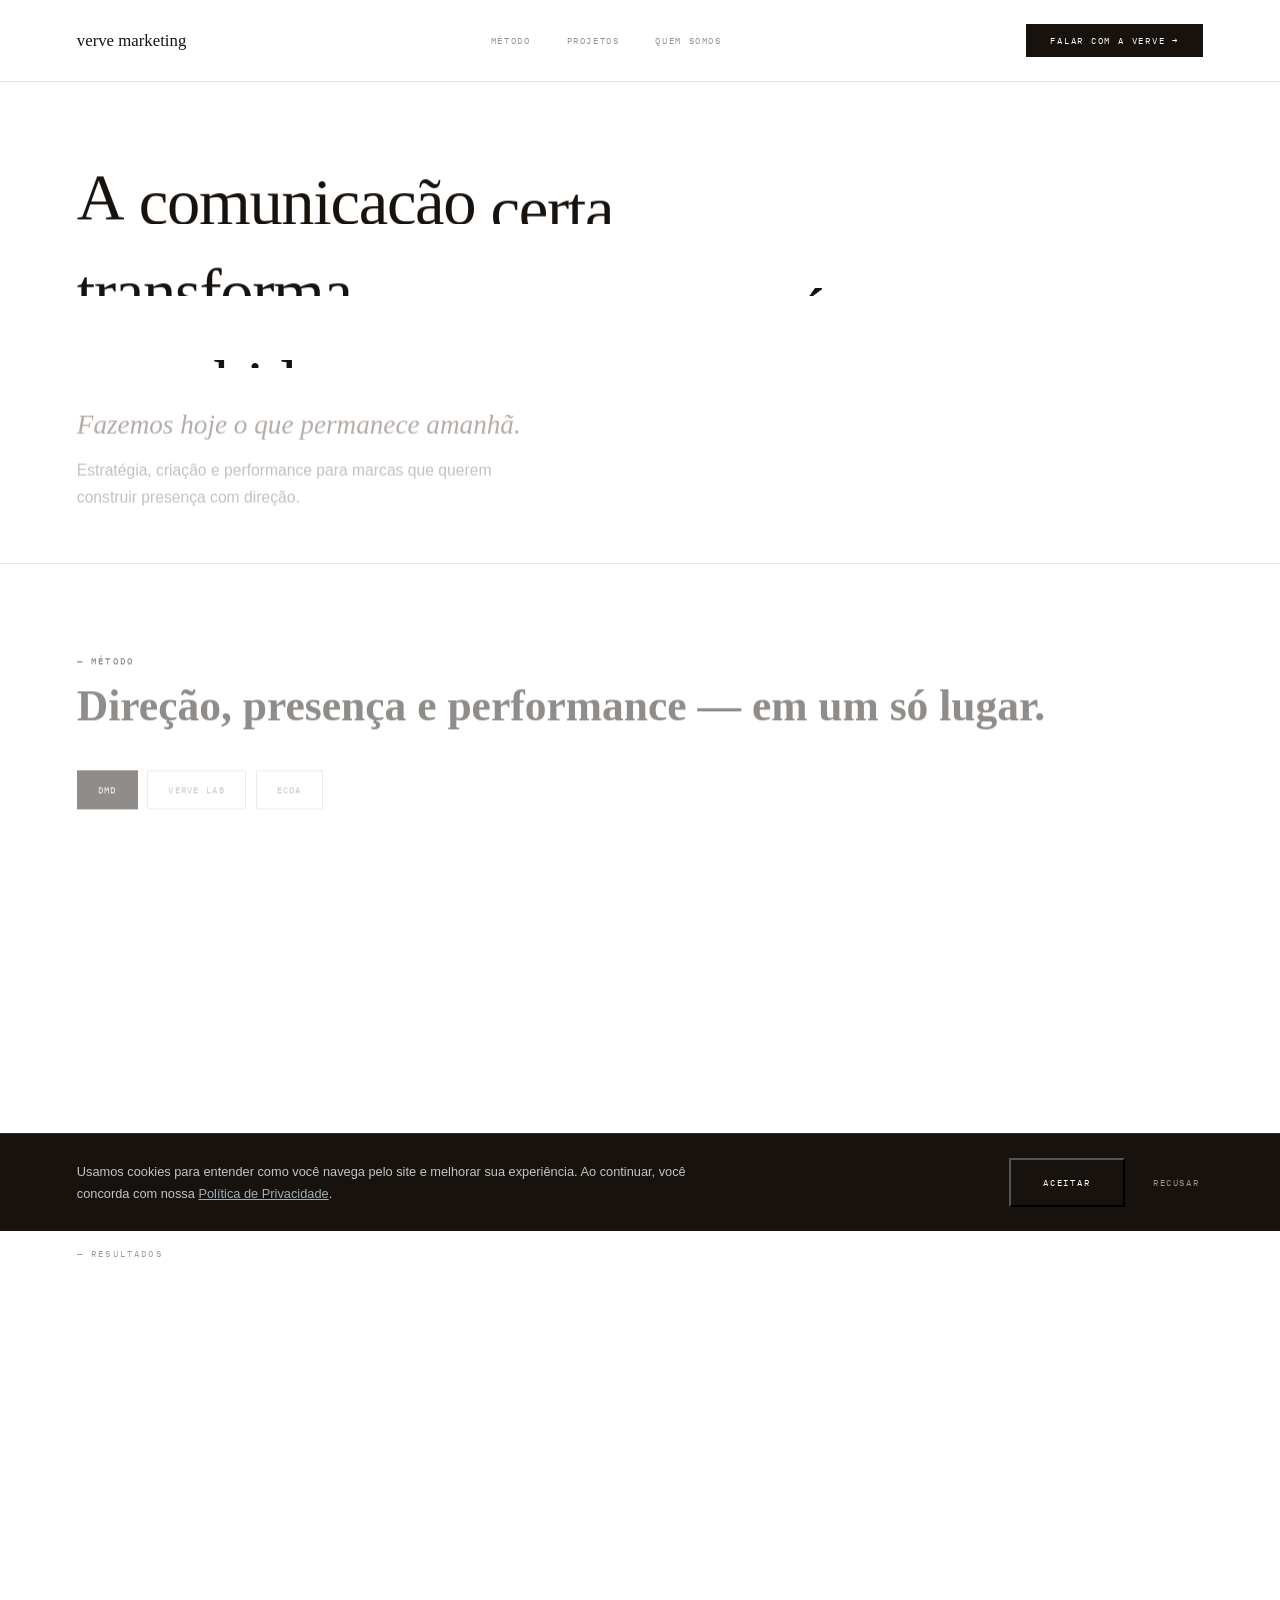
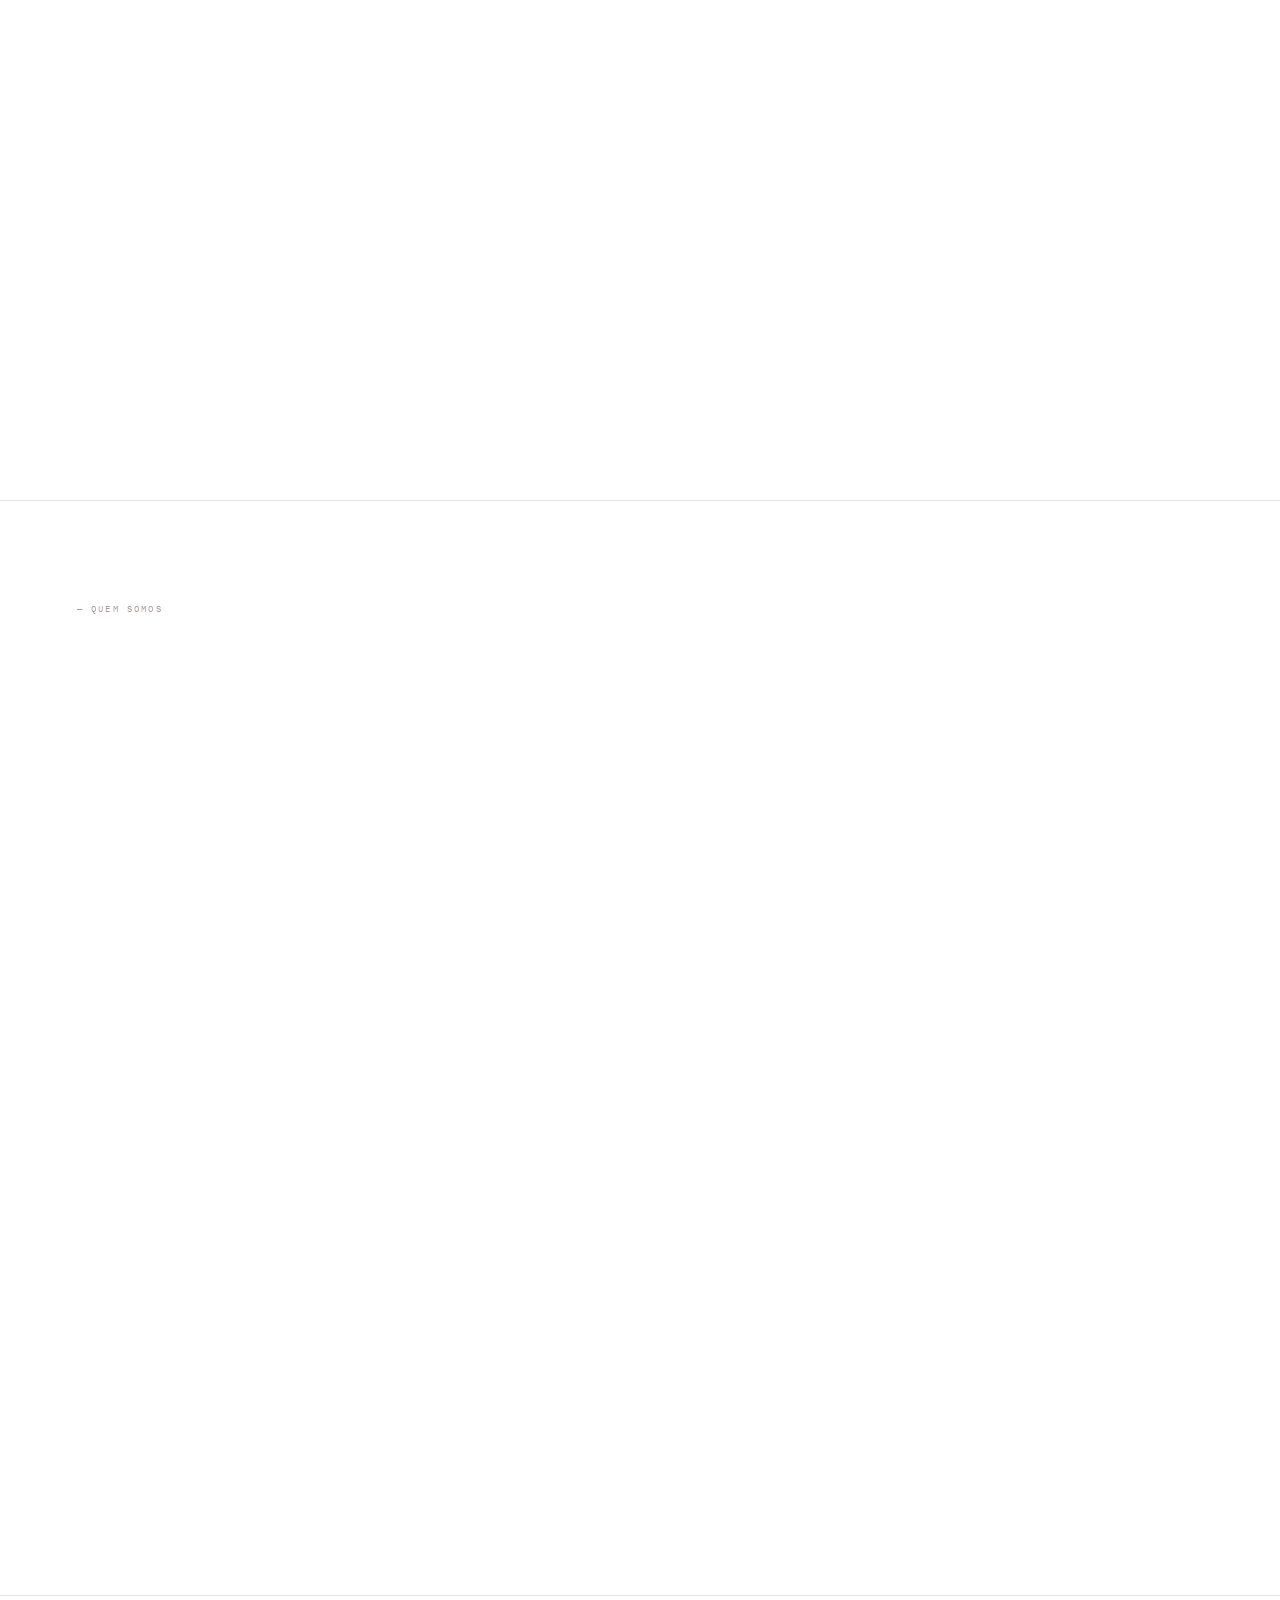
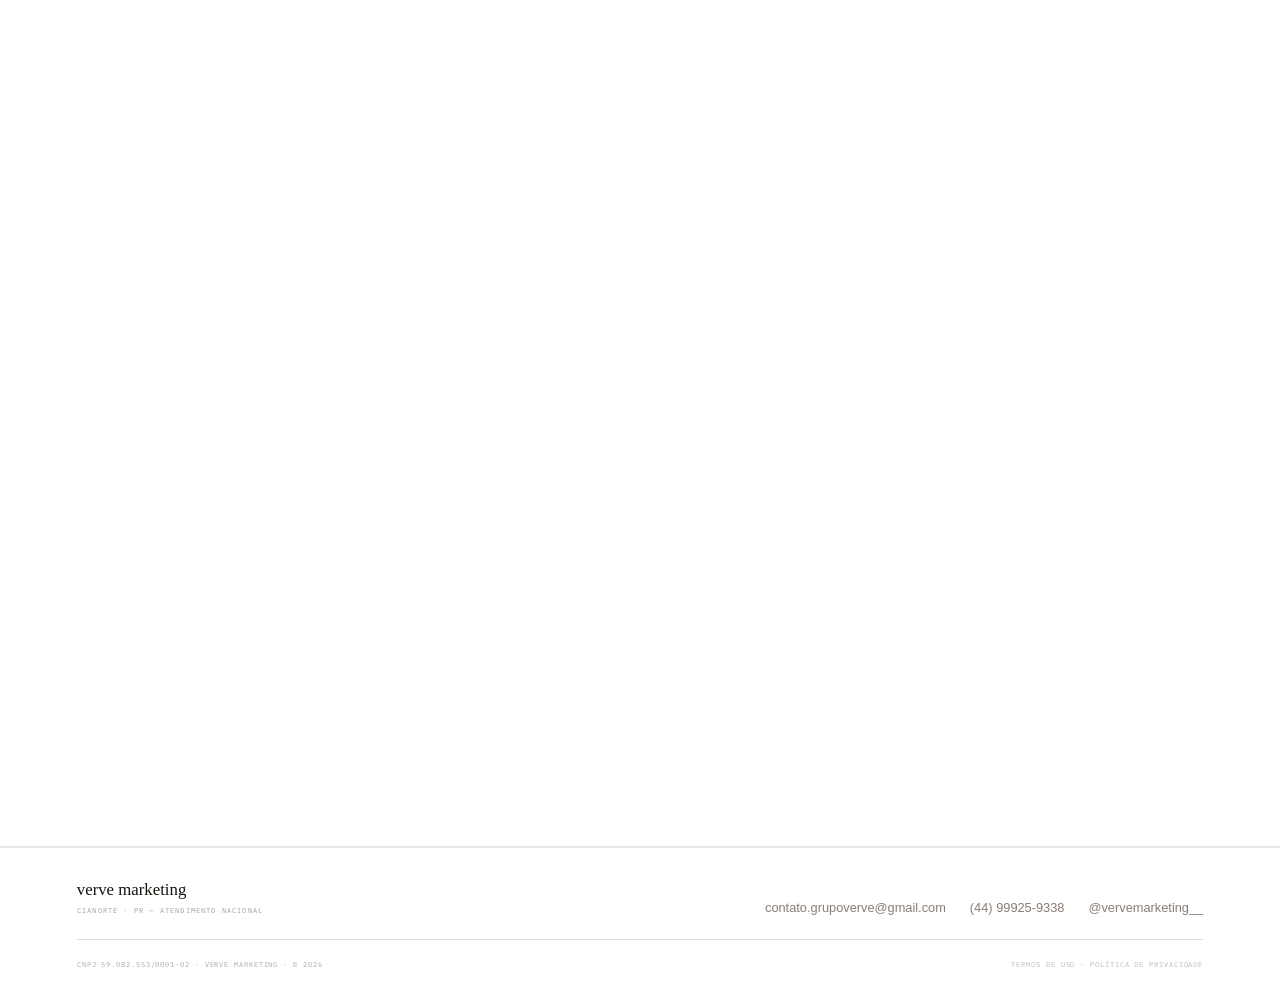
==== commit 78820c2d: "Refina paleta: fundo branco, preto para texto/UI forte, marrom de leve Troca o fundo off-white por b" ====
--- a/como-trabalhamos.html
+++ b/como-trabalhamos.html
@@ -7,7 +7,7 @@
 <link rel="canonical" href="index.html#metodo">
 <title>Verve Marketing</title>
 <link href="https://api.fontshare.com/v2/css?f[]=satoshi@300,400,500,700&display=swap" rel="stylesheet">
-<link href="style.css?v=3" rel="stylesheet">
+<link href="style.css?v=4" rel="stylesheet">
 </head>
 <body style="display:flex;align-items:center;justify-content:center;min-height:100vh;text-align:center;padding:2rem">
   <p style="font-family:'Satoshi',sans-serif;color:var(--marrom);opacity:0.7">Redirecionando para <a href="index.html#metodo" style="color:var(--marrom)">a página de Método</a>…</p>
--- a/style.css
+++ b/style.css
@@ -9,12 +9,13 @@
   --vinho:  #550B18;
   --azul:   #D1E2EC;
   --bege:   #E5D7BC;
-  --off:    #FAF7F2;
+  --off:    #FFFFFF;
+  --preto:  #17120D;
 }
 
 *, *::before, *::after { margin:0; padding:0; box-sizing:border-box; }
 html { scroll-behavior:smooth; }
-body { background:var(--off); font-family:'Satoshi',sans-serif; color:var(--marrom); overflow-x:hidden; }
+body { background:var(--off); font-family:'Satoshi',sans-serif; color:var(--preto); overflow-x:hidden; }
 .qa  { font-family:'Qasbyne','Georgia',serif; }
 .ibm { font-family:'IBM Plex Mono',monospace; }
 
@@ -23,28 +24,28 @@
   position:fixed; top:0; left:0; right:0; z-index:100;
   padding:1.5rem 6vw;
   display:flex; justify-content:space-between; align-items:center;
-  background:rgba(250,247,242,0.96);
+  background:rgba(255,255,255,0.96);
   backdrop-filter:blur(12px);
-  border-bottom:1px solid rgba(74,56,45,0.07);
-}
-.nav-marca { font-family:'Qasbyne','Georgia',serif; font-size:1.05rem; color:var(--marrom); text-decoration:none; }
+  border-bottom:1px solid rgba(23,18,13,0.1);
+}
+.nav-marca { font-family:'Qasbyne','Georgia',serif; font-size:1.05rem; color:var(--preto); text-decoration:none; }
 .nav-cta {
   font-family:'IBM Plex Mono',monospace; font-size:0.56rem;
   letter-spacing:0.2em; text-transform:uppercase;
-  color:var(--azul); background:var(--marrom);
+  color:var(--off); background:var(--preto);
   padding:0.7rem 1.5rem; text-decoration:none; transition:opacity 0.2s;
 }
-.nav-cta:hover { opacity:0.85; }
+.nav-cta:hover { opacity:0.8; }
 
 /* ── NAV · LINKS PRINCIPAIS ── */
 .nav-links { display:flex; align-items:center; gap:2.25rem; }
 .nav-link {
   font-family:'IBM Plex Mono',monospace; font-size:0.56rem;
   letter-spacing:0.18em; text-transform:uppercase;
-  color:var(--marrom); opacity:0.5; text-decoration:none;
+  color:var(--marrom); opacity:0.55; text-decoration:none;
   transition:opacity 0.2s;
 }
-.nav-link:hover, .nav-link.ativo { opacity:1; }
+.nav-link:hover, .nav-link.ativo { opacity:1; color:var(--preto); }
 
 /* ── TÍTULOS · REVEAL POR PALAVRA ── */
 .split-word { display:inline-block; overflow:hidden; vertical-align:top; }
@@ -59,8 +60,8 @@
 .btn, .btn-light {
   transition:opacity 0.25s ease, transform 0.25s ease, box-shadow 0.25s ease;
 }
-.btn:hover { transform:translateY(-2px); box-shadow:0 12px 28px rgba(74,56,45,0.22); }
-.btn-light:hover { transform:translateY(-2px); box-shadow:0 12px 28px rgba(74,56,45,0.16); }
+.btn:hover { transform:translateY(-2px); box-shadow:0 12px 28px rgba(23,18,13,0.22); }
+.btn-light:hover { transform:translateY(-2px); box-shadow:0 12px 28px rgba(23,18,13,0.14); }
 
 @media (prefers-reduced-motion: reduce) {
   .split-word-inner { transform:none; transition:none; }
@@ -70,29 +71,29 @@
 /* ── HERO ── */
 .hero {
   padding:9.5rem 6vw 4rem;
-  border-bottom:1px solid rgba(74,56,45,0.07);
+  border-bottom:1px solid rgba(23,18,13,0.1);
 }
 .hero-headline {
   font-family:'Qasbyne','Georgia',serif;
   font-size:clamp(2.6rem,5.2vw,4.8rem);
-  font-weight:400; color:var(--marrom);
+  font-weight:400; color:var(--preto);
   line-height:1.08; letter-spacing:-0.02em;
   max-width:820px; margin-bottom:1.75rem;
 }
 .hero-tagline-grande {
   font-family:'Qasbyne','Georgia',serif; font-style:italic;
   font-size:clamp(1.2rem,2.6vw,1.7rem); color:var(--marrom);
-  opacity:0.8; margin-bottom:0.85rem; line-height:1.3;
+  opacity:0.85; margin-bottom:0.85rem; line-height:1.3;
 }
 .hero-sub {
   font-size:0.98rem; line-height:1.75;
-  color:var(--marrom); opacity:0.55; max-width:460px;
+  color:var(--marrom); opacity:0.65; max-width:460px;
 }
 .btn {
   display:inline-flex; align-items:center; gap:0.75rem;
   font-family:'IBM Plex Mono',monospace; font-size:0.58rem;
   letter-spacing:0.2em; text-transform:uppercase;
-  color:var(--azul); background:var(--marrom);
+  color:var(--off); background:var(--preto);
   padding:1rem 2rem; text-decoration:none; transition:opacity 0.25s;
   white-space:nowrap;
 }
@@ -113,24 +114,24 @@
 .sec-eyebrow {
   font-family:'IBM Plex Mono',monospace; font-size:0.54rem;
   letter-spacing:0.25em; text-transform:uppercase;
-  color:var(--marrom); opacity:0.4; margin-bottom:1rem;
+  color:var(--marrom); opacity:0.5; margin-bottom:1rem;
 }
 .sec-titulo {
   font-family:'Qasbyne','Georgia',serif;
   font-size:clamp(1.8rem,3.4vw,2.8rem);
-  color:var(--marrom); line-height:1.1; margin-bottom:2.5rem;
+  color:var(--preto); line-height:1.1; margin-bottom:2.5rem;
 }
 
 /* ── MÉTODO (DMD / Verve Lab / ECOA — seletor por abas) ── */
-.metodo { padding:5rem 6vw; border-bottom:1px solid rgba(74,56,45,0.07); }
+.metodo { padding:5rem 6vw; border-bottom:1px solid rgba(23,18,13,0.1); }
 .metodo-tabs { display:flex; gap:0.6rem; flex-wrap:wrap; margin-bottom:0; }
 .metodo-tab {
-  cursor:pointer; border:0.5px solid rgba(74,56,45,0.2); background:none;
+  cursor:pointer; border:1px solid rgba(23,18,13,0.25); background:none;
   font-family:'IBM Plex Mono',monospace; font-size:0.58rem; letter-spacing:0.14em; text-transform:uppercase;
-  color:var(--marrom); opacity:0.55; padding:0.75rem 1.25rem; transition:all 0.2s;
-}
-.metodo-tab:hover { opacity:0.85; }
-.metodo-tab.ativo { background:var(--marrom); color:var(--off); opacity:1; border-color:var(--marrom); }
+  color:var(--marrom); opacity:0.6; padding:0.75rem 1.25rem; transition:all 0.2s;
+}
+.metodo-tab:hover { opacity:0.9; border-color:rgba(23,18,13,0.5); }
+.metodo-tab.ativo { background:var(--preto); color:var(--off); opacity:1; border-color:var(--preto); }
 .metodo-painel { max-width:760px; margin-top:3rem; }
 .metodo-conteudo { animation:metodo-fade 0.4s ease; }
 @keyframes metodo-fade { from { opacity:0; transform:translateY(8px); } to { opacity:1; transform:translateY(0); } }
@@ -140,13 +141,13 @@
   padding:0.5rem 0.85rem; display:inline-block;
   background:var(--azul); color:var(--marrom); margin-bottom:1.25rem;
 }
-.metodo-nome { font-family:'Qasbyne','Georgia',serif; font-size:clamp(1.8rem,3.6vw,2.6rem); color:var(--marrom); line-height:1; margin-bottom:1.25rem; }
-.metodo-texto { font-size:0.92rem; line-height:1.85; color:var(--marrom); opacity:0.65; max-width:520px; margin-bottom:1.5rem; }
+.metodo-nome { font-family:'Qasbyne','Georgia',serif; font-size:clamp(1.8rem,3.6vw,2.6rem); color:var(--preto); line-height:1; margin-bottom:1.25rem; }
+.metodo-texto { font-size:0.92rem; line-height:1.85; color:var(--marrom); opacity:0.75; max-width:520px; margin-bottom:1.5rem; }
 .metodo-chips { display:flex; flex-wrap:wrap; gap:0.6rem; }
-.modulo-tag { font-size:0.78rem; padding:0.5rem 0.85rem; background:rgba(74,56,45,0.05); color:var(--marrom); }
+.modulo-tag { font-size:0.78rem; padding:0.5rem 0.85rem; border:1px solid rgba(23,18,13,0.15); color:var(--marrom); }
 .metodo-planos { display:grid; grid-template-columns:1fr 1fr; gap:2.5rem; margin-top:0.5rem; }
-.metodo-plano-nome { font-family:'Qasbyne','Georgia',serif; font-size:1.1rem; color:var(--marrom); display:block; margin-bottom:0.5rem; }
-.metodo-plano-texto { font-size:0.85rem; line-height:1.7; color:var(--marrom); opacity:0.6; }
+.metodo-plano-nome { font-family:'Qasbyne','Georgia',serif; font-size:1.1rem; color:var(--preto); display:block; margin-bottom:0.5rem; }
+.metodo-plano-texto { font-size:0.85rem; line-height:1.7; color:var(--marrom); opacity:0.7; }
 
 @media (prefers-reduced-motion: reduce) {
   .metodo-conteudo { animation:none; }
@@ -160,19 +161,19 @@
   position:absolute; transform:translate(-50%,-50%);
   width:3rem; height:3rem; border-radius:50%;
   display:flex; align-items:center; justify-content:center;
-  background:var(--off); border:1.5px solid rgba(74,56,45,0.3); cursor:pointer;
-  font-size:1.1rem; color:var(--marrom);
+  background:var(--off); border:1.5px solid rgba(23,18,13,0.4); cursor:pointer;
+  font-size:1.1rem; color:var(--preto);
   transition:background 0.3s ease, color 0.3s ease, border-color 0.3s ease, transform 0.2s ease;
 }
-.ecoa-no:hover { transform:translate(-50%,-50%) scale(1.08); }
+.ecoa-no:hover { transform:translate(-50%,-50%) scale(1.08); border-color:var(--vinho); }
 .ecoa-no.ativo { background:var(--vinho); border-color:var(--vinho); color:var(--off); }
 .ecoa-centro {
   position:absolute; top:50%; left:50%; transform:translate(-50%,-50%);
   font-size:0.46rem; letter-spacing:0.14em; text-transform:uppercase;
-  color:var(--marrom); opacity:0.35; text-align:center; line-height:1.6;
-}
-.ecoa-painel-n { font-size:0.6rem; letter-spacing:0.2em; text-transform:uppercase; color:var(--vinho); opacity:0.85; display:block; margin-bottom:0.85rem; }
-.ecoa-painel-texto { font-size:0.95rem; line-height:1.75; color:var(--marrom); opacity:0.7; max-width:420px; }
+  color:var(--marrom); opacity:0.4; text-align:center; line-height:1.6;
+}
+.ecoa-painel-n { font-size:0.6rem; letter-spacing:0.2em; text-transform:uppercase; color:var(--vinho); opacity:0.9; display:block; margin-bottom:0.85rem; }
+.ecoa-painel-texto { font-size:0.95rem; line-height:1.75; color:var(--marrom); opacity:0.8; max-width:420px; }
 
 @media (prefers-reduced-motion: reduce) {
   .ecoa-no { transition:none; }
@@ -180,126 +181,128 @@
 }
 
 /* ── PROJETOS · CARROSSEL ── */
-.projetos { padding:5rem 6vw; border-bottom:1px solid rgba(74,56,45,0.07); }
+.projetos { padding:5rem 6vw; border-bottom:1px solid rgba(23,18,13,0.1); }
 .projetos-carrossel { position:relative; }
 .projetos-track {
   display:flex; gap:1.5rem; overflow-x:auto; scroll-snap-type:x mandatory;
-  -webkit-overflow-scrolling:touch; padding-bottom:0.5rem;
+  -webkit-overflow-scrolling:touch; padding:0.25rem 0.25rem 0.75rem;
   scrollbar-width:none;
 }
 .projetos-track::-webkit-scrollbar { display:none; }
-.projeto-card { flex:0 0 min(420px,82vw); scroll-snap-align:start; display:flex; flex-direction:column; gap:1rem; }
-.caso-img { aspect-ratio:4/3; background:rgba(74,56,45,0.04); overflow:hidden; position:relative; }
+.projeto-card {
+  flex:0 0 min(420px,82vw); scroll-snap-align:start;
+  display:flex; flex-direction:column; gap:1rem;
+  border:1px solid rgba(23,18,13,0.14); padding:1.25rem;
+}
+.caso-img { aspect-ratio:4/3; background:rgba(23,18,13,0.04); overflow:hidden; position:relative; }
 .caso-img img { width:100%; height:100%; object-fit:cover; display:block; }
 .caso-tag { font-family:'IBM Plex Mono',monospace; font-size:0.52rem; letter-spacing:0.14em; text-transform:uppercase; background:var(--azul); color:var(--marrom); padding:0.4rem 0.7rem; align-self:flex-start; }
-.caso-nome { font-family:'Qasbyne','Georgia',serif; font-size:1.5rem; color:var(--marrom); text-transform:uppercase; letter-spacing:-0.01em; }
-.caso-texto { font-size:0.85rem; line-height:1.7; color:var(--marrom); opacity:0.6; }
+.caso-nome { font-family:'Qasbyne','Georgia',serif; font-size:1.5rem; color:var(--preto); text-transform:uppercase; letter-spacing:-0.01em; }
+.caso-texto { font-size:0.85rem; line-height:1.7; color:var(--marrom); opacity:0.7; }
 .caso-indicadores { display:grid; grid-template-columns:repeat(auto-fit,minmax(130px,1fr)); gap:0.6rem; }
-.caso-indicador { border-left:3px solid var(--vinho); background:rgba(85,11,24,0.04); padding:0.9rem 1rem; }
+.caso-indicador { border:1px solid rgba(85,11,24,0.2); border-left:3px solid var(--vinho); background:rgba(85,11,24,0.04); padding:0.9rem 1rem; }
 .caso-indicador-valor { font-family:'Qasbyne','Georgia',serif; font-size:2rem; color:var(--vinho); display:block; margin-bottom:0.3rem; line-height:1; }
-.caso-indicador-label { font-family:'IBM Plex Mono',monospace; font-size:0.46rem; letter-spacing:0.1em; text-transform:uppercase; color:var(--marrom); opacity:0.5; }
+.caso-indicador-label { font-family:'IBM Plex Mono',monospace; font-size:0.46rem; letter-spacing:0.1em; text-transform:uppercase; color:var(--marrom); opacity:0.6; }
 .carrossel-setas { display:flex; gap:0.6rem; justify-content:flex-end; margin-top:1.5rem; }
 .carrossel-seta {
-  width:2.75rem; height:2.75rem; border:0.5px solid rgba(74,56,45,0.25); background:none; cursor:pointer;
-  font-size:1rem; color:var(--marrom); transition:background 0.2s ease, color 0.2s ease;
-}
-.carrossel-seta:hover { background:var(--marrom); color:var(--off); }
+  width:2.75rem; height:2.75rem; border:1px solid rgba(23,18,13,0.3); background:none; cursor:pointer;
+  font-size:1rem; color:var(--preto); transition:background 0.2s ease, color 0.2s ease, border-color 0.2s ease;
+}
+.carrossel-seta:hover { background:var(--preto); color:var(--off); border-color:var(--preto); }
 
 /* ── QUEM SOMOS (Bruna / Thalles) ── */
-.sobre { padding:5rem 6vw; border-bottom:1px solid rgba(74,56,45,0.07); }
+.sobre { padding:5rem 6vw; border-bottom:1px solid rgba(23,18,13,0.1); }
 .fundadores-grid { display:grid; grid-template-columns:1fr 1fr; gap:1.5rem; }
-.fundador { background:rgba(74,56,45,0.03); border:0.5px solid rgba(74,56,45,0.08); overflow:hidden; }
-.fundador-img { aspect-ratio:4/5; overflow:hidden; background:rgba(74,56,45,0.04); }
+.fundador { border:1px solid rgba(23,18,13,0.14); overflow:hidden; }
+.fundador-img { aspect-ratio:4/5; overflow:hidden; background:rgba(23,18,13,0.04); }
 .fundador-img img { width:100%; height:100%; object-fit:cover; display:block; }
 .fundador-top { display:flex; align-items:center; justify-content:space-between; gap:0.75rem; margin:1.5rem 1.5rem 0.75rem; }
-.fundador-nome { font-family:'Qasbyne','Georgia',serif; font-size:1.3rem; color:var(--marrom); }
+.fundador-nome { font-family:'Qasbyne','Georgia',serif; font-size:1.3rem; color:var(--preto); }
 .fundador-tag { font-family:'IBM Plex Mono',monospace; font-size:0.48rem; letter-spacing:0.12em; text-transform:uppercase; background:var(--azul); color:var(--marrom); padding:0.35rem 0.6rem; white-space:nowrap; }
-.fundador-texto { font-size:0.85rem; line-height:1.7; color:var(--marrom); opacity:0.6; margin:0 1.5rem 1.5rem; }
+.fundador-texto { font-size:0.85rem; line-height:1.7; color:var(--marrom); opacity:0.7; margin:0 1.5rem 1.5rem; }
 
 /* ── FORMULÁRIO (Contato) ── */
-.modulo { padding:5rem 6vw; }
+.modulo { padding:5rem 6vw; border-bottom:1px solid rgba(23,18,13,0.1); }
 .modulo-card { max-width:620px; margin:0 auto; }
-.modulo.bege { background:var(--bege); }
-.modulo-label { font-family:'IBM Plex Mono',monospace; font-size:0.52rem; letter-spacing:0.16em; text-transform:uppercase; color:var(--marrom); opacity:0.5; display:block; margin-bottom:0.85rem; }
-.modulo-nome { font-family:'Qasbyne','Georgia',serif; font-size:clamp(1.6rem,3.6vw,2.2rem); color:var(--marrom); line-height:1.2; }
-.modulo-texto { font-size:0.92rem; line-height:1.85; color:var(--marrom); opacity:0.65; }
-.modulo-quote { font-family:'Qasbyne','Georgia',serif; font-style:italic; color:var(--marrom); line-height:1.5; }
+.modulo-label { font-family:'IBM Plex Mono',monospace; font-size:0.52rem; letter-spacing:0.16em; text-transform:uppercase; color:var(--marrom); opacity:0.55; display:block; margin-bottom:0.85rem; }
+.modulo-nome { font-family:'Qasbyne','Georgia',serif; font-size:clamp(1.6rem,3.6vw,2.2rem); color:var(--preto); line-height:1.2; }
+.modulo-texto { font-size:0.92rem; line-height:1.85; color:var(--marrom); opacity:0.75; }
+.modulo-quote { font-family:'Qasbyne','Georgia',serif; font-style:italic; color:var(--preto); line-height:1.5; }
 .form-campo { display:flex; flex-direction:column; gap:0.5rem; margin-bottom:1.75rem; }
-.form-label { font-family:'IBM Plex Mono',monospace; font-size:0.52rem; letter-spacing:0.16em; text-transform:uppercase; color:var(--marrom); opacity:0.55; }
+.form-label { font-family:'IBM Plex Mono',monospace; font-size:0.52rem; letter-spacing:0.16em; text-transform:uppercase; color:var(--marrom); opacity:0.6; }
 .form-input {
-  background:none; border:none; border-bottom:1px solid rgba(74,56,45,0.25);
-  color:var(--marrom); font-family:'Satoshi',sans-serif; font-size:0.95rem;
+  background:none; border:none; border-bottom:1px solid rgba(23,18,13,0.3);
+  color:var(--preto); font-family:'Satoshi',sans-serif; font-size:0.95rem;
   padding:0.6rem 0; transition:border-color 0.2s;
 }
-.form-input:focus { outline:none; border-bottom-color:var(--marrom); }
-.form-input::placeholder { color:rgba(74,56,45,0.35); }
+.form-input:focus { outline:none; border-bottom-color:var(--preto); }
+.form-input::placeholder { color:rgba(23,18,13,0.35); }
 .btn-light {
   display:inline-flex; align-items:center; gap:0.75rem;
   font-family:'IBM Plex Mono',monospace; font-size:0.58rem;
   letter-spacing:0.2em; text-transform:uppercase;
-  color:var(--marrom); background:var(--azul);
-  padding:1.1rem 2.5rem; text-decoration:none; transition:opacity 0.25s;
-  border:none; cursor:pointer;
-}
-.btn-light:hover { opacity:0.85; }
-
-/* ── FOOTER ──
-   Fundo azul (não marrom) para não empilhar massas escuras em sequência. */
-footer { background:var(--azul); padding:2rem 6vw; }
+  color:var(--preto); background:none;
+  padding:1.1rem 2.5rem; text-decoration:none; transition:all 0.25s;
+  border:1px solid var(--preto); cursor:pointer;
+}
+.btn-light:hover { background:var(--preto); color:var(--off); }
+
+/* ── FOOTER ── */
+footer { background:var(--off); padding:2rem 6vw; border-top:1px solid rgba(23,18,13,0.1); }
 .footer-top {
   display:flex; flex-wrap:wrap; align-items:flex-end; justify-content:space-between;
   gap:1.25rem; padding-bottom:1.5rem;
-  border-bottom:0.5px solid rgba(74,56,45,0.14);
-}
-.footer-marca-nome { font-family:'Qasbyne','Georgia',serif; font-size:1.05rem; color:var(--marrom); margin-bottom:0.3rem; }
-.footer-tagline { font-family:'IBM Plex Mono',monospace; font-size:0.46rem; letter-spacing:0.16em; text-transform:uppercase; color:var(--marrom); opacity:0.45; }
+  border-bottom:0.5px solid rgba(23,18,13,0.14);
+}
+.footer-marca-nome { font-family:'Qasbyne','Georgia',serif; font-size:1.05rem; color:var(--preto); margin-bottom:0.3rem; }
+.footer-tagline { font-family:'IBM Plex Mono',monospace; font-size:0.46rem; letter-spacing:0.16em; text-transform:uppercase; color:var(--marrom); opacity:0.5; }
 .footer-contato { display:flex; flex-wrap:wrap; gap:0.3rem 1.5rem; }
-.footer-link { display:inline-block; font-size:0.8rem; color:var(--marrom); opacity:0.6; text-decoration:none; transition:opacity 0.2s; }
-.footer-link:hover { opacity:1; }
+.footer-link { display:inline-block; font-size:0.8rem; color:var(--marrom); opacity:0.65; text-decoration:none; transition:opacity 0.2s; }
+.footer-link:hover { opacity:1; color:var(--preto); }
 .footer-bottom { display:flex; justify-content:space-between; align-items:center; padding-top:1.25rem; flex-wrap:wrap; gap:0.6rem; }
-.footer-cnpj { font-family:'IBM Plex Mono',monospace; font-size:0.44rem; letter-spacing:0.13em; text-transform:uppercase; color:var(--marrom); opacity:0.4; }
-.footer-cnpj .footer-link { font-size:0.44rem; letter-spacing:0.13em; text-transform:uppercase; opacity:0.75; font-family:'IBM Plex Mono',monospace; }
+.footer-cnpj { font-family:'IBM Plex Mono',monospace; font-size:0.44rem; letter-spacing:0.13em; text-transform:uppercase; color:var(--marrom); opacity:0.45; }
+.footer-cnpj .footer-link { font-size:0.44rem; letter-spacing:0.13em; text-transform:uppercase; opacity:0.8; font-family:'IBM Plex Mono',monospace; }
 
 /* ── PÁGINAS LEGAIS (Termos de Uso / Privacidade) ── */
-.legal-hero { padding:11rem 6vw 3rem; border-bottom:1px solid rgba(74,56,45,0.07); }
-.legal-updated { font-family:'IBM Plex Mono',monospace; font-size:0.54rem; letter-spacing:0.18em; text-transform:uppercase; color:var(--marrom); opacity:0.35; margin-top:1rem; }
+.legal-hero { padding:11rem 6vw 3rem; border-bottom:1px solid rgba(23,18,13,0.1); }
+.legal-updated { font-family:'IBM Plex Mono',monospace; font-size:0.54rem; letter-spacing:0.18em; text-transform:uppercase; color:var(--marrom); opacity:0.4; margin-top:1rem; }
 .legal-body { padding:4rem 6vw 8rem; max-width:760px; margin:0 auto; }
 .legal-body h2 {
   font-family:'Qasbyne','Georgia',serif; font-size:1.35rem;
-  color:var(--marrom); margin-top:3rem; margin-bottom:1rem;
+  color:var(--preto); margin-top:3rem; margin-bottom:1rem;
 }
 .legal-body h2:first-child { margin-top:0; }
-.legal-body p { font-size:0.92rem; line-height:1.9; color:var(--marrom); opacity:0.65; margin-bottom:1.25rem; }
+.legal-body p { font-size:0.92rem; line-height:1.9; color:var(--marrom); opacity:0.75; margin-bottom:1.25rem; }
 .legal-body ul { margin:0 0 1.25rem 1.25rem; }
-.legal-body li { font-size:0.92rem; line-height:1.85; color:var(--marrom); opacity:0.65; margin-bottom:0.5rem; }
-.legal-body strong { color:var(--marrom); opacity:0.9; font-weight:500; }
+.legal-body li { font-size:0.92rem; line-height:1.85; color:var(--marrom); opacity:0.75; margin-bottom:0.5rem; }
+.legal-body strong { color:var(--preto); opacity:0.9; font-weight:500; }
 .legal-back {
   display:inline-block; font-family:'IBM Plex Mono',monospace; font-size:0.56rem;
-  letter-spacing:0.18em; text-transform:uppercase; color:var(--marrom); opacity:0.4;
+  letter-spacing:0.18em; text-transform:uppercase; color:var(--marrom); opacity:0.5;
   text-decoration:none; margin-bottom:2rem; transition:opacity 0.2s;
 }
-.legal-back:hover { opacity:0.75; }
+.legal-back:hover { opacity:0.85; }
 
 /* ── LGPD · BANNER DE COOKIES ── */
 .cookie-bar {
   position:fixed; left:0; right:0; bottom:-100%; z-index:200;
-  background:var(--marrom);
+  background:var(--preto);
   padding:1.5rem 6vw;
   display:flex; flex-wrap:wrap; gap:1.5rem; align-items:center; justify-content:space-between;
   transition:bottom 0.5s ease;
-  border-top:1px solid rgba(228,215,188,0.15);
+  border-top:1px solid rgba(255,255,255,0.1);
 }
 .cookie-bar.show { bottom:0; }
-.cookie-texto { font-size:0.8rem; line-height:1.7; color:var(--bege); opacity:0.75; max-width:640px; }
+.cookie-texto { font-size:0.8rem; line-height:1.7; color:var(--off); opacity:0.75; max-width:640px; }
 .cookie-texto a { color:var(--azul); text-decoration:underline; }
 .cookie-acoes { display:flex; gap:0.5rem 1.5rem; align-items:center; flex-shrink:0; flex-wrap:wrap; }
 .cookie-recusar {
   background:none; border:none; cursor:pointer;
   font-family:'IBM Plex Mono',monospace; font-size:0.56rem;
   letter-spacing:0.18em; text-transform:uppercase;
-  color:var(--bege); opacity:0.5; padding:1rem 0.25rem; transition:opacity 0.2s;
-}
-.cookie-recusar:hover { opacity:0.85; }
+  color:var(--off); opacity:0.55; padding:1rem 0.25rem; transition:opacity 0.2s;
+}
+.cookie-recusar:hover { opacity:0.9; }
 
 @media (prefers-reduced-motion: reduce) {
   .cookie-bar { transition:none; }
@@ -309,8 +312,8 @@
 .tab-bar {
   display:none;
   position:fixed; top:auto; bottom:0; left:0; right:0; z-index:100;
-  background:rgba(250,247,242,0.97); backdrop-filter:blur(12px);
-  border-top:1px solid rgba(74,56,45,0.08); border-bottom:none;
+  background:rgba(255,255,255,0.97); backdrop-filter:blur(12px);
+  border-top:1px solid rgba(23,18,13,0.12); border-bottom:none;
   padding:0 0 env(safe-area-inset-bottom,0px);
 }
 .tab-bar-grid { display:flex; max-width:420px; margin:0 auto; }
@@ -318,11 +321,11 @@
   flex:1; display:flex; flex-direction:column; align-items:center; justify-content:center;
   gap:0.3rem; padding:0.85rem 0.25rem; text-decoration:none;
   font-family:'IBM Plex Mono',monospace; font-size:0.5rem; letter-spacing:0.1em; text-transform:uppercase;
-  color:var(--marrom); opacity:0.45;
-}
-.tab-item-marca { width:5px; height:5px; border-radius:50%; background:var(--marrom); opacity:0.3; }
-.tab-item.ativo { opacity:1; }
-.tab-item.ativo .tab-item-marca { opacity:1; background:var(--marrom); }
+  color:var(--marrom); opacity:0.5;
+}
+.tab-item-marca { width:5px; height:5px; border-radius:50%; background:var(--marrom); opacity:0.35; }
+.tab-item.ativo { opacity:1; color:var(--preto); }
+.tab-item.ativo .tab-item-marca { opacity:1; background:var(--preto); }
 
 /* ── TRANSIÇÃO ENTRE PÁGINAS ── */
 body { opacity:1; transition:opacity 0.22s ease; }
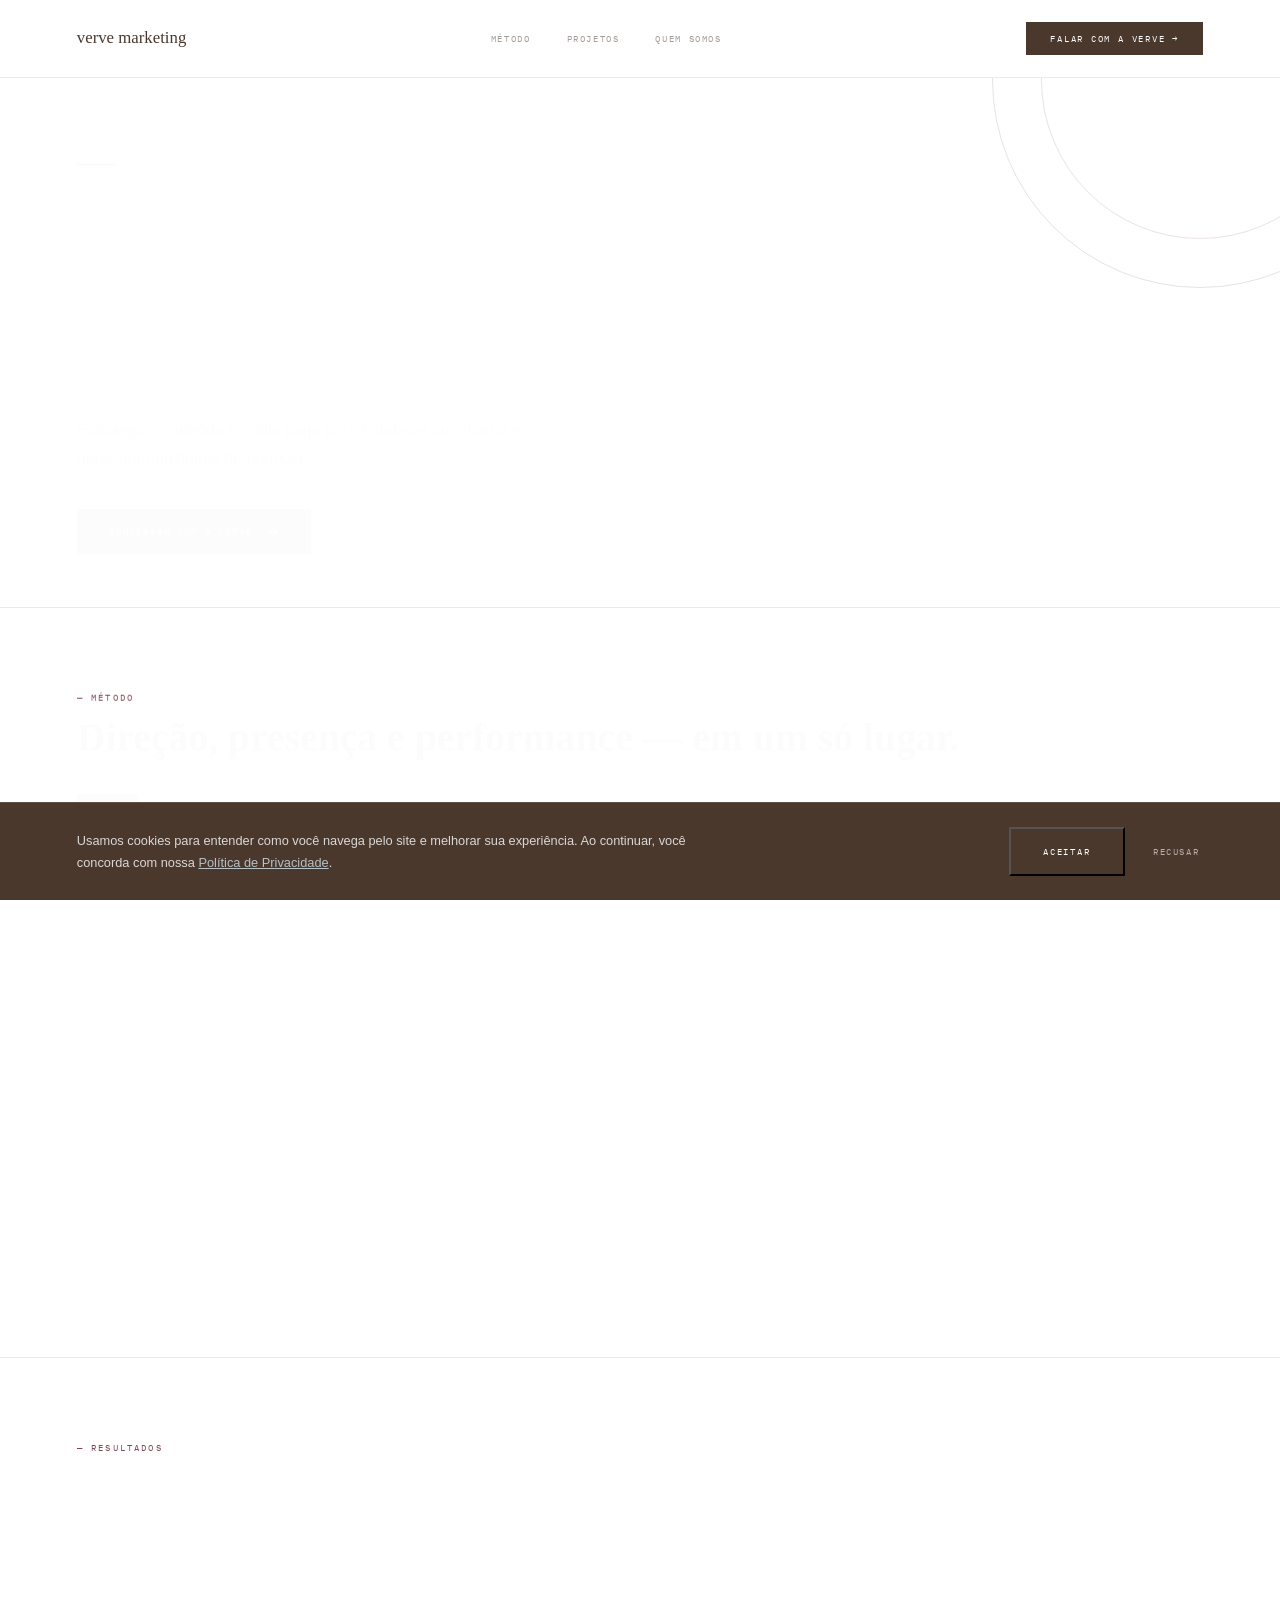
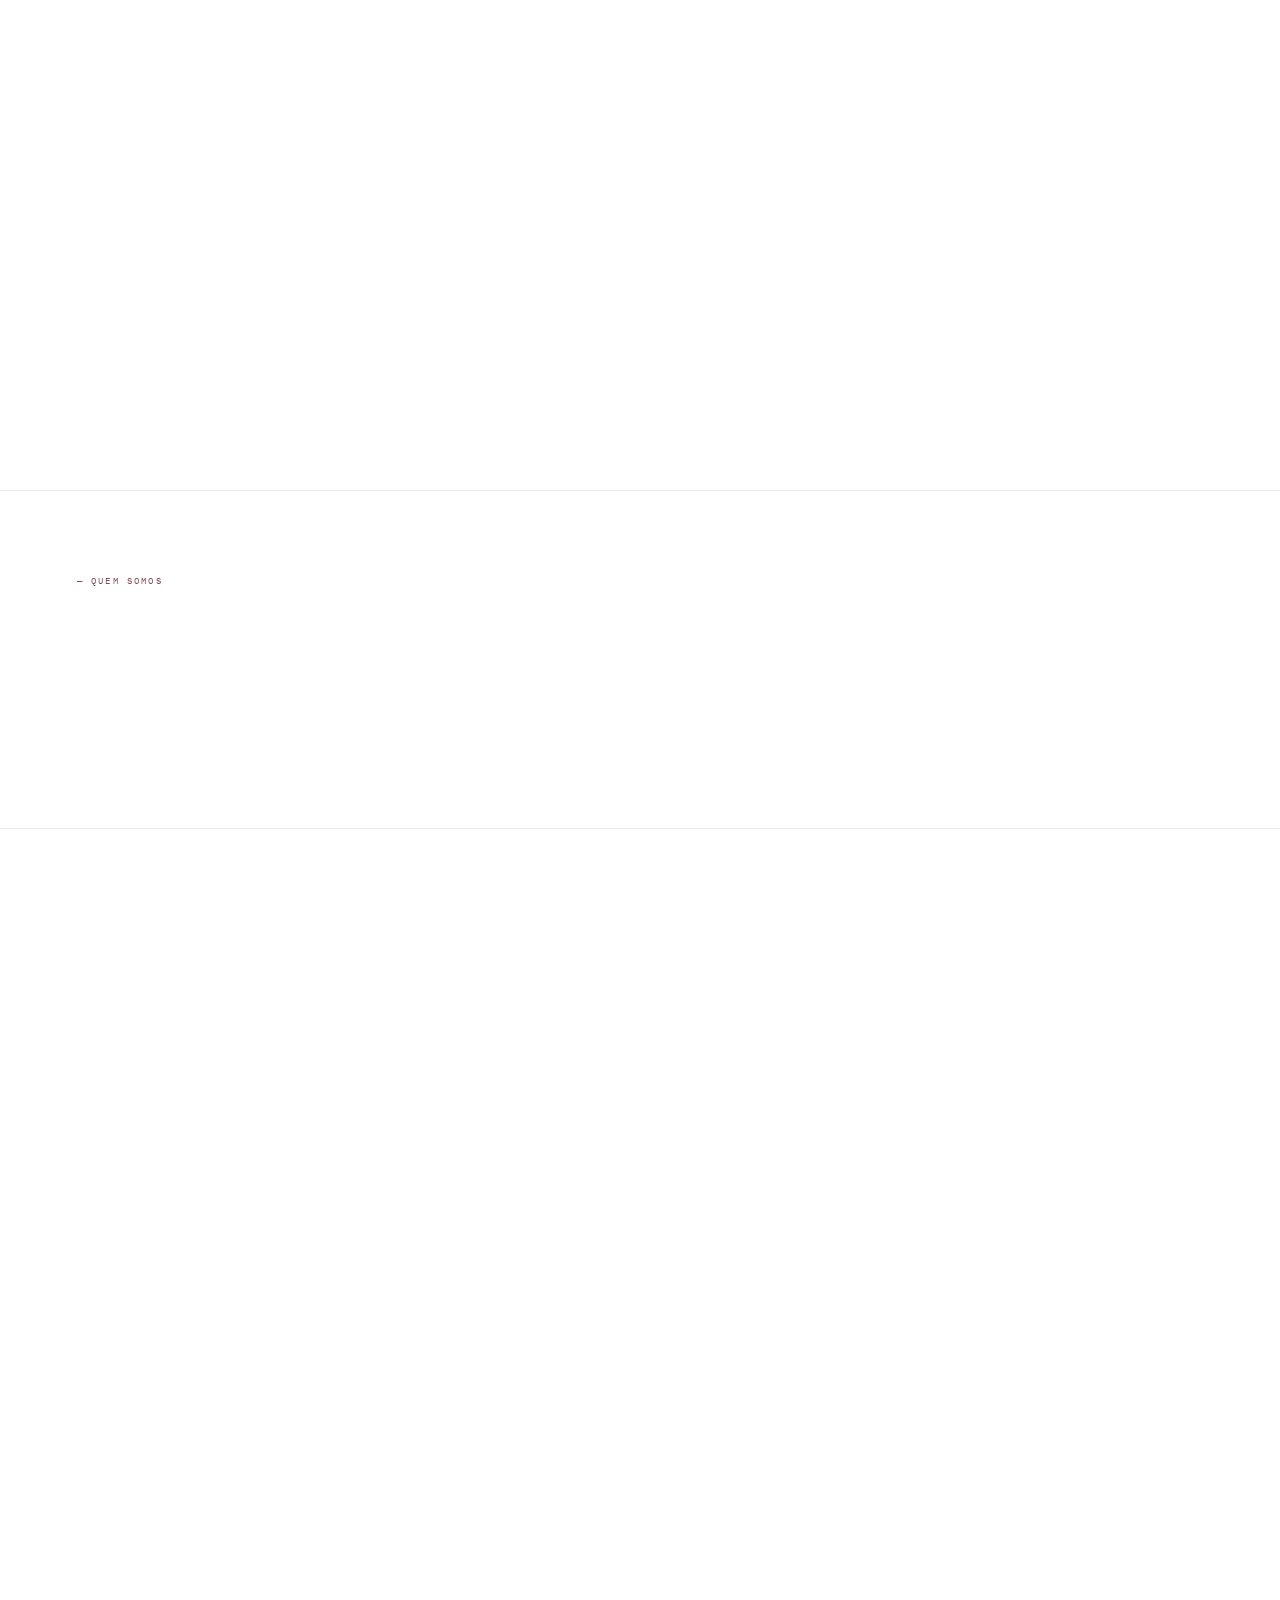
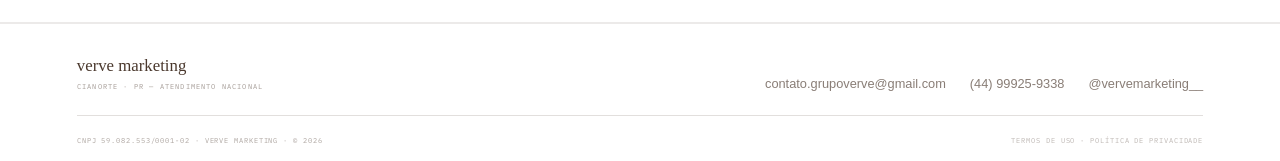
==== commit 1a796892: "Refinamento visual e de experiência: marrom de volta, diagramas exclusivos por solução, projetos e f" ====
--- a/como-trabalhamos.html
+++ b/como-trabalhamos.html
@@ -7,7 +7,7 @@
 <link rel="canonical" href="index.html#metodo">
 <title>Verve Marketing</title>
 <link href="https://api.fontshare.com/v2/css?f[]=satoshi@300,400,500,700&display=swap" rel="stylesheet">
-<link href="style.css?v=4" rel="stylesheet">
+<link href="style.css?v=5" rel="stylesheet">
 </head>
 <body style="display:flex;align-items:center;justify-content:center;min-height:100vh;text-align:center;padding:2rem">
   <p style="font-family:'Satoshi',sans-serif;color:var(--marrom);opacity:0.7">Redirecionando para <a href="index.html#metodo" style="color:var(--marrom)">a página de Método</a>…</p>
--- a/style.css
+++ b/style.css
@@ -15,37 +15,38 @@
 
 *, *::before, *::after { margin:0; padding:0; box-sizing:border-box; }
 html { scroll-behavior:smooth; }
-body { background:var(--off); font-family:'Satoshi',sans-serif; color:var(--preto); overflow-x:hidden; }
+body { background:var(--off); font-family:'Satoshi',sans-serif; color:var(--marrom); overflow-x:hidden; }
 .qa  { font-family:'Qasbyne','Georgia',serif; }
 .ibm { font-family:'IBM Plex Mono',monospace; }
 
 /* ── NAV ── */
 nav {
   position:fixed; top:0; left:0; right:0; z-index:100;
-  padding:1.5rem 6vw;
+  padding:1.35rem 6vw;
   display:flex; justify-content:space-between; align-items:center;
-  background:rgba(255,255,255,0.96);
+  background:rgba(255,255,255,0.94);
   backdrop-filter:blur(12px);
-  border-bottom:1px solid rgba(23,18,13,0.1);
-}
-.nav-marca { font-family:'Qasbyne','Georgia',serif; font-size:1.05rem; color:var(--preto); text-decoration:none; }
+  border-bottom:1px solid rgba(74,56,45,0.1);
+}
+.nav-marca { font-family:'Qasbyne','Georgia',serif; font-size:1.05rem; color:var(--marrom); text-decoration:none; }
 .nav-cta {
   font-family:'IBM Plex Mono',monospace; font-size:0.56rem;
   letter-spacing:0.2em; text-transform:uppercase;
-  color:var(--off); background:var(--preto);
-  padding:0.7rem 1.5rem; text-decoration:none; transition:opacity 0.2s;
-}
-.nav-cta:hover { opacity:0.8; }
+  color:var(--off); background:var(--marrom);
+  padding:0.7rem 1.5rem; text-decoration:none; transition:opacity 0.2s, transform 0.15s;
+}
+.nav-cta:hover { opacity:0.85; }
+.nav-cta:active { transform:scale(0.97); }
 
 /* ── NAV · LINKS PRINCIPAIS ── */
 .nav-links { display:flex; align-items:center; gap:2.25rem; }
 .nav-link {
   font-family:'IBM Plex Mono',monospace; font-size:0.56rem;
   letter-spacing:0.18em; text-transform:uppercase;
-  color:var(--marrom); opacity:0.55; text-decoration:none;
+  color:var(--marrom); opacity:0.5; text-decoration:none;
   transition:opacity 0.2s;
 }
-.nav-link:hover, .nav-link.ativo { opacity:1; color:var(--preto); }
+.nav-link:hover, .nav-link.ativo { opacity:1; }
 
 /* ── TÍTULOS · REVEAL POR PALAVRA ── */
 .split-word { display:inline-block; overflow:hidden; vertical-align:top; }
@@ -58,51 +59,58 @@
 
 /* ── MICROINTERAÇÕES · BOTÕES ── */
 .btn, .btn-light {
-  transition:opacity 0.25s ease, transform 0.25s ease, box-shadow 0.25s ease;
-}
-.btn:hover { transform:translateY(-2px); box-shadow:0 12px 28px rgba(23,18,13,0.22); }
-.btn-light:hover { transform:translateY(-2px); box-shadow:0 12px 28px rgba(23,18,13,0.14); }
+  transition:opacity 0.25s ease, transform 0.15s ease, box-shadow 0.25s ease;
+}
+.btn:hover { transform:translateY(-2px); box-shadow:0 12px 28px rgba(74,56,45,0.22); }
+.btn:active { transform:translateY(0) scale(0.98); }
+.btn-light:hover { transform:translateY(-2px); box-shadow:0 12px 28px rgba(74,56,45,0.14); }
+.btn-light:active { transform:translateY(0) scale(0.98); }
 
 @media (prefers-reduced-motion: reduce) {
   .split-word-inner { transform:none; transition:none; }
-  .btn:hover, .btn-light:hover { transform:none; box-shadow:none; }
+  .btn:hover, .btn-light:hover, .nav-cta:active, .btn:active, .btn-light:active { transform:none; box-shadow:none; }
 }
 
 /* ── HERO ── */
 .hero {
-  padding:9.5rem 6vw 4rem;
-  border-bottom:1px solid rgba(23,18,13,0.1);
-}
+  position:relative; overflow:hidden;
+  padding:9rem 6vw 4.5rem;
+  border-bottom:1px solid rgba(74,56,45,0.1);
+}
+.hero-marca-grafica {
+  position:absolute; top:-8rem; right:-8rem; width:26rem; height:26rem;
+  border:1px solid rgba(74,56,45,0.14); border-radius:50%; pointer-events:none;
+}
+.hero-marca-grafica::before {
+  content:''; position:absolute; inset:3rem; border:1px solid rgba(85,11,24,0.12); border-radius:50%;
+}
+.hero-conteudo { position:relative; max-width:720px; }
+.hero-linha { width:2.5rem; height:2px; background:var(--vinho); margin-bottom:1.5rem; }
 .hero-headline {
   font-family:'Qasbyne','Georgia',serif;
-  font-size:clamp(2.6rem,5.2vw,4.8rem);
-  font-weight:400; color:var(--preto);
-  line-height:1.08; letter-spacing:-0.02em;
-  max-width:820px; margin-bottom:1.75rem;
-}
-.hero-tagline-grande {
-  font-family:'Qasbyne','Georgia',serif; font-style:italic;
-  font-size:clamp(1.2rem,2.6vw,1.7rem); color:var(--marrom);
-  opacity:0.85; margin-bottom:0.85rem; line-height:1.3;
+  font-size:clamp(2.4rem,4.8vw,4.2rem);
+  font-weight:400; color:var(--marrom);
+  line-height:1.1; letter-spacing:-0.02em;
+  margin-bottom:1.5rem;
 }
 .hero-sub {
-  font-size:0.98rem; line-height:1.75;
-  color:var(--marrom); opacity:0.65; max-width:460px;
+  font-size:1rem; line-height:1.75;
+  color:var(--marrom); opacity:0.65; max-width:460px; margin-bottom:2.25rem;
 }
 .btn {
   display:inline-flex; align-items:center; gap:0.75rem;
   font-family:'IBM Plex Mono',monospace; font-size:0.58rem;
   letter-spacing:0.2em; text-transform:uppercase;
-  color:var(--off); background:var(--preto);
+  color:var(--off); background:var(--marrom);
   padding:1rem 2rem; text-decoration:none; transition:opacity 0.25s;
   white-space:nowrap;
 }
 .btn:hover { opacity:0.85; }
 
 /* ── MOVIMENTO / SCROLL REVEAL ── */
-.reveal { opacity:0; transform:translateY(22px); transition:opacity 0.7s ease, transform 0.7s ease; }
+.reveal { opacity:0; transform:translateY(20px); transition:opacity 0.6s ease, transform 0.6s ease; }
 .reveal.in-view { opacity:1; transform:translateY(0); }
-.reveal-stagger > * { opacity:0; transform:translateY(18px); transition:opacity 0.6s ease, transform 0.6s ease; }
+.reveal-stagger > * { opacity:0; transform:translateY(16px); transition:opacity 0.5s ease, transform 0.5s ease; }
 .reveal-stagger.in-view > * { opacity:1; transform:translateY(0); }
 
 @media (prefers-reduced-motion: reduce) {
@@ -114,168 +122,214 @@
 .sec-eyebrow {
   font-family:'IBM Plex Mono',monospace; font-size:0.54rem;
   letter-spacing:0.25em; text-transform:uppercase;
-  color:var(--marrom); opacity:0.5; margin-bottom:1rem;
+  color:var(--vinho); opacity:0.75; margin-bottom:0.85rem;
 }
 .sec-titulo {
   font-family:'Qasbyne','Georgia',serif;
-  font-size:clamp(1.8rem,3.4vw,2.8rem);
-  color:var(--preto); line-height:1.1; margin-bottom:2.5rem;
+  font-size:clamp(1.7rem,3.1vw,2.5rem);
+  color:var(--marrom); line-height:1.15; margin-bottom:2rem;
 }
 
 /* ── MÉTODO (DMD / Verve Lab / ECOA — seletor por abas) ── */
-.metodo { padding:5rem 6vw; border-bottom:1px solid rgba(23,18,13,0.1); }
+.metodo { padding:4rem 6vw; border-bottom:1px solid rgba(74,56,45,0.1); }
 .metodo-tabs { display:flex; gap:0.6rem; flex-wrap:wrap; margin-bottom:0; }
 .metodo-tab {
-  cursor:pointer; border:1px solid rgba(23,18,13,0.25); background:none;
+  cursor:pointer; border:1px solid rgba(74,56,45,0.3); background:none;
   font-family:'IBM Plex Mono',monospace; font-size:0.58rem; letter-spacing:0.14em; text-transform:uppercase;
-  color:var(--marrom); opacity:0.6; padding:0.75rem 1.25rem; transition:all 0.2s;
-}
-.metodo-tab:hover { opacity:0.9; border-color:rgba(23,18,13,0.5); }
-.metodo-tab.ativo { background:var(--preto); color:var(--off); opacity:1; border-color:var(--preto); }
-.metodo-painel { max-width:760px; margin-top:3rem; }
-.metodo-conteudo { animation:metodo-fade 0.4s ease; }
-@keyframes metodo-fade { from { opacity:0; transform:translateY(8px); } to { opacity:1; transform:translateY(0); } }
+  color:var(--marrom); opacity:0.65; padding:0.75rem 1.25rem; transition:all 0.2s;
+}
+.metodo-tab:hover { opacity:0.9; border-color:var(--marrom); }
+.metodo-tab.ativo { background:var(--marrom); color:var(--off); opacity:1; border-color:var(--marrom); }
+.metodo-painel { max-width:900px; margin-top:2.75rem; overflow:hidden; transition:height 0.35s ease; }
+.metodo-conteudo { transition:opacity 0.25s ease; }
 .metodo-badge {
   font-family:'IBM Plex Mono',monospace; font-size:0.52rem;
   letter-spacing:0.16em; text-transform:uppercase;
   padding:0.5rem 0.85rem; display:inline-block;
-  background:var(--azul); color:var(--marrom); margin-bottom:1.25rem;
-}
-.metodo-nome { font-family:'Qasbyne','Georgia',serif; font-size:clamp(1.8rem,3.6vw,2.6rem); color:var(--preto); line-height:1; margin-bottom:1.25rem; }
-.metodo-texto { font-size:0.92rem; line-height:1.85; color:var(--marrom); opacity:0.75; max-width:520px; margin-bottom:1.5rem; }
-.metodo-chips { display:flex; flex-wrap:wrap; gap:0.6rem; }
-.modulo-tag { font-size:0.78rem; padding:0.5rem 0.85rem; border:1px solid rgba(23,18,13,0.15); color:var(--marrom); }
-.metodo-planos { display:grid; grid-template-columns:1fr 1fr; gap:2.5rem; margin-top:0.5rem; }
-.metodo-plano-nome { font-family:'Qasbyne','Georgia',serif; font-size:1.1rem; color:var(--preto); display:block; margin-bottom:0.5rem; }
-.metodo-plano-texto { font-size:0.85rem; line-height:1.7; color:var(--marrom); opacity:0.7; }
-
-@media (prefers-reduced-motion: reduce) {
-  .metodo-conteudo { animation:none; }
-}
-
-/* ── ECOA · DIAGRAMA CIRCULAR ── */
-.ecoa-diagrama { display:grid; grid-template-columns:auto 1fr; gap:4rem; align-items:center; margin-top:1rem; }
-.ecoa-circulo { position:relative; width:280px; height:280px; flex-shrink:0; }
+  background:var(--azul); color:var(--marrom); margin-bottom:1.1rem;
+}
+.metodo-nome { font-family:'Qasbyne','Georgia',serif; font-size:clamp(1.7rem,3.4vw,2.4rem); color:var(--marrom); line-height:1; margin-bottom:1rem; }
+.metodo-texto { font-size:0.9rem; line-height:1.8; color:var(--marrom); opacity:0.68; max-width:480px; margin-bottom:1.5rem; }
+.metodo-chips { display:flex; flex-wrap:wrap; gap:0.6rem; margin-top:1.5rem; }
+.modulo-tag { font-size:0.76rem; padding:0.5rem 0.85rem; border:1px solid rgba(74,56,45,0.2); color:var(--marrom); }
+.metodo-cta {
+  display:inline-flex; align-items:center; gap:0.6rem; margin-top:1.75rem;
+  font-family:'IBM Plex Mono',monospace; font-size:0.56rem; letter-spacing:0.16em; text-transform:uppercase;
+  color:var(--vinho); text-decoration:none; transition:gap 0.2s;
+}
+.metodo-cta:hover { gap:0.9rem; }
+
+@media (prefers-reduced-motion: reduce) {
+  .metodo-painel { transition:none; }
+  .metodo-conteudo { transition:none; }
+}
+
+/* ── DMD · MAPA DE PALAVRAS-CHAVE ── */
+.dmd-mapa { position:relative; width:100%; max-width:560px; height:220px; margin-top:0.5rem; }
+.dmd-mapa svg { position:absolute; inset:0; width:100%; height:100%; }
+.dmd-no {
+  position:absolute; transform:translate(-50%,-50%);
+  font-family:'IBM Plex Mono',monospace; font-size:0.62rem; letter-spacing:0.08em;
+  color:var(--marrom); background:var(--off); border:1px solid rgba(74,56,45,0.3);
+  padding:0.45rem 0.75rem; white-space:nowrap;
+}
+.dmd-no.centro { font-family:'Qasbyne','Georgia',serif; font-size:1.3rem; border-color:var(--marrom); background:var(--marrom); color:var(--off); padding:0.6rem 1.1rem; }
+.dmd-mapa-mobile { display:none; }
+
+/* ── VERVE LAB · FLUXO ── */
+.lab-fluxo { display:flex; align-items:center; gap:0; margin-top:0.5rem; max-width:560px; flex-wrap:wrap; }
+.lab-no { display:flex; flex-direction:column; align-items:center; gap:0.6rem; text-align:center; flex:1; min-width:100px; }
+.lab-no-marca { width:2.75rem; height:2.75rem; border:1px solid var(--marrom); display:flex; align-items:center; justify-content:center; font-family:'Qasbyne','Georgia',serif; font-size:1.1rem; color:var(--marrom); }
+.lab-no-nome { font-family:'IBM Plex Mono',monospace; font-size:0.56rem; letter-spacing:0.12em; text-transform:uppercase; color:var(--marrom); opacity:0.7; }
+.lab-linha { flex:0 0 2.5rem; height:1px; background:rgba(74,56,45,0.3); margin-top:-1.6rem; }
+.lab-planos { display:flex; flex-wrap:wrap; gap:1.5rem; margin-top:1.75rem; }
+.lab-plano-nome { font-family:'Qasbyne','Georgia',serif; font-size:1rem; color:var(--marrom); }
+.lab-plano-texto { font-size:0.78rem; color:var(--marrom); opacity:0.6; margin-top:0.2rem; max-width:220px; }
+
+/* ── ECOA · PALCO DE CONTRASTE + DIAGRAMA CIRCULAR ── */
+.ecoa-palco { background:var(--marrom); padding:2.5rem; margin-top:0.5rem; }
+.ecoa-diagrama { display:grid; grid-template-columns:auto 1fr; gap:3rem; align-items:center; }
+.ecoa-circulo { position:relative; width:220px; height:220px; flex-shrink:0; }
 .ecoa-circulo svg { width:100%; height:100%; display:block; }
 .ecoa-no {
   position:absolute; transform:translate(-50%,-50%);
-  width:3rem; height:3rem; border-radius:50%;
+  width:2.75rem; height:2.75rem; border-radius:50%;
   display:flex; align-items:center; justify-content:center;
-  background:var(--off); border:1.5px solid rgba(23,18,13,0.4); cursor:pointer;
-  font-size:1.1rem; color:var(--preto);
+  background:var(--marrom); border:1.5px solid rgba(250,247,242,0.4); cursor:pointer;
+  font-size:1rem; color:var(--off);
   transition:background 0.3s ease, color 0.3s ease, border-color 0.3s ease, transform 0.2s ease;
 }
-.ecoa-no:hover { transform:translate(-50%,-50%) scale(1.08); border-color:var(--vinho); }
-.ecoa-no.ativo { background:var(--vinho); border-color:var(--vinho); color:var(--off); }
+.ecoa-no:hover { transform:translate(-50%,-50%) scale(1.08); border-color:var(--off); }
+.ecoa-no.ativo { background:var(--off); border-color:var(--off); color:var(--marrom); }
 .ecoa-centro {
   position:absolute; top:50%; left:50%; transform:translate(-50%,-50%);
-  font-size:0.46rem; letter-spacing:0.14em; text-transform:uppercase;
-  color:var(--marrom); opacity:0.4; text-align:center; line-height:1.6;
-}
-.ecoa-painel-n { font-size:0.6rem; letter-spacing:0.2em; text-transform:uppercase; color:var(--vinho); opacity:0.9; display:block; margin-bottom:0.85rem; }
-.ecoa-painel-texto { font-size:0.95rem; line-height:1.75; color:var(--marrom); opacity:0.8; max-width:420px; }
+  font-size:0.44rem; letter-spacing:0.14em; text-transform:uppercase;
+  color:var(--off); opacity:0.5; text-align:center; line-height:1.6;
+}
+.ecoa-painel-n { font-size:0.6rem; letter-spacing:0.2em; text-transform:uppercase; color:var(--azul); display:block; margin-bottom:0.75rem; }
+.ecoa-painel-texto { font-size:0.9rem; line-height:1.7; color:var(--off); opacity:0.85; max-width:360px; }
 
 @media (prefers-reduced-motion: reduce) {
   .ecoa-no { transition:none; }
   .ecoa-no:hover { transform:translate(-50%,-50%); }
 }
 
-/* ── PROJETOS · CARROSSEL ── */
-.projetos { padding:5rem 6vw; border-bottom:1px solid rgba(23,18,13,0.1); }
+/* ── PROJETOS ── */
+.projetos { padding:4rem 6vw; border-bottom:1px solid rgba(74,56,45,0.1); }
 .projetos-carrossel { position:relative; }
 .projetos-track {
-  display:flex; gap:1.5rem; overflow-x:auto; scroll-snap-type:x mandatory;
-  -webkit-overflow-scrolling:touch; padding:0.25rem 0.25rem 0.75rem;
+  display:flex; gap:1.25rem; overflow-x:auto; scroll-snap-type:x mandatory;
+  -webkit-overflow-scrolling:touch; padding:0.25rem 0.25rem 0.5rem;
   scrollbar-width:none;
 }
 .projetos-track::-webkit-scrollbar { display:none; }
 .projeto-card {
-  flex:0 0 min(420px,82vw); scroll-snap-align:start;
-  display:flex; flex-direction:column; gap:1rem;
-  border:1px solid rgba(23,18,13,0.14); padding:1.25rem;
-}
-.caso-img { aspect-ratio:4/3; background:rgba(23,18,13,0.04); overflow:hidden; position:relative; }
-.caso-img img { width:100%; height:100%; object-fit:cover; display:block; }
-.caso-tag { font-family:'IBM Plex Mono',monospace; font-size:0.52rem; letter-spacing:0.14em; text-transform:uppercase; background:var(--azul); color:var(--marrom); padding:0.4rem 0.7rem; align-self:flex-start; }
-.caso-nome { font-family:'Qasbyne','Georgia',serif; font-size:1.5rem; color:var(--preto); text-transform:uppercase; letter-spacing:-0.01em; }
-.caso-texto { font-size:0.85rem; line-height:1.7; color:var(--marrom); opacity:0.7; }
-.caso-indicadores { display:grid; grid-template-columns:repeat(auto-fit,minmax(130px,1fr)); gap:0.6rem; }
-.caso-indicador { border:1px solid rgba(85,11,24,0.2); border-left:3px solid var(--vinho); background:rgba(85,11,24,0.04); padding:0.9rem 1rem; }
-.caso-indicador-valor { font-family:'Qasbyne','Georgia',serif; font-size:2rem; color:var(--vinho); display:block; margin-bottom:0.3rem; line-height:1; }
-.caso-indicador-label { font-family:'IBM Plex Mono',monospace; font-size:0.46rem; letter-spacing:0.1em; text-transform:uppercase; color:var(--marrom); opacity:0.6; }
-.carrossel-setas { display:flex; gap:0.6rem; justify-content:flex-end; margin-top:1.5rem; }
+  flex:0 0 min(340px,80vw); scroll-snap-align:start;
+  border:1px solid rgba(74,56,45,0.18);
+}
+.projeto-card-img { aspect-ratio:4/3; background:rgba(74,56,45,0.04); overflow:hidden; position:relative; }
+.projeto-card-img img { width:100%; height:100%; object-fit:cover; display:block; }
+.projeto-card-corpo { padding:1.1rem 1.25rem 1.25rem; }
+.caso-tag { font-family:'IBM Plex Mono',monospace; font-size:0.5rem; letter-spacing:0.14em; text-transform:uppercase; background:var(--azul); color:var(--marrom); padding:0.35rem 0.6rem; display:inline-block; margin-bottom:0.75rem; }
+.caso-nome { font-family:'Qasbyne','Georgia',serif; font-size:1.2rem; color:var(--marrom); letter-spacing:-0.01em; margin-bottom:0.5rem; }
+.caso-texto { font-size:0.8rem; line-height:1.6; color:var(--marrom); opacity:0.62; margin-bottom:0.85rem; }
+.caso-resultado { display:flex; align-items:baseline; gap:0.5rem; border-top:0.5px solid rgba(74,56,45,0.14); padding-top:0.85rem; }
+.caso-resultado-valor { font-family:'Qasbyne','Georgia',serif; font-size:1.7rem; color:var(--vinho); line-height:1; }
+.caso-resultado-label { font-family:'IBM Plex Mono',monospace; font-size:0.44rem; letter-spacing:0.08em; text-transform:uppercase; color:var(--marrom); opacity:0.55; }
+.caso-mais-btn {
+  background:none; border:none; cursor:pointer; padding:0; margin-top:0.75rem;
+  font-family:'IBM Plex Mono',monospace; font-size:0.48rem; letter-spacing:0.14em; text-transform:uppercase;
+  color:var(--marrom); opacity:0.5; transition:opacity 0.2s;
+}
+.caso-mais-btn:hover { opacity:0.85; }
+.caso-extra { max-height:0; overflow:hidden; transition:max-height 0.3s ease; }
+.projeto-card.aberto .caso-extra { max-height:160px; margin-top:0.75rem; }
+.caso-extra-item { display:flex; align-items:baseline; gap:0.5rem; }
+.caso-extra-valor { font-family:'Qasbyne','Georgia',serif; font-size:1.2rem; color:var(--marrom); }
+.caso-extra-label { font-family:'IBM Plex Mono',monospace; font-size:0.44rem; letter-spacing:0.08em; text-transform:uppercase; color:var(--marrom); opacity:0.55; }
+.caso-extra-quote { font-family:'Qasbyne','Georgia',serif; font-style:italic; font-size:1.1rem; color:var(--vinho); }
+
+.projetos-controles { display:flex; align-items:center; justify-content:flex-end; gap:1.25rem; margin-top:1.5rem; }
+.projetos-dots { display:flex; gap:0.4rem; margin-right:auto; }
+.projetos-dot { width:5px; height:5px; border-radius:50%; background:rgba(74,56,45,0.25); transition:background 0.2s ease, transform 0.2s ease; }
+.projetos-dot.ativo { background:var(--vinho); transform:scale(1.3); }
+.carrossel-setas { display:flex; gap:0.6rem; }
 .carrossel-seta {
-  width:2.75rem; height:2.75rem; border:1px solid rgba(23,18,13,0.3); background:none; cursor:pointer;
-  font-size:1rem; color:var(--preto); transition:background 0.2s ease, color 0.2s ease, border-color 0.2s ease;
-}
-.carrossel-seta:hover { background:var(--preto); color:var(--off); border-color:var(--preto); }
-
-/* ── QUEM SOMOS (Bruna / Thalles) ── */
-.sobre { padding:5rem 6vw; border-bottom:1px solid rgba(23,18,13,0.1); }
-.fundadores-grid { display:grid; grid-template-columns:1fr 1fr; gap:1.5rem; }
-.fundador { border:1px solid rgba(23,18,13,0.14); overflow:hidden; }
-.fundador-img { aspect-ratio:4/5; overflow:hidden; background:rgba(23,18,13,0.04); }
-.fundador-img img { width:100%; height:100%; object-fit:cover; display:block; }
-.fundador-top { display:flex; align-items:center; justify-content:space-between; gap:0.75rem; margin:1.5rem 1.5rem 0.75rem; }
-.fundador-nome { font-family:'Qasbyne','Georgia',serif; font-size:1.3rem; color:var(--preto); }
-.fundador-tag { font-family:'IBM Plex Mono',monospace; font-size:0.48rem; letter-spacing:0.12em; text-transform:uppercase; background:var(--azul); color:var(--marrom); padding:0.35rem 0.6rem; white-space:nowrap; }
-.fundador-texto { font-size:0.85rem; line-height:1.7; color:var(--marrom); opacity:0.7; margin:0 1.5rem 1.5rem; }
+  width:2.5rem; height:2.5rem; border:1px solid rgba(74,56,45,0.3); background:none; cursor:pointer;
+  font-size:0.95rem; color:var(--marrom); transition:background 0.2s ease, color 0.2s ease;
+}
+.carrossel-seta:hover { background:var(--marrom); color:var(--off); }
+
+@media (min-width:901px) {
+  .projetos-track { overflow-x:visible; display:grid; grid-template-columns:repeat(3,1fr); gap:1.5rem; }
+  .projeto-card { flex:initial; }
+  .projetos-controles { display:none; }
+}
+
+/* ── QUEM SOMOS (Bruna / Thalles) — faixa horizontal compacta ── */
+.sobre { padding:4rem 6vw; border-bottom:1px solid rgba(74,56,45,0.1); }
+.fundadores-linha { display:flex; gap:3rem; flex-wrap:wrap; }
+.fundador-mini { display:flex; gap:1.1rem; align-items:flex-start; flex:1; min-width:260px; }
+.fundador-mini-foto { width:84px; height:84px; border-radius:50%; object-fit:cover; flex-shrink:0; border:1px solid rgba(74,56,45,0.2); }
+.fundador-mini-nome { font-family:'Qasbyne','Georgia',serif; font-size:1.15rem; color:var(--marrom); }
+.fundador-mini-tag { font-family:'IBM Plex Mono',monospace; font-size:0.46rem; letter-spacing:0.1em; text-transform:uppercase; color:var(--vinho); opacity:0.85; display:block; margin:0.2rem 0 0.5rem; }
+.fundador-mini-texto { font-size:0.82rem; line-height:1.65; color:var(--marrom); opacity:0.65; max-width:320px; }
 
 /* ── FORMULÁRIO (Contato) ── */
-.modulo { padding:5rem 6vw; border-bottom:1px solid rgba(23,18,13,0.1); }
-.modulo-card { max-width:620px; margin:0 auto; }
-.modulo-label { font-family:'IBM Plex Mono',monospace; font-size:0.52rem; letter-spacing:0.16em; text-transform:uppercase; color:var(--marrom); opacity:0.55; display:block; margin-bottom:0.85rem; }
-.modulo-nome { font-family:'Qasbyne','Georgia',serif; font-size:clamp(1.6rem,3.6vw,2.2rem); color:var(--preto); line-height:1.2; }
-.modulo-texto { font-size:0.92rem; line-height:1.85; color:var(--marrom); opacity:0.75; }
-.modulo-quote { font-family:'Qasbyne','Georgia',serif; font-style:italic; color:var(--preto); line-height:1.5; }
-.form-campo { display:flex; flex-direction:column; gap:0.5rem; margin-bottom:1.75rem; }
+.modulo { padding:4rem 6vw; border-bottom:1px solid rgba(74,56,45,0.1); }
+.modulo-card { max-width:600px; margin:0 auto; }
+.modulo-label { font-family:'IBM Plex Mono',monospace; font-size:0.52rem; letter-spacing:0.16em; text-transform:uppercase; color:var(--vinho); opacity:0.8; display:block; margin-bottom:0.85rem; }
+.modulo-nome { font-family:'Qasbyne','Georgia',serif; font-size:clamp(1.5rem,3.2vw,2.1rem); color:var(--marrom); line-height:1.2; }
+.modulo-texto { font-size:0.9rem; line-height:1.8; color:var(--marrom); opacity:0.68; }
+.modulo-quote { font-family:'Qasbyne','Georgia',serif; font-style:italic; color:var(--marrom); line-height:1.5; }
+.form-campo { display:flex; flex-direction:column; gap:0.5rem; margin-bottom:1.5rem; }
 .form-label { font-family:'IBM Plex Mono',monospace; font-size:0.52rem; letter-spacing:0.16em; text-transform:uppercase; color:var(--marrom); opacity:0.6; }
 .form-input {
-  background:none; border:none; border-bottom:1px solid rgba(23,18,13,0.3);
-  color:var(--preto); font-family:'Satoshi',sans-serif; font-size:0.95rem;
+  background:none; border:none; border-bottom:1px solid rgba(74,56,45,0.3);
+  color:var(--marrom); font-family:'Satoshi',sans-serif; font-size:0.95rem;
   padding:0.6rem 0; transition:border-color 0.2s;
 }
-.form-input:focus { outline:none; border-bottom-color:var(--preto); }
-.form-input::placeholder { color:rgba(23,18,13,0.35); }
+.form-input:focus { outline:none; border-bottom-color:var(--marrom); }
+.form-input::placeholder { color:rgba(74,56,45,0.35); }
 .btn-light {
   display:inline-flex; align-items:center; gap:0.75rem;
   font-family:'IBM Plex Mono',monospace; font-size:0.58rem;
   letter-spacing:0.2em; text-transform:uppercase;
-  color:var(--preto); background:none;
+  color:var(--marrom); background:none;
   padding:1.1rem 2.5rem; text-decoration:none; transition:all 0.25s;
-  border:1px solid var(--preto); cursor:pointer;
-}
-.btn-light:hover { background:var(--preto); color:var(--off); }
+  border:1px solid var(--marrom); cursor:pointer;
+}
+.btn-light:hover { background:var(--marrom); color:var(--off); }
 
 /* ── FOOTER ── */
-footer { background:var(--off); padding:2rem 6vw; border-top:1px solid rgba(23,18,13,0.1); }
+footer { background:var(--off); padding:2rem 6vw; border-top:1px solid rgba(74,56,45,0.1); }
 .footer-top {
   display:flex; flex-wrap:wrap; align-items:flex-end; justify-content:space-between;
   gap:1.25rem; padding-bottom:1.5rem;
-  border-bottom:0.5px solid rgba(23,18,13,0.14);
-}
-.footer-marca-nome { font-family:'Qasbyne','Georgia',serif; font-size:1.05rem; color:var(--preto); margin-bottom:0.3rem; }
+  border-bottom:0.5px solid rgba(74,56,45,0.16);
+}
+.footer-marca-nome { font-family:'Qasbyne','Georgia',serif; font-size:1.05rem; color:var(--marrom); margin-bottom:0.3rem; }
 .footer-tagline { font-family:'IBM Plex Mono',monospace; font-size:0.46rem; letter-spacing:0.16em; text-transform:uppercase; color:var(--marrom); opacity:0.5; }
 .footer-contato { display:flex; flex-wrap:wrap; gap:0.3rem 1.5rem; }
 .footer-link { display:inline-block; font-size:0.8rem; color:var(--marrom); opacity:0.65; text-decoration:none; transition:opacity 0.2s; }
-.footer-link:hover { opacity:1; color:var(--preto); }
+.footer-link:hover { opacity:1; }
 .footer-bottom { display:flex; justify-content:space-between; align-items:center; padding-top:1.25rem; flex-wrap:wrap; gap:0.6rem; }
 .footer-cnpj { font-family:'IBM Plex Mono',monospace; font-size:0.44rem; letter-spacing:0.13em; text-transform:uppercase; color:var(--marrom); opacity:0.45; }
 .footer-cnpj .footer-link { font-size:0.44rem; letter-spacing:0.13em; text-transform:uppercase; opacity:0.8; font-family:'IBM Plex Mono',monospace; }
 
 /* ── PÁGINAS LEGAIS (Termos de Uso / Privacidade) ── */
-.legal-hero { padding:11rem 6vw 3rem; border-bottom:1px solid rgba(23,18,13,0.1); }
+.legal-hero { padding:11rem 6vw 3rem; border-bottom:1px solid rgba(74,56,45,0.1); }
 .legal-updated { font-family:'IBM Plex Mono',monospace; font-size:0.54rem; letter-spacing:0.18em; text-transform:uppercase; color:var(--marrom); opacity:0.4; margin-top:1rem; }
 .legal-body { padding:4rem 6vw 8rem; max-width:760px; margin:0 auto; }
 .legal-body h2 {
   font-family:'Qasbyne','Georgia',serif; font-size:1.35rem;
-  color:var(--preto); margin-top:3rem; margin-bottom:1rem;
+  color:var(--marrom); margin-top:3rem; margin-bottom:1rem;
 }
 .legal-body h2:first-child { margin-top:0; }
-.legal-body p { font-size:0.92rem; line-height:1.9; color:var(--marrom); opacity:0.75; margin-bottom:1.25rem; }
+.legal-body p { font-size:0.92rem; line-height:1.9; color:var(--marrom); opacity:0.7; margin-bottom:1.25rem; }
 .legal-body ul { margin:0 0 1.25rem 1.25rem; }
-.legal-body li { font-size:0.92rem; line-height:1.85; color:var(--marrom); opacity:0.75; margin-bottom:0.5rem; }
-.legal-body strong { color:var(--preto); opacity:0.9; font-weight:500; }
+.legal-body li { font-size:0.92rem; line-height:1.85; color:var(--marrom); opacity:0.7; margin-bottom:0.5rem; }
+.legal-body strong { color:var(--marrom); opacity:0.95; font-weight:500; }
 .legal-back {
   display:inline-block; font-family:'IBM Plex Mono',monospace; font-size:0.56rem;
   letter-spacing:0.18em; text-transform:uppercase; color:var(--marrom); opacity:0.5;
@@ -286,21 +340,21 @@
 /* ── LGPD · BANNER DE COOKIES ── */
 .cookie-bar {
   position:fixed; left:0; right:0; bottom:-100%; z-index:200;
-  background:var(--preto);
+  background:var(--marrom);
   padding:1.5rem 6vw;
   display:flex; flex-wrap:wrap; gap:1.5rem; align-items:center; justify-content:space-between;
   transition:bottom 0.5s ease;
-  border-top:1px solid rgba(255,255,255,0.1);
+  border-top:1px solid rgba(228,215,188,0.15);
 }
 .cookie-bar.show { bottom:0; }
-.cookie-texto { font-size:0.8rem; line-height:1.7; color:var(--off); opacity:0.75; max-width:640px; }
+.cookie-texto { font-size:0.8rem; line-height:1.7; color:var(--off); opacity:0.8; max-width:640px; }
 .cookie-texto a { color:var(--azul); text-decoration:underline; }
 .cookie-acoes { display:flex; gap:0.5rem 1.5rem; align-items:center; flex-shrink:0; flex-wrap:wrap; }
 .cookie-recusar {
   background:none; border:none; cursor:pointer;
   font-family:'IBM Plex Mono',monospace; font-size:0.56rem;
   letter-spacing:0.18em; text-transform:uppercase;
-  color:var(--off); opacity:0.55; padding:1rem 0.25rem; transition:opacity 0.2s;
+  color:var(--off); opacity:0.6; padding:1rem 0.25rem; transition:opacity 0.2s;
 }
 .cookie-recusar:hover { opacity:0.9; }
 
@@ -312,20 +366,20 @@
 .tab-bar {
   display:none;
   position:fixed; top:auto; bottom:0; left:0; right:0; z-index:100;
-  background:rgba(255,255,255,0.97); backdrop-filter:blur(12px);
-  border-top:1px solid rgba(23,18,13,0.12); border-bottom:none;
+  background:rgba(255,255,255,0.96); backdrop-filter:blur(12px);
+  border-top:1px solid rgba(74,56,45,0.12); border-bottom:none;
   padding:0 0 env(safe-area-inset-bottom,0px);
 }
 .tab-bar-grid { display:flex; max-width:420px; margin:0 auto; }
 .tab-item {
   flex:1; display:flex; flex-direction:column; align-items:center; justify-content:center;
-  gap:0.3rem; padding:0.85rem 0.25rem; text-decoration:none;
+  gap:0.3rem; padding:0.8rem 0.25rem; text-decoration:none;
   font-family:'IBM Plex Mono',monospace; font-size:0.5rem; letter-spacing:0.1em; text-transform:uppercase;
   color:var(--marrom); opacity:0.5;
 }
 .tab-item-marca { width:5px; height:5px; border-radius:50%; background:var(--marrom); opacity:0.35; }
-.tab-item.ativo { opacity:1; color:var(--preto); }
-.tab-item.ativo .tab-item-marca { opacity:1; background:var(--preto); }
+.tab-item.ativo { opacity:1; }
+.tab-item.ativo .tab-item-marca { opacity:1; background:var(--vinho); }
 
 /* ── TRANSIÇÃO ENTRE PÁGINAS ── */
 body { opacity:1; transition:opacity 0.22s ease; }
@@ -337,17 +391,28 @@
 /* ── RESPONSIVO ── */
 @media(max-width:900px){
   .tab-bar { display:block; }
-  body { padding-bottom:4.5rem; }
+  body { padding-bottom:4.25rem; }
   .nav-links { display:none; }
   nav .nav-cta { display:none; }
-  .ecoa-diagrama { grid-template-columns:1fr; gap:2rem; justify-items:center; text-align:center; }
-  .ecoa-painel-texto { max-width:420px; margin:0 auto; }
-  .metodo-planos { grid-template-columns:1fr; gap:1.5rem; }
-  .fundadores-grid { grid-template-columns:1fr; }
-  .caso-indicadores { grid-template-columns:1fr 1fr; }
+  .hero-marca-grafica { width:18rem; height:18rem; top:-6rem; right:-7rem; }
+  .ecoa-diagrama { grid-template-columns:1fr; gap:1.75rem; justify-items:center; text-align:center; }
+  .ecoa-painel-texto { max-width:380px; margin:0 auto; }
+  .ecoa-palco { padding:2rem 1.5rem; }
+  .dmd-mapa { height:260px; }
+  .lab-fluxo { justify-content:center; }
+  .fundadores-linha { gap:2rem; }
 }
 @media(max-width:600px){
   .footer-top { grid-template-columns:1fr; }
   .cookie-bar { flex-direction:column; align-items:flex-start; }
-  .ecoa-circulo { width:230px; height:230px; }
-}
+  .ecoa-circulo { width:190px; height:190px; }
+  .fundador-mini { flex-direction:column; align-items:flex-start; }
+  .fundador-mini-foto { width:64px; height:64px; }
+}
+/* Em telas estreitas, os rótulos do mapa do DMD colidem entre si — troca
+   pelo mesmo padrão de chips já usado em outras soluções, sem perder a
+   leitura das palavras-chave. */
+@media(max-width:560px){
+  .dmd-mapa { display:none; }
+  .dmd-mapa-mobile { display:flex; }
+}
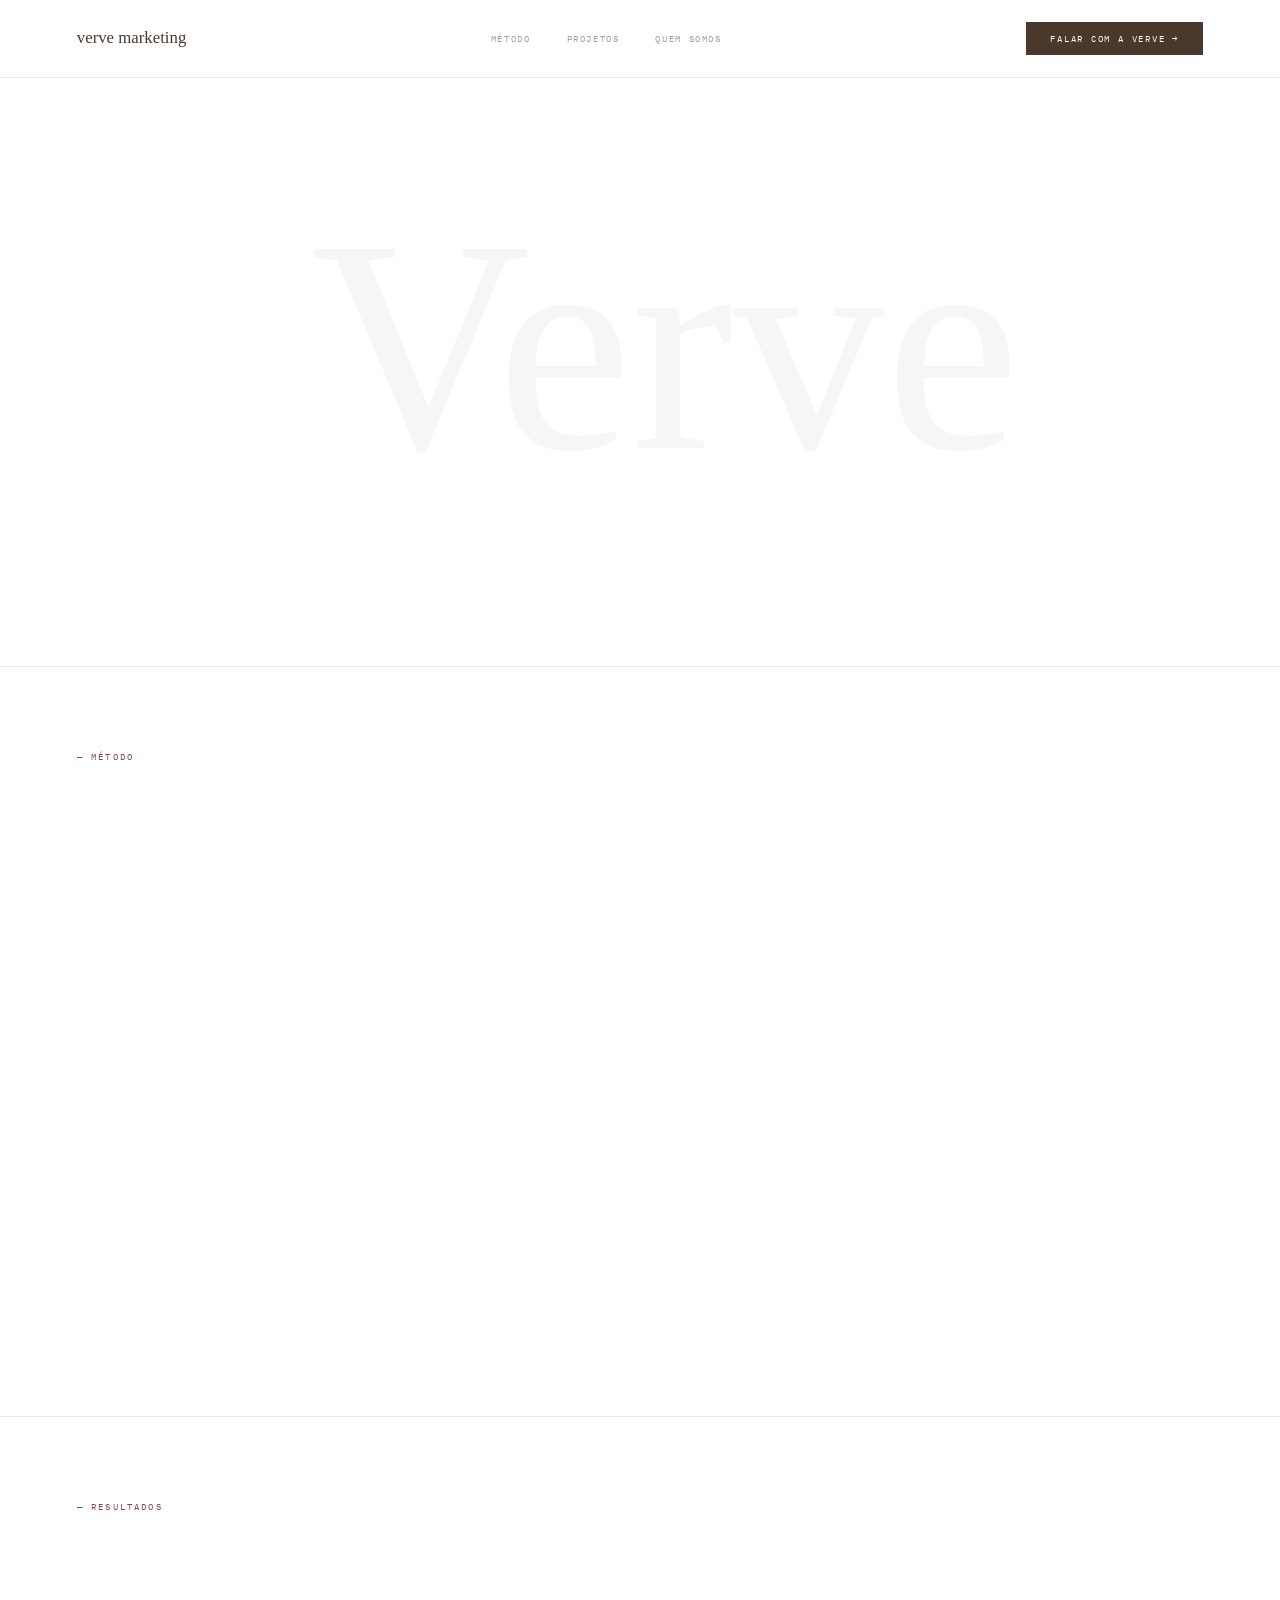
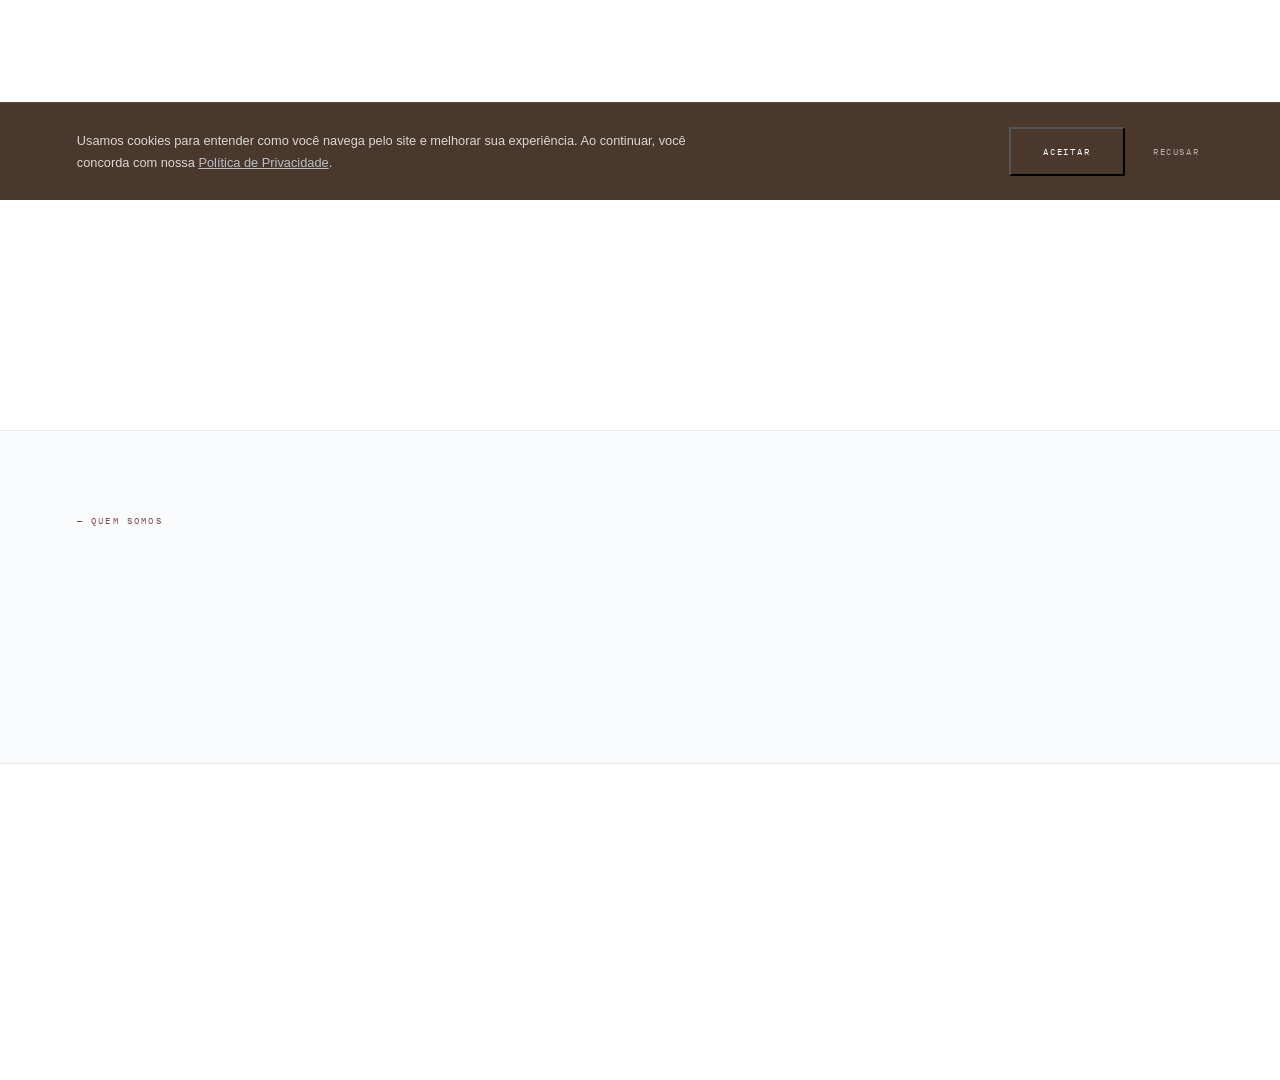
==== commit 50a3bdc3: "Refina identidade visual do Método, Projetos e hero da One Page Dá a cada solução (DMD/Verve Lab/ECO" ====
--- a/como-trabalhamos.html
+++ b/como-trabalhamos.html
@@ -7,7 +7,7 @@
 <link rel="canonical" href="index.html#metodo">
 <title>Verve Marketing</title>
 <link href="https://api.fontshare.com/v2/css?f[]=satoshi@300,400,500,700&display=swap" rel="stylesheet">
-<link href="style.css?v=5" rel="stylesheet">
+<link href="style.css?v=6" rel="stylesheet">
 </head>
 <body style="display:flex;align-items:center;justify-content:center;min-height:100vh;text-align:center;padding:2rem">
   <p style="font-family:'Satoshi',sans-serif;color:var(--marrom);opacity:0.7">Redirecionando para <a href="index.html#metodo" style="color:var(--marrom)">a página de Método</a>…</p>
--- a/style.css
+++ b/style.css
@@ -77,14 +77,13 @@
   padding:9rem 6vw 4.5rem;
   border-bottom:1px solid rgba(74,56,45,0.1);
 }
-.hero-marca-grafica {
-  position:absolute; top:-8rem; right:-8rem; width:26rem; height:26rem;
-  border:1px solid rgba(74,56,45,0.14); border-radius:50%; pointer-events:none;
-}
-.hero-marca-grafica::before {
-  content:''; position:absolute; inset:3rem; border:1px solid rgba(85,11,24,0.12); border-radius:50%;
-}
-.hero-conteudo { position:relative; max-width:720px; }
+.hero-wordmark {
+  position:absolute; top:52%; left:52%; transform:translate(-50%,-50%);
+  font-family:'Qasbyne','Georgia',serif; font-size:clamp(9rem,26vw,19rem);
+  color:rgba(74,56,45,0.045); white-space:nowrap; line-height:1;
+  z-index:0; pointer-events:none; user-select:none;
+}
+.hero-conteudo { position:relative; z-index:1; max-width:720px; }
 .hero-linha { width:2.5rem; height:2px; background:var(--vinho); margin-bottom:1.5rem; }
 .hero-headline {
   font-family:'Qasbyne','Georgia',serif;
@@ -97,6 +96,9 @@
   font-size:1rem; line-height:1.75;
   color:var(--marrom); opacity:0.65; max-width:460px; margin-bottom:2.25rem;
 }
+.hero-marcas { display:flex; gap:1.25rem; flex-wrap:wrap; margin-top:3rem; position:relative; z-index:1; }
+.hero-marcas span { font-family:'IBM Plex Mono',monospace; font-size:0.54rem; letter-spacing:0.16em; text-transform:uppercase; color:var(--marrom); opacity:0.4; }
+.hero-marcas span.sep { opacity:0.2; }
 .btn {
   display:inline-flex; align-items:center; gap:0.75rem;
   font-family:'IBM Plex Mono',monospace; font-size:0.58rem;
@@ -141,7 +143,7 @@
 .metodo-tab:hover { opacity:0.9; border-color:var(--marrom); }
 .metodo-tab.ativo { background:var(--marrom); color:var(--off); opacity:1; border-color:var(--marrom); }
 .metodo-painel { max-width:900px; margin-top:2.75rem; overflow:hidden; transition:height 0.35s ease; }
-.metodo-conteudo { transition:opacity 0.25s ease; }
+.metodo-conteudo { transition:opacity 0.3s ease, transform 0.3s ease; }
 .metodo-badge {
   font-family:'IBM Plex Mono',monospace; font-size:0.52rem;
   letter-spacing:0.16em; text-transform:uppercase;
@@ -171,26 +173,35 @@
   position:absolute; transform:translate(-50%,-50%);
   font-family:'IBM Plex Mono',monospace; font-size:0.62rem; letter-spacing:0.08em;
   color:var(--marrom); background:var(--off); border:1px solid rgba(74,56,45,0.3);
-  padding:0.45rem 0.75rem; white-space:nowrap;
-}
+  padding:0.45rem 0.75rem; white-space:nowrap; transition:border-color 0.2s ease, color 0.2s ease;
+}
+.dmd-no:not(.centro):hover { border-color:var(--vinho); color:var(--vinho); }
 .dmd-no.centro { font-family:'Qasbyne','Georgia',serif; font-size:1.3rem; border-color:var(--marrom); background:var(--marrom); color:var(--off); padding:0.6rem 1.1rem; }
 .dmd-mapa-mobile { display:none; }
 
-/* ── VERVE LAB · FLUXO ── */
-.lab-fluxo { display:flex; align-items:center; gap:0; margin-top:0.5rem; max-width:560px; flex-wrap:wrap; }
-.lab-no { display:flex; flex-direction:column; align-items:center; gap:0.6rem; text-align:center; flex:1; min-width:100px; }
-.lab-no-marca { width:2.75rem; height:2.75rem; border:1px solid var(--marrom); display:flex; align-items:center; justify-content:center; font-family:'Qasbyne','Georgia',serif; font-size:1.1rem; color:var(--marrom); }
-.lab-no-nome { font-family:'IBM Plex Mono',monospace; font-size:0.56rem; letter-spacing:0.12em; text-transform:uppercase; color:var(--marrom); opacity:0.7; }
-.lab-linha { flex:0 0 2.5rem; height:1px; background:rgba(74,56,45,0.3); margin-top:-1.6rem; }
+/* ── VERVE LAB · PALCO + BLOCOS MODULARES ── */
+.lab-palco { background:rgba(209,226,236,0.3); padding:2rem; margin-top:0.5rem; }
+.lab-modulos { display:grid; grid-template-columns:repeat(4,1fr); gap:0.85rem; }
+.lab-modulo { background:var(--off); border:1px solid rgba(74,56,45,0.2); padding:1rem 0.9rem; transition:border-color 0.2s ease, transform 0.2s ease; }
+.lab-modulo:nth-child(2n) { margin-top:1.1rem; }
+.lab-modulo:hover { border-color:var(--marrom); transform:translateY(-3px); }
+.lab-modulo-n { font-family:'IBM Plex Mono',monospace; font-size:0.48rem; color:var(--marrom); opacity:0.4; display:block; margin-bottom:0.6rem; }
+.lab-modulo-nome { font-family:'Qasbyne','Georgia',serif; font-size:0.98rem; color:var(--marrom); display:block; line-height:1.2; }
 .lab-planos { display:flex; flex-wrap:wrap; gap:1.5rem; margin-top:1.75rem; }
 .lab-plano-nome { font-family:'Qasbyne','Georgia',serif; font-size:1rem; color:var(--marrom); }
-.lab-plano-texto { font-size:0.78rem; color:var(--marrom); opacity:0.6; margin-top:0.2rem; max-width:220px; }
+.lab-plano-texto { font-size:0.78rem; color:var(--marrom); opacity:0.65; margin-top:0.2rem; max-width:220px; }
+
+@media (prefers-reduced-motion: reduce) {
+  .lab-modulo { transition:none; }
+  .lab-modulo:hover { transform:none; }
+}
 
 /* ── ECOA · PALCO DE CONTRASTE + DIAGRAMA CIRCULAR ── */
 .ecoa-palco { background:var(--marrom); padding:2.5rem; margin-top:0.5rem; }
 .ecoa-diagrama { display:grid; grid-template-columns:auto 1fr; gap:3rem; align-items:center; }
-.ecoa-circulo { position:relative; width:220px; height:220px; flex-shrink:0; }
-.ecoa-circulo svg { width:100%; height:100%; display:block; }
+.ecoa-circulo { position:relative; width:240px; height:240px; flex-shrink:0; }
+.ecoa-circulo svg { width:100%; height:100%; display:block; overflow:visible; }
+.ecoa-arco { transition:d 0.3s ease; }
 .ecoa-no {
   position:absolute; transform:translate(-50%,-50%);
   width:2.75rem; height:2.75rem; border-radius:50%;
@@ -224,30 +235,30 @@
 }
 .projetos-track::-webkit-scrollbar { display:none; }
 .projeto-card {
-  flex:0 0 min(340px,80vw); scroll-snap-align:start;
+  flex:0 0 min(320px,78vw); scroll-snap-align:start;
   border:1px solid rgba(74,56,45,0.18);
 }
-.projeto-card-img { aspect-ratio:4/3; background:rgba(74,56,45,0.04); overflow:hidden; position:relative; }
+.projeto-card-img { aspect-ratio:16/10; background:rgba(74,56,45,0.04); overflow:hidden; position:relative; }
 .projeto-card-img img { width:100%; height:100%; object-fit:cover; display:block; }
-.projeto-card-corpo { padding:1.1rem 1.25rem 1.25rem; }
-.caso-tag { font-family:'IBM Plex Mono',monospace; font-size:0.5rem; letter-spacing:0.14em; text-transform:uppercase; background:var(--azul); color:var(--marrom); padding:0.35rem 0.6rem; display:inline-block; margin-bottom:0.75rem; }
-.caso-nome { font-family:'Qasbyne','Georgia',serif; font-size:1.2rem; color:var(--marrom); letter-spacing:-0.01em; margin-bottom:0.5rem; }
-.caso-texto { font-size:0.8rem; line-height:1.6; color:var(--marrom); opacity:0.62; margin-bottom:0.85rem; }
-.caso-resultado { display:flex; align-items:baseline; gap:0.5rem; border-top:0.5px solid rgba(74,56,45,0.14); padding-top:0.85rem; }
-.caso-resultado-valor { font-family:'Qasbyne','Georgia',serif; font-size:1.7rem; color:var(--vinho); line-height:1; }
-.caso-resultado-label { font-family:'IBM Plex Mono',monospace; font-size:0.44rem; letter-spacing:0.08em; text-transform:uppercase; color:var(--marrom); opacity:0.55; }
+.projeto-card-corpo { padding:1rem 1.15rem 1.15rem; }
+.caso-tag { font-family:'IBM Plex Mono',monospace; font-size:0.5rem; letter-spacing:0.14em; text-transform:uppercase; background:var(--azul); color:var(--marrom); padding:0.35rem 0.6rem; display:inline-block; margin-bottom:0.65rem; }
+.caso-nome { font-family:'Qasbyne','Georgia',serif; font-size:1.1rem; color:var(--marrom); letter-spacing:-0.01em; margin-bottom:0.65rem; }
+.caso-texto { font-size:0.8rem; line-height:1.6; color:var(--marrom); opacity:0.65; }
+.caso-resultado { display:flex; align-items:baseline; gap:0.5rem; }
+.caso-resultado-valor { font-family:'Qasbyne','Georgia',serif; font-size:1.6rem; color:var(--vinho); line-height:1; }
+.caso-resultado-label { font-family:'IBM Plex Mono',monospace; font-size:0.42rem; letter-spacing:0.06em; text-transform:uppercase; color:var(--marrom); opacity:0.55; }
 .caso-mais-btn {
-  background:none; border:none; cursor:pointer; padding:0; margin-top:0.75rem;
-  font-family:'IBM Plex Mono',monospace; font-size:0.48rem; letter-spacing:0.14em; text-transform:uppercase;
-  color:var(--marrom); opacity:0.5; transition:opacity 0.2s;
+  background:none; border:none; cursor:pointer; padding:0; margin-top:0.65rem;
+  font-family:'IBM Plex Mono',monospace; font-size:0.46rem; letter-spacing:0.14em; text-transform:uppercase;
+  color:var(--marrom); opacity:0.45; transition:opacity 0.2s;
 }
 .caso-mais-btn:hover { opacity:0.85; }
-.caso-extra { max-height:0; overflow:hidden; transition:max-height 0.3s ease; }
-.projeto-card.aberto .caso-extra { max-height:160px; margin-top:0.75rem; }
-.caso-extra-item { display:flex; align-items:baseline; gap:0.5rem; }
-.caso-extra-valor { font-family:'Qasbyne','Georgia',serif; font-size:1.2rem; color:var(--marrom); }
-.caso-extra-label { font-family:'IBM Plex Mono',monospace; font-size:0.44rem; letter-spacing:0.08em; text-transform:uppercase; color:var(--marrom); opacity:0.55; }
-.caso-extra-quote { font-family:'Qasbyne','Georgia',serif; font-style:italic; font-size:1.1rem; color:var(--vinho); }
+.caso-extra { max-height:0; overflow:hidden; transition:max-height 0.3s ease; border-top:0.5px solid rgba(74,56,45,0.14); }
+.projeto-card.aberto .caso-extra { max-height:220px; margin-top:0.65rem; padding-top:0.65rem; }
+.caso-extra-item { display:flex; align-items:baseline; gap:0.5rem; margin-top:0.5rem; }
+.caso-extra-valor { font-family:'Qasbyne','Georgia',serif; font-size:1.1rem; color:var(--marrom); }
+.caso-extra-label { font-family:'IBM Plex Mono',monospace; font-size:0.42rem; letter-spacing:0.06em; text-transform:uppercase; color:var(--marrom); opacity:0.55; }
+.caso-extra-quote { font-family:'Qasbyne','Georgia',serif; font-style:italic; font-size:1rem; color:var(--vinho); margin-bottom:0.65rem; }
 
 .projetos-controles { display:flex; align-items:center; justify-content:flex-end; gap:1.25rem; margin-top:1.5rem; }
 .projetos-dots { display:flex; gap:0.4rem; margin-right:auto; }
@@ -266,14 +277,14 @@
   .projetos-controles { display:none; }
 }
 
-/* ── QUEM SOMOS (Bruna / Thalles) — faixa horizontal compacta ── */
-.sobre { padding:4rem 6vw; border-bottom:1px solid rgba(74,56,45,0.1); }
+/* ── QUEM SOMOS (Bruna / Thalles) — faixa horizontal compacta, apoio em azul ── */
+.sobre { padding:4rem 6vw; border-bottom:1px solid rgba(74,56,45,0.1); background:rgba(209,226,236,0.14); }
 .fundadores-linha { display:flex; gap:3rem; flex-wrap:wrap; }
-.fundador-mini { display:flex; gap:1.1rem; align-items:flex-start; flex:1; min-width:260px; }
-.fundador-mini-foto { width:84px; height:84px; border-radius:50%; object-fit:cover; flex-shrink:0; border:1px solid rgba(74,56,45,0.2); }
-.fundador-mini-nome { font-family:'Qasbyne','Georgia',serif; font-size:1.15rem; color:var(--marrom); }
-.fundador-mini-tag { font-family:'IBM Plex Mono',monospace; font-size:0.46rem; letter-spacing:0.1em; text-transform:uppercase; color:var(--vinho); opacity:0.85; display:block; margin:0.2rem 0 0.5rem; }
-.fundador-mini-texto { font-size:0.82rem; line-height:1.65; color:var(--marrom); opacity:0.65; max-width:320px; }
+.fundador-mini { display:flex; gap:1rem; align-items:flex-start; flex:1; min-width:260px; }
+.fundador-mini-foto { width:68px; height:68px; border-radius:50%; object-fit:cover; flex-shrink:0; border:1px solid rgba(74,56,45,0.25); }
+.fundador-mini-nome { font-family:'Qasbyne','Georgia',serif; font-size:1.1rem; color:var(--marrom); }
+.fundador-mini-tag { font-family:'IBM Plex Mono',monospace; font-size:0.44rem; letter-spacing:0.1em; text-transform:uppercase; color:var(--vinho); opacity:0.85; display:block; margin:0.2rem 0 0.5rem; }
+.fundador-mini-texto { font-size:0.8rem; line-height:1.6; color:var(--marrom); opacity:0.68; max-width:300px; }
 
 /* ── FORMULÁRIO (Contato) ── */
 .modulo { padding:4rem 6vw; border-bottom:1px solid rgba(74,56,45,0.1); }
@@ -394,12 +405,12 @@
   body { padding-bottom:4.25rem; }
   .nav-links { display:none; }
   nav .nav-cta { display:none; }
-  .hero-marca-grafica { width:18rem; height:18rem; top:-6rem; right:-7rem; }
   .ecoa-diagrama { grid-template-columns:1fr; gap:1.75rem; justify-items:center; text-align:center; }
   .ecoa-painel-texto { max-width:380px; margin:0 auto; }
   .ecoa-palco { padding:2rem 1.5rem; }
+  .ecoa-circulo { width:220px; height:220px; }
   .dmd-mapa { height:260px; }
-  .lab-fluxo { justify-content:center; }
+  .lab-palco { padding:1.5rem; }
   .fundadores-linha { gap:2rem; }
 }
 @media(max-width:600px){
@@ -407,7 +418,10 @@
   .cookie-bar { flex-direction:column; align-items:flex-start; }
   .ecoa-circulo { width:190px; height:190px; }
   .fundador-mini { flex-direction:column; align-items:flex-start; }
-  .fundador-mini-foto { width:64px; height:64px; }
+  .fundador-mini-foto { width:56px; height:56px; }
+  .lab-modulos { grid-template-columns:repeat(2,1fr); }
+  .lab-modulo:nth-child(2n) { margin-top:0; }
+  .lab-modulo:nth-child(n+3) { margin-top:0.85rem; }
 }
 /* Em telas estreitas, os rótulos do mapa do DMD colidem entre si — troca
    pelo mesmo padrão de chips já usado em outras soluções, sem perder a
